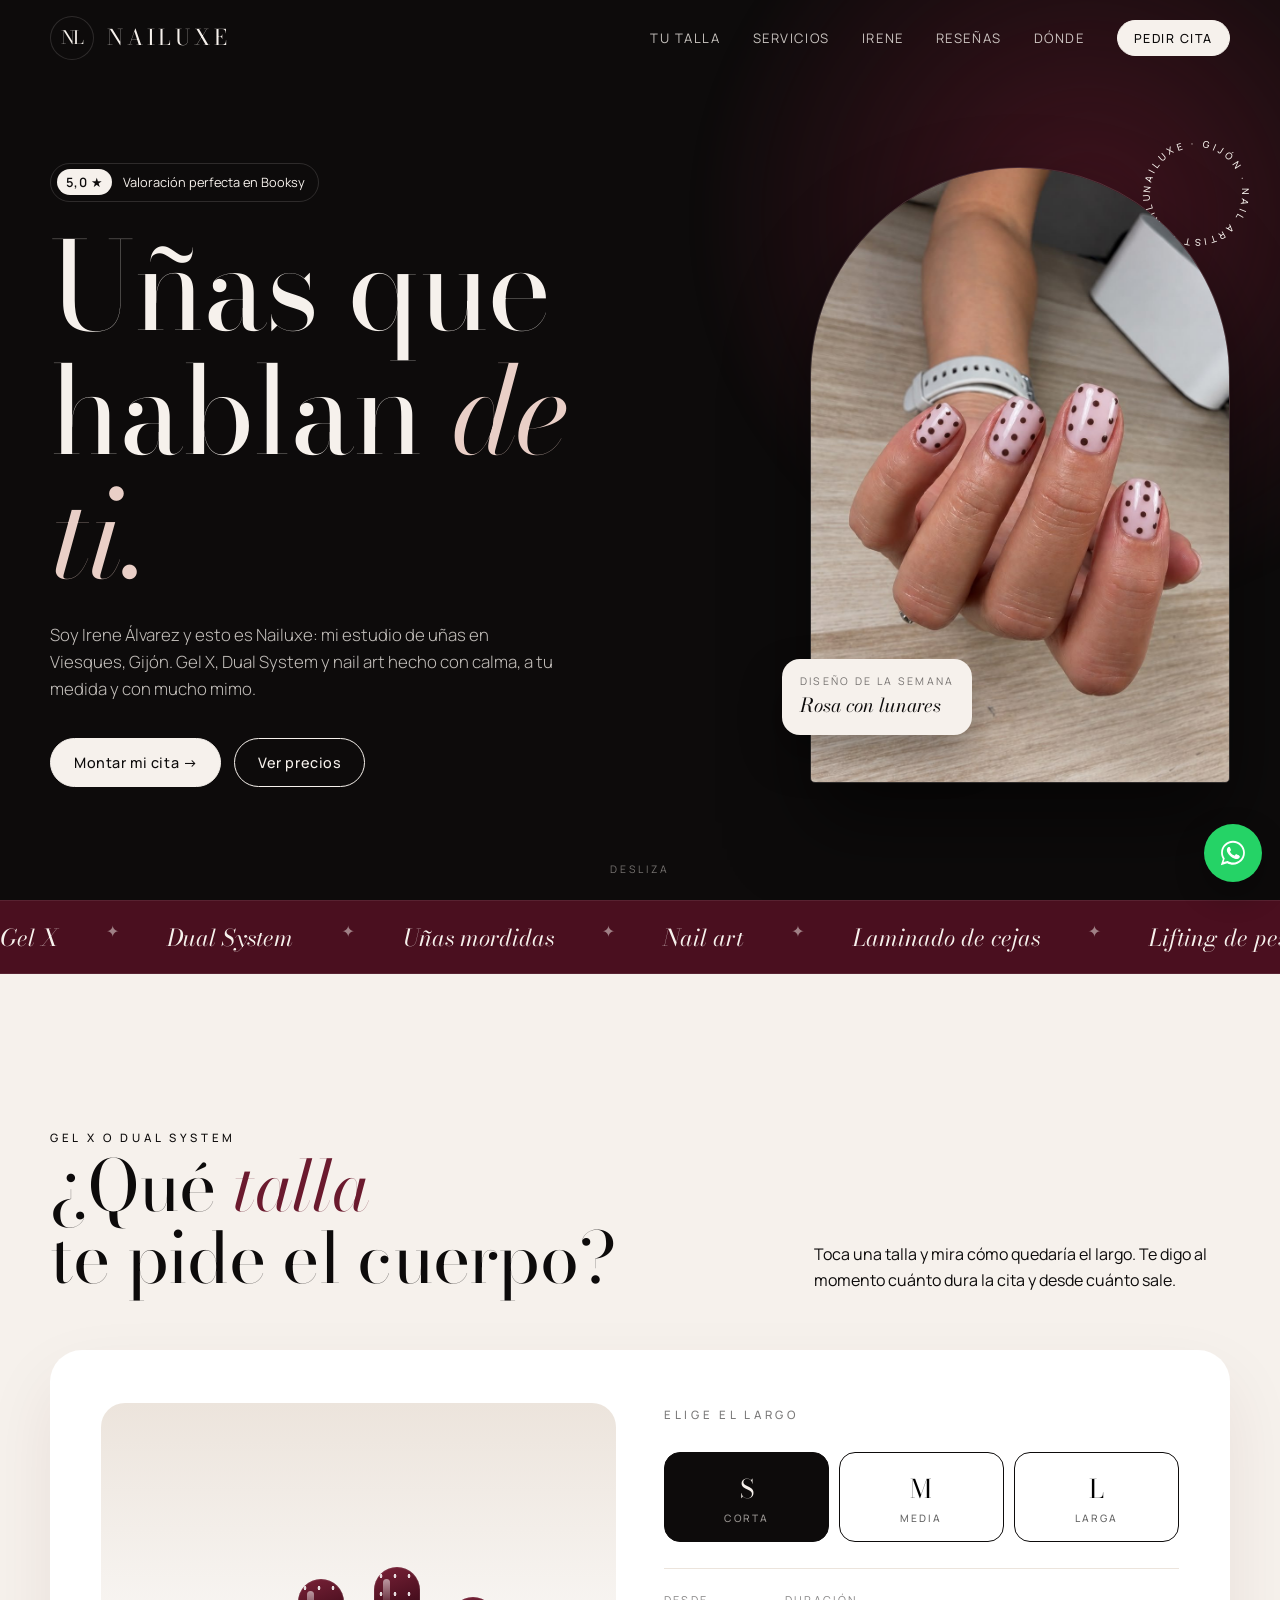
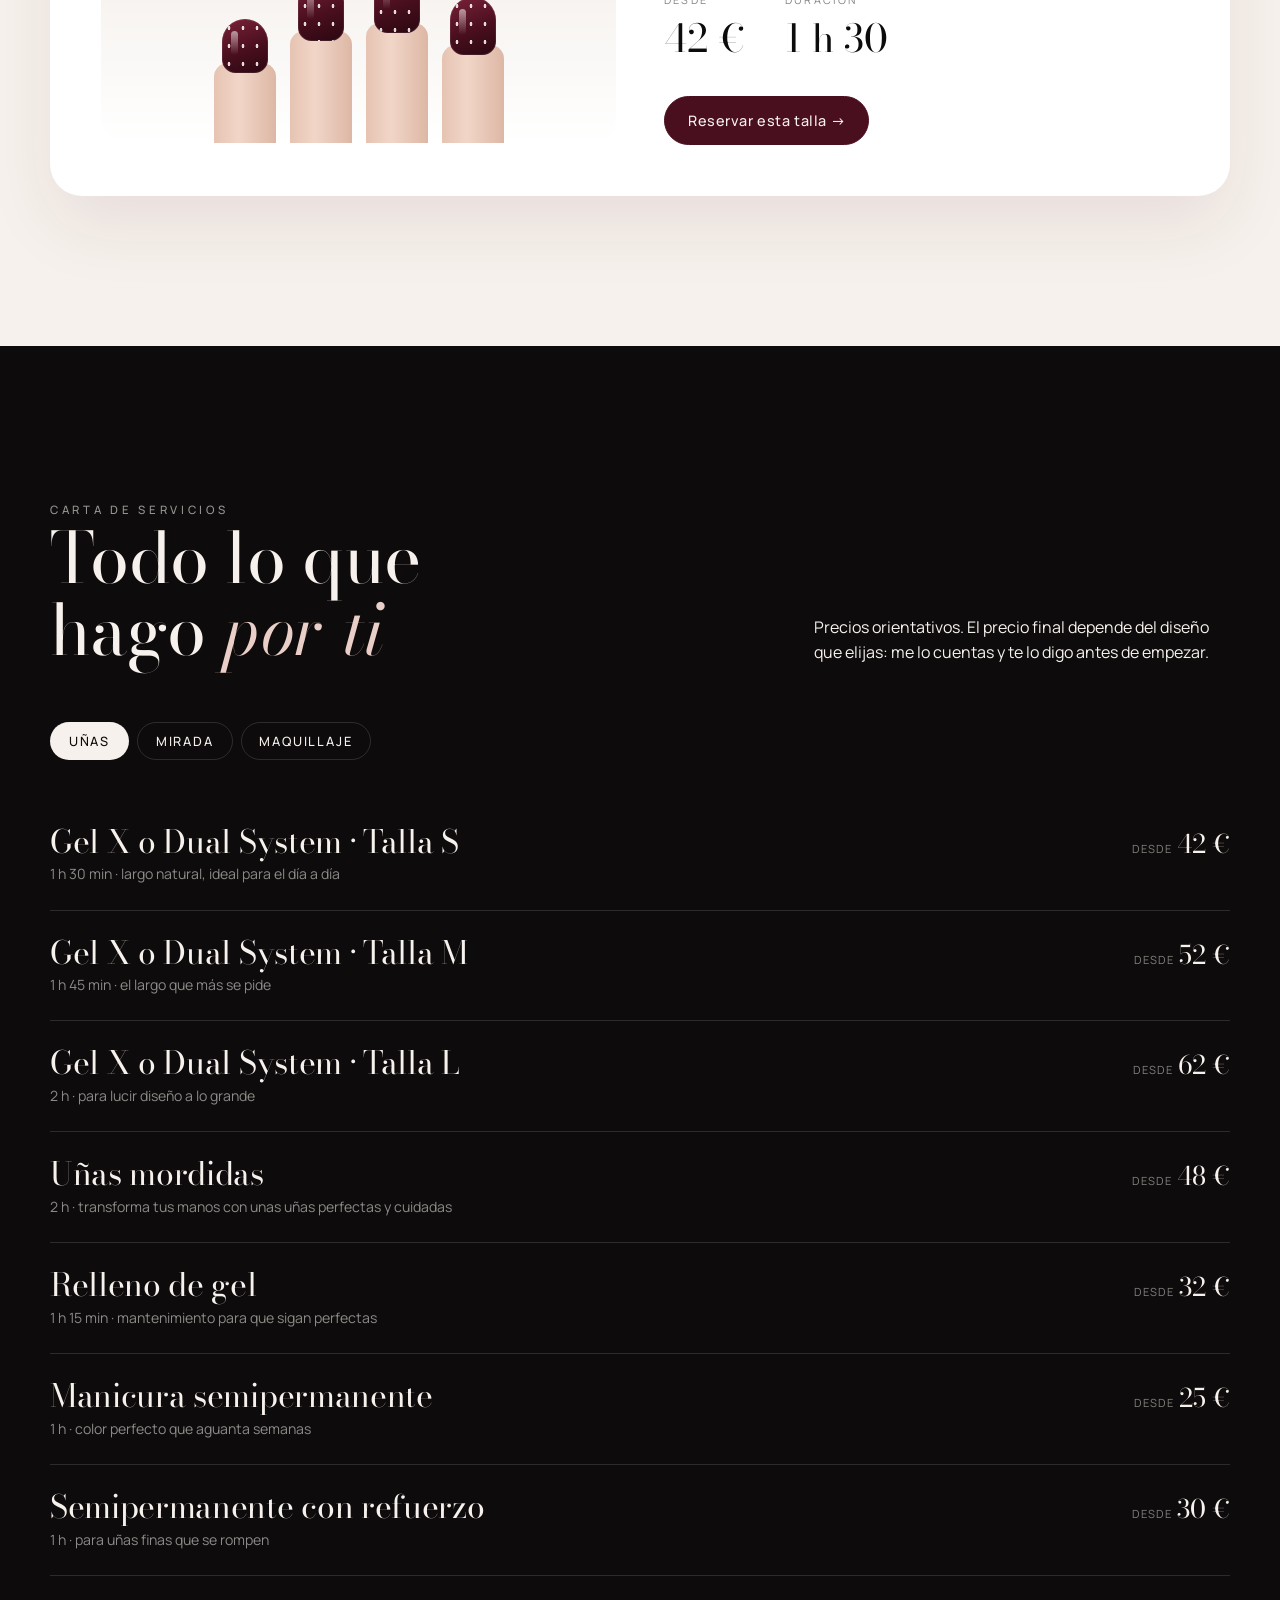
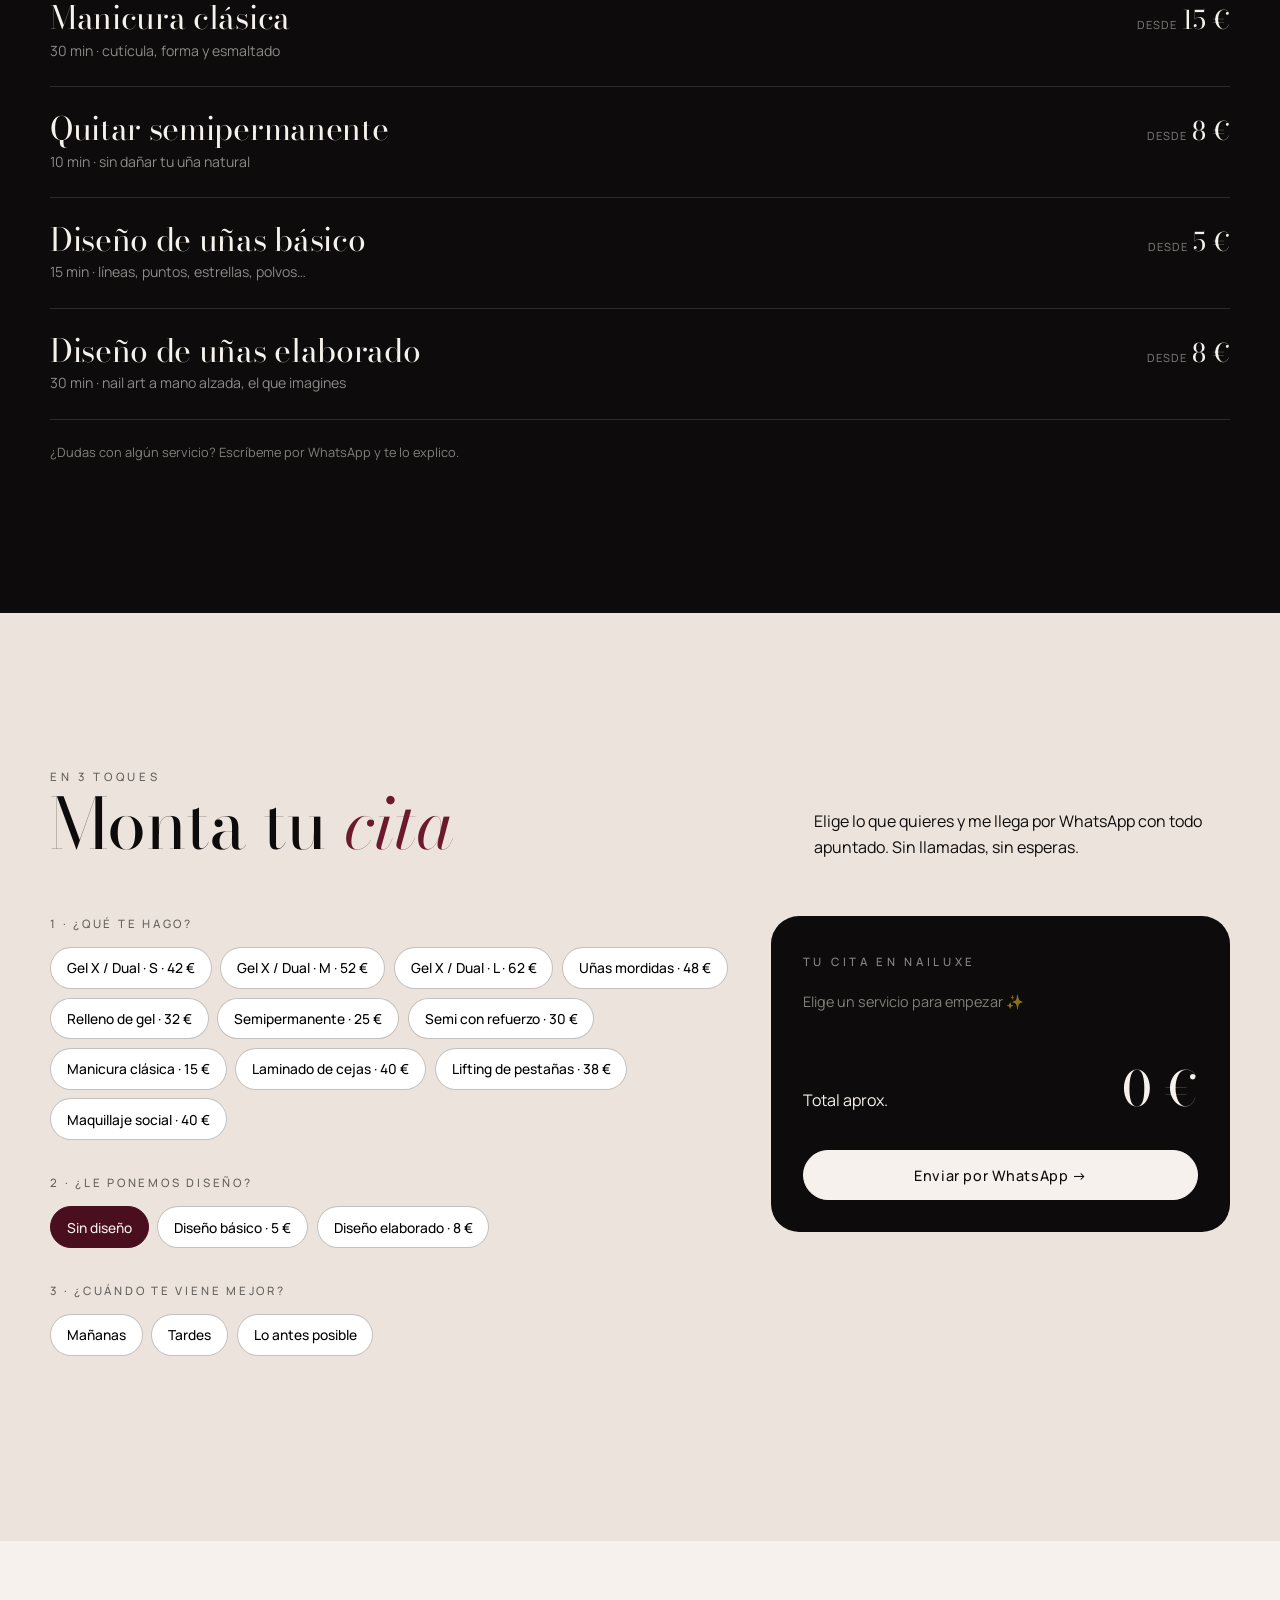
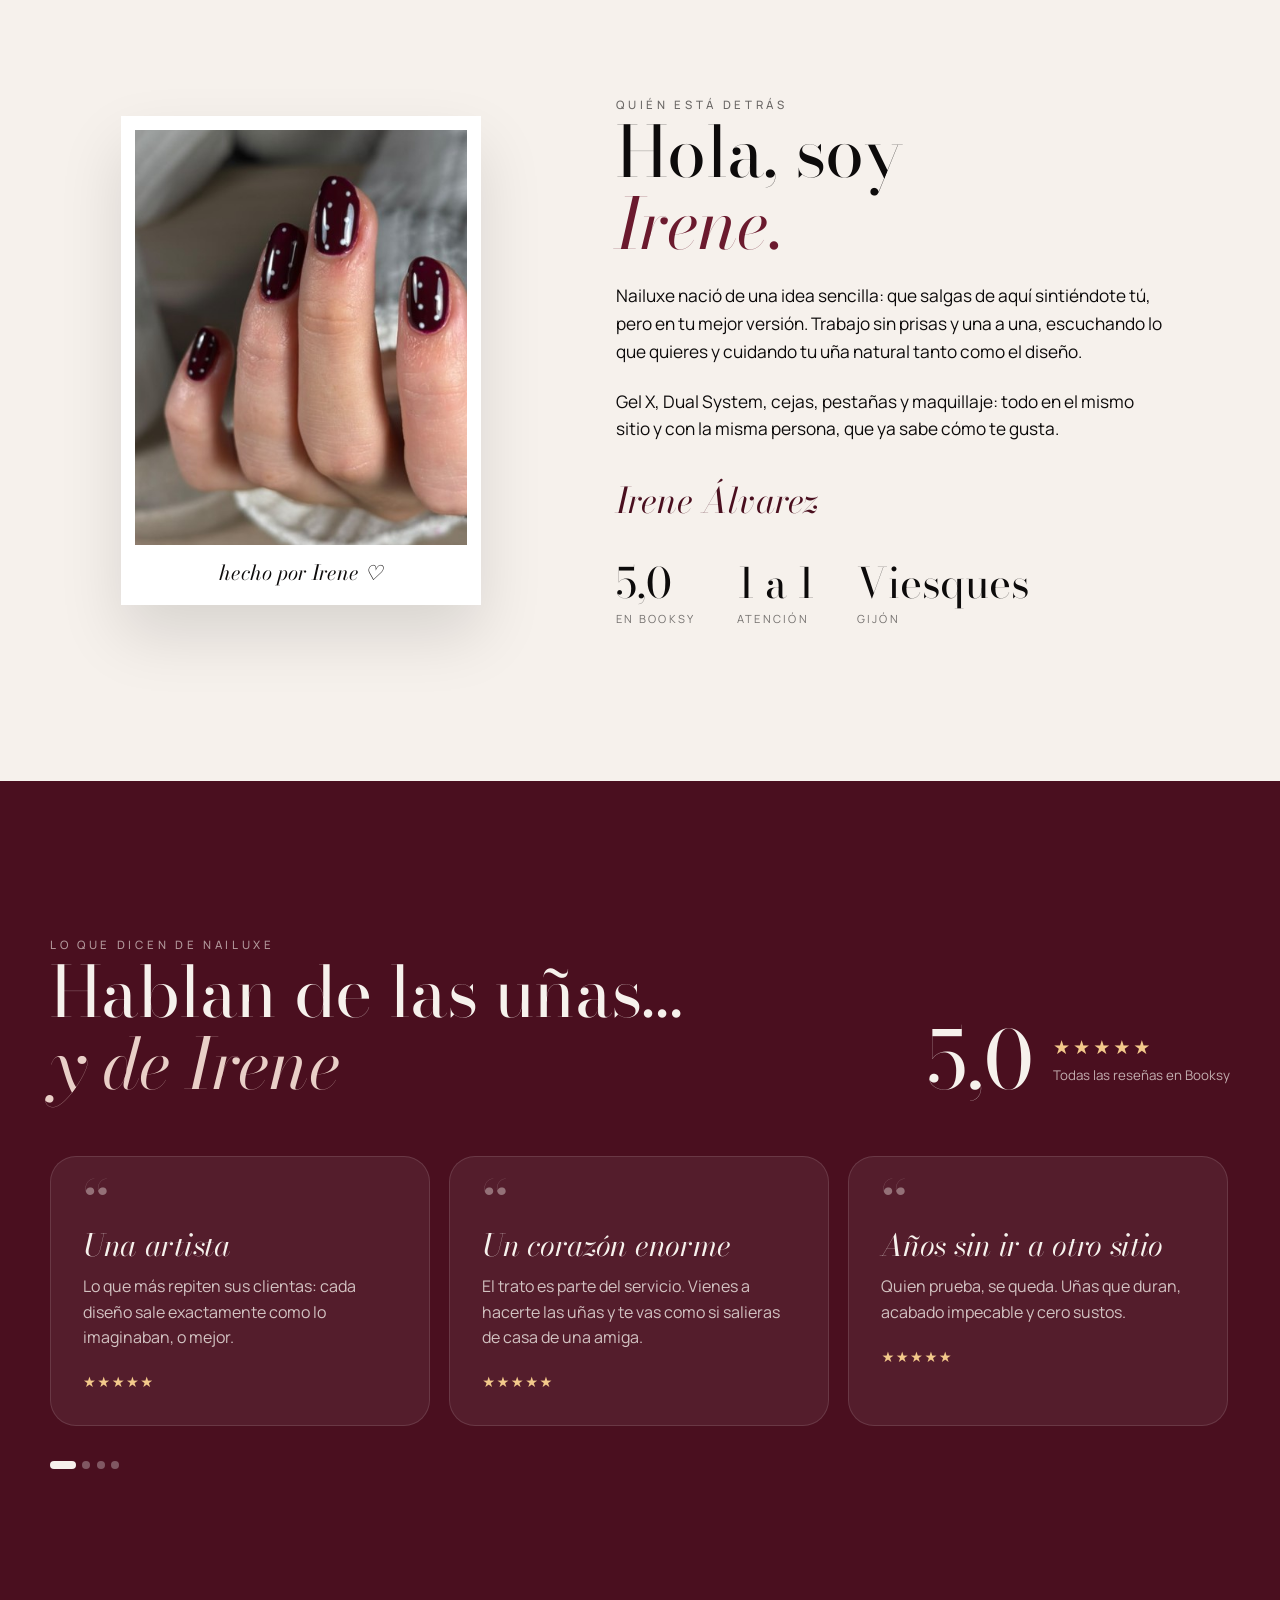
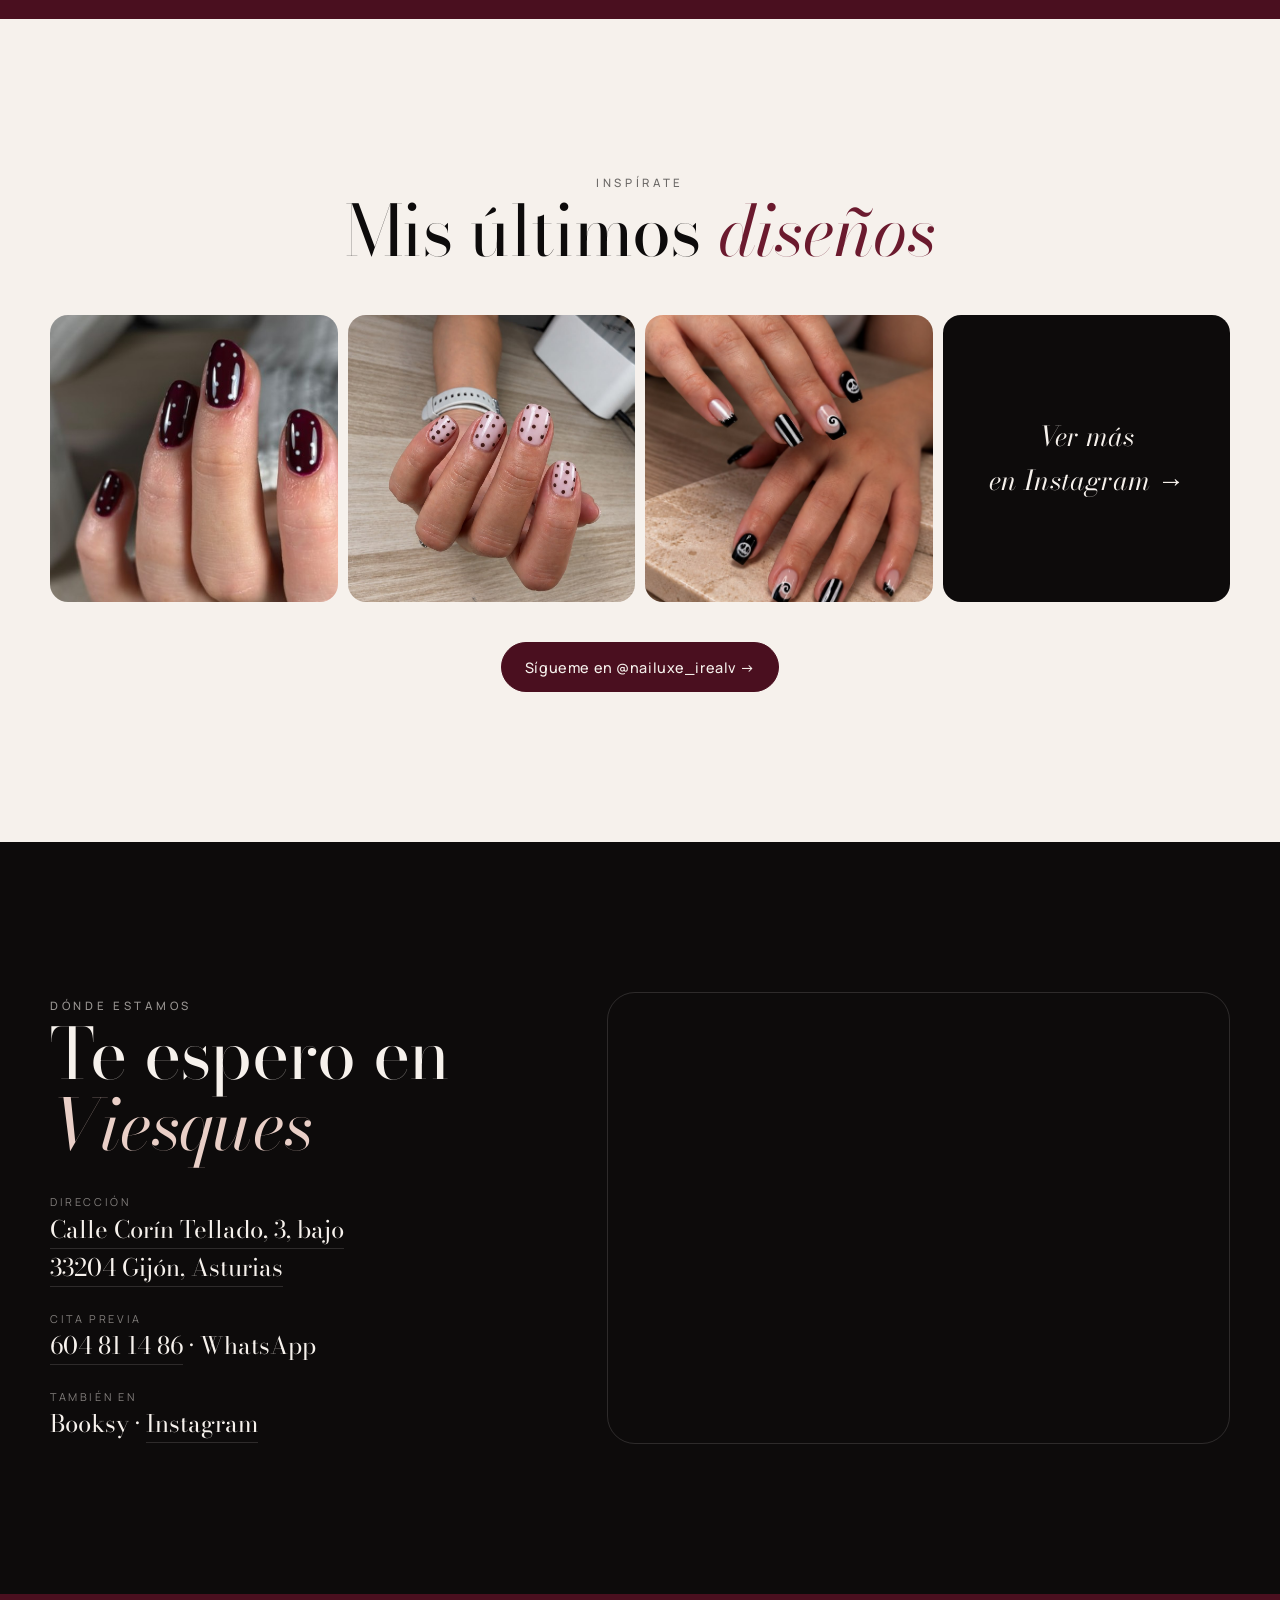
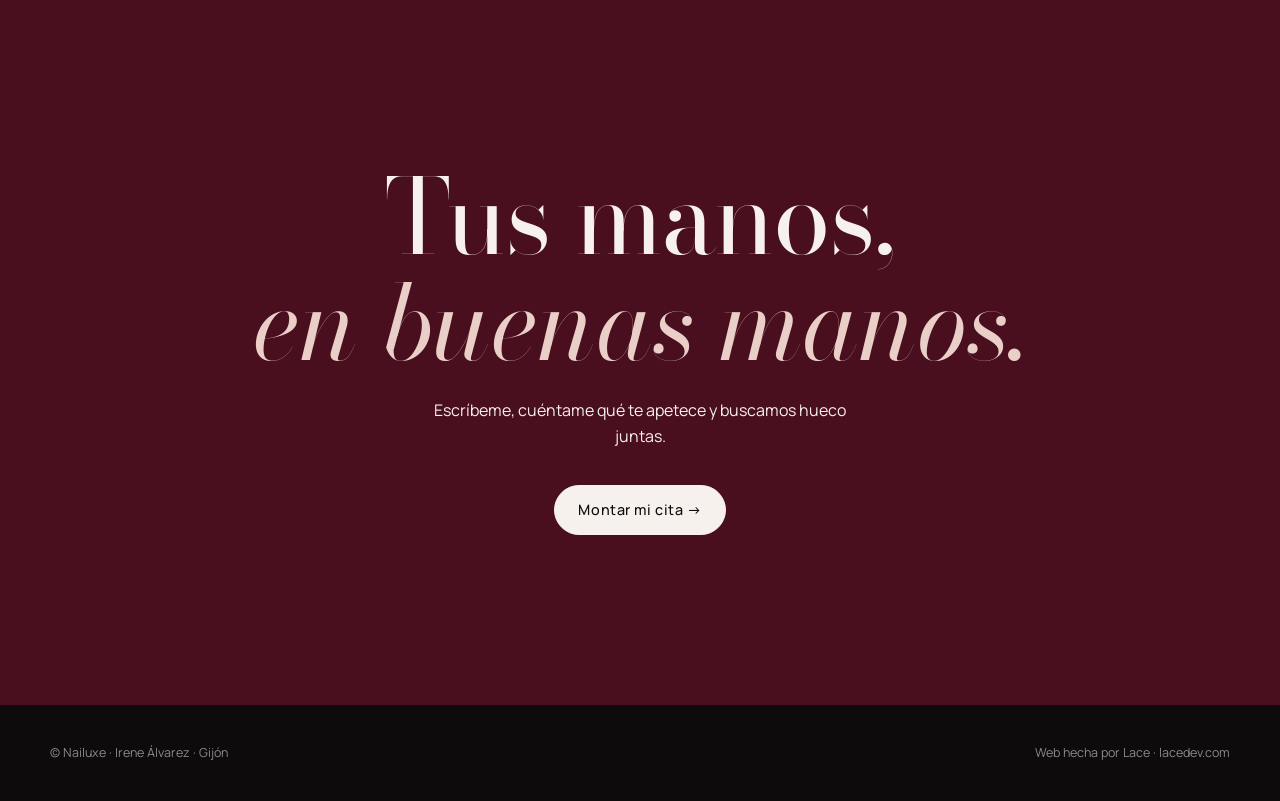
==== index.html @ f9052704 "Web de Nailuxe (demo) Co-Authored-By: Claude Opus 5.5 <noreply@anthropic.com> Claude-Session: https:" ====
<!DOCTYPE html>
<html lang="es">
<head>
<meta charset="utf-8">
<meta name="viewport" content="width=device-width, initial-scale=1, viewport-fit=cover">
<title>Nailuxe · Uñas Gel X, Dual System y nail art en Viesques, Gijón</title>
<meta name="description" content="Nailuxe, el estudio de uñas de Irene Álvarez en Viesques (Gijón). Gel X, Dual System, uñas mordidas, laminado de cejas, lifting de pestañas y maquillaje de novia. 5,0 en Booksy.">
<meta name="theme-color" content="#0d0b0b">
<link rel="icon" href="favicon.ico" sizes="any">
<link rel="icon" href="favicon.svg" type="image/svg+xml">
<link rel="icon" href="favicon-192.png" sizes="192x192" type="image/png">
<link rel="apple-touch-icon" href="apple-touch-icon.png">
<meta property="og:title" content="Nailuxe · Irene Álvarez, nail artist en Gijón">
<meta property="og:description" content="Uñas que hablan de ti. Gel X, Dual System y nail art en Viesques.">
<meta property="og:image" content="img/lunares.jpg">
<link rel="preconnect" href="https://fonts.googleapis.com">
<link rel="preconnect" href="https://fonts.gstatic.com" crossorigin>
<link href="https://fonts.googleapis.com/css2?family=Bodoni+Moda:ital,opsz,wght@0,6..96,400;0,6..96,500;1,6..96,400&family=Manrope:wght@300;400;500;600&display=swap" rel="stylesheet">
<style>
:root{
  --ink:#0d0b0b; --ink2:#171314; --paper:#f6f1ec; --paper2:#ece4dc;
  --wine:#4a0f1f; --wine2:#6b1a2e; --rose:#e9cfc7; --line:rgba(246,241,236,.14);
  --serif:"Bodoni Moda", Didot, "Times New Roman", serif;
  --sans:"Manrope", system-ui, -apple-system, sans-serif;
}
*{box-sizing:border-box;margin:0;padding:0}
html{scroll-behavior:smooth;-webkit-text-size-adjust:100%}
body{font-family:var(--sans);background:var(--paper);color:var(--ink);line-height:1.6;overflow-x:hidden}
img{max-width:100%;display:block}
a{color:inherit}
.wrap{width:min(1180px,100% - 40px);margin-inline:auto}
.eyebrow{font-size:.72rem;letter-spacing:.32em;text-transform:uppercase;font-weight:500}
h1,h2,h3{font-family:var(--serif);font-weight:400;line-height:1.02;letter-spacing:-.01em}
h2{font-size:clamp(2.3rem,6vw,4.4rem)}
h2 em,h1 em{font-style:italic;color:var(--wine2)}
.btn{display:inline-flex;align-items:center;gap:.6em;padding:1em 1.6em;border-radius:999px;font:500 .9rem var(--sans);letter-spacing:.04em;text-decoration:none;border:1px solid currentColor;cursor:pointer;transition:.3s}
.btn-solid{background:var(--paper);color:var(--ink);border-color:var(--paper)}
.btn-solid:hover{background:var(--rose);border-color:var(--rose)}
.btn-ghost{color:var(--paper);background:transparent}
.btn-ghost:hover{background:var(--paper);color:var(--ink)}
.btn-wine{background:var(--wine);color:var(--paper);border-color:var(--wine)}
.btn-wine:hover{background:var(--wine2);border-color:var(--wine2)}

/* Monograma */
.mono{font-family:var(--serif);font-weight:400;letter-spacing:-.06em;display:inline-flex;align-items:center;justify-content:center;width:44px;height:44px;border-radius:50%;background:var(--ink);color:var(--paper);border:1px solid var(--line);font-size:1.15rem}

/* Header */
header{position:fixed;inset:0 0 auto;z-index:50;transition:.4s;color:var(--paper)}
header.solid{background:rgba(13,11,11,.86);backdrop-filter:blur(14px);-webkit-backdrop-filter:blur(14px)}
.nav{display:flex;align-items:center;justify-content:space-between;height:76px}
.brand{display:flex;align-items:center;gap:.8rem;text-decoration:none}
.brand b{font-family:var(--serif);font-weight:400;font-size:1.35rem;letter-spacing:.18em}
.links{display:flex;gap:2rem;align-items:center}
.links a{text-decoration:none;font-size:.82rem;letter-spacing:.12em;text-transform:uppercase;opacity:.8}
.links a:hover{opacity:1}
.links .btn{opacity:1;padding:.7em 1.3em;font-size:.78rem}
.menu-btn{display:none;background:none;border:1px solid var(--line);color:var(--paper);border-radius:999px;padding:.55em 1.1em;font:500 .78rem var(--sans);letter-spacing:.14em;text-transform:uppercase;cursor:pointer}
.drop{position:fixed;top:76px;right:14px;left:14px;background:var(--ink);border:1px solid var(--line);border-radius:22px;padding:.6rem;display:grid;gap:2px;transform:translateY(-10px);opacity:0;pointer-events:none;transition:.3s;z-index:49}
.drop.open{transform:none;opacity:1;pointer-events:auto}
.drop a{color:var(--paper);text-decoration:none;padding:1rem 1.1rem;border-radius:14px;font-family:var(--serif);font-size:1.4rem;display:flex;justify-content:space-between}
.drop a span{font:400 .7rem var(--sans);letter-spacing:.2em;opacity:.45;align-self:center}
.drop a:active,.drop a:hover{background:var(--ink2)}
@media(max-width:860px){.links{display:none}.menu-btn{display:block}}

/* Hero */
.hero{background:var(--ink);color:var(--paper);min-height:100svh;position:relative;overflow:hidden;display:flex;align-items:center;padding:120px 0 70px}
.hero:before{content:"";position:absolute;width:70vmax;height:70vmax;border-radius:50%;background:radial-gradient(circle,rgba(107,26,46,.55),transparent 62%);right:-20vmax;top:-18vmax;filter:blur(10px);animation:glow 9s ease-in-out infinite alternate}
@keyframes glow{to{transform:translate(-6vmax,8vmax) scale(1.1)}}
.hero-grid{display:grid;grid-template-columns:1.15fr .85fr;gap:4rem;align-items:center;position:relative}
.hero h1{font-size:clamp(3.4rem,9.5vw,8rem);margin:1.4rem 0 1.6rem}
.hero h1 em{color:var(--rose)}
.hero p.lead{max-width:30em;opacity:.78;font-size:1.05rem;font-weight:300}
.hero .ctas{display:flex;flex-wrap:wrap;gap:.8rem;margin-top:2.2rem}
.badge{display:inline-flex;align-items:center;gap:.7rem;border:1px solid var(--line);border-radius:999px;padding:.45em 1em .45em .5em;font-size:.8rem}
.badge .stars{background:var(--paper);color:var(--ink);border-radius:999px;padding:.2em .7em;font-weight:600;letter-spacing:.05em}
.arch{position:relative;justify-self:end;width:min(420px,100%)}
.arch .frame{border-radius:999px 999px 24px 24px;overflow:hidden;aspect-ratio:3/4.4;border:1px solid var(--line);box-shadow:0 40px 80px rgba(0,0,0,.5)}
.arch img{width:100%;height:100%;object-fit:cover;transform:scale(1.04);transition:transform 1.2s}
.arch:hover img{transform:scale(1.1)}
.arch .tag{position:absolute;left:-28px;bottom:48px;background:var(--paper);color:var(--ink);border-radius:18px;padding:.9rem 1.1rem;box-shadow:0 20px 40px rgba(0,0,0,.35);max-width:210px}
.arch .tag small{display:block;font-size:.66rem;letter-spacing:.22em;text-transform:uppercase;opacity:.55}
.arch .tag strong{font-family:var(--serif);font-weight:400;font-size:1.2rem;font-style:italic}
.ring{position:absolute;top:-34px;right:-26px;width:120px;height:120px;animation:spin 22s linear infinite}
.ring text{font:500 9.5px var(--sans);letter-spacing:3.4px;fill:var(--paper);text-transform:uppercase}
@keyframes spin{to{transform:rotate(360deg)}}
.scroll-hint{position:absolute;bottom:22px;left:50%;transform:translateX(-50%);font-size:.65rem;letter-spacing:.3em;text-transform:uppercase;opacity:.45}
@media(max-width:860px){
  .hero{padding-top:110px}
  .hero-grid{grid-template-columns:1fr;gap:3rem}
  .arch{justify-self:center;width:78%}
  .arch .tag{left:-14%}
  .ring{width:92px;height:92px;right:-8%}
}

/* Marquee */
.marquee{background:var(--wine);color:var(--paper);overflow:hidden;border-block:1px solid rgba(255,255,255,.08)}
.marquee .track{display:flex;gap:3rem;white-space:nowrap;padding:1.1rem 0;animation:mq 32s linear infinite;width:max-content}
.marquee span{font-family:var(--serif);font-style:italic;font-size:1.45rem}
.marquee i{font-style:normal;opacity:.5}
@keyframes mq{to{transform:translateX(-50%)}}

section{padding:clamp(80px,12vw,150px) 0}
.head{display:flex;justify-content:space-between;align-items:end;gap:2rem;margin-bottom:3.5rem;flex-wrap:wrap}
.head p{max-width:26em;opacity:.7}

/* Talla */
.talla{background:var(--paper)}
.talla-box{display:grid;grid-template-columns:1fr 1fr;gap:3rem;align-items:center;background:#fff;border-radius:32px;padding:clamp(1.5rem,4vw,3.5rem);box-shadow:0 30px 70px rgba(74,15,31,.08)}
.nail-stage{display:flex;justify-content:center;align-items:flex-end;gap:14px;height:340px;background:linear-gradient(180deg,var(--paper2),#fff);border-radius:24px;padding-bottom:0;overflow:hidden;position:relative}
.finger{width:62px;display:flex;flex-direction:column;align-items:center}
.finger .n{width:46px;border-radius:24px 24px 14px 14px;background:linear-gradient(160deg,#7a2238 0%,var(--wine) 55%,#2a0710 100%);position:relative;transition:height .7s cubic-bezier(.6,.05,.2,1.2);box-shadow:inset 0 0 0 1px rgba(255,255,255,.08)}
.finger .n:after{content:"";position:absolute;left:9px;top:12px;width:7px;height:45%;border-radius:8px;background:linear-gradient(rgba(255,255,255,.55),transparent)}
.finger .n:before{content:"";position:absolute;inset:0;background-image:radial-gradient(#fff 1.4px,transparent 1.6px);background-size:14px 18px;opacity:.85;border-radius:inherit}
.finger .skin{width:62px;height:120px;background:linear-gradient(90deg,#e6c3b2,#f1d6c8 40%,#ddb7a5);border-radius:14px 14px 0 0;margin-top:-10px}
.finger:nth-child(1){transform:translateY(40px)}.finger:nth-child(2){transform:translateY(8px)}.finger:nth-child(4){transform:translateY(22px)}
.sizes{display:flex;gap:.6rem;margin:1.6rem 0}
.sizes button{flex:1;border:1px solid var(--ink);background:none;border-radius:16px;padding:1rem .5rem;cursor:pointer;font-family:var(--serif);font-size:1.6rem;transition:.25s}
.sizes button small{display:block;font:500 .64rem var(--sans);letter-spacing:.2em;text-transform:uppercase;opacity:.6;margin-top:.2rem}
.sizes button.on{background:var(--ink);color:var(--paper)}
.readout{display:flex;gap:2.5rem;border-top:1px solid var(--paper2);padding-top:1.4rem;margin-bottom:1.6rem}
.readout div small{display:block;font-size:.68rem;letter-spacing:.2em;text-transform:uppercase;opacity:.5}
.readout div strong{font-family:var(--serif);font-weight:400;font-size:2.4rem}
@media(max-width:860px){.talla-box{grid-template-columns:1fr}.nail-stage{height:280px}}

/* Servicios */
.servicios{background:var(--ink);color:var(--paper)}
.servicios h2 em{color:var(--rose)}
.tabs{display:flex;gap:.5rem;margin-bottom:2.5rem;overflow-x:auto;scrollbar-width:none}
.tabs button{border:1px solid var(--line);background:none;color:var(--paper);border-radius:999px;padding:.7em 1.4em;font:500 .8rem var(--sans);letter-spacing:.14em;text-transform:uppercase;cursor:pointer;white-space:nowrap}
.tabs button.on{background:var(--paper);color:var(--ink)}
.list{display:none}.list.on{display:block;animation:fade .5s}
@keyframes fade{from{opacity:0;transform:translateY(10px)}}
.row{display:grid;grid-template-columns:1fr auto;gap:1rem;padding:1.5rem 0;border-bottom:1px solid var(--line);align-items:baseline}
.row h3{font-size:clamp(1.4rem,3vw,2rem)}
.row p{opacity:.55;font-size:.88rem;margin-top:.3rem}
.row .p{font-family:var(--serif);font-size:1.6rem;white-space:nowrap}
.row .p small{font:400 .7rem var(--sans);opacity:.5;letter-spacing:.1em;margin-right:.4em}
.note{opacity:.5;font-size:.8rem;margin-top:1.4rem}

/* Configurador */
.cita{background:var(--paper2)}
.cita-box{display:grid;grid-template-columns:1.2fr .8fr;gap:2rem}
.chips{display:flex;flex-wrap:wrap;gap:.55rem}
.chip{border:1px solid rgba(13,11,11,.25);background:#fff;border-radius:999px;padding:.75em 1.15em;font:500 .86rem var(--sans);cursor:pointer;transition:.2s}
.chip.on{background:var(--wine);border-color:var(--wine);color:var(--paper)}
.step{margin-bottom:2.2rem}
.step h4{font:500 .72rem var(--sans);letter-spacing:.24em;text-transform:uppercase;margin-bottom:1rem;opacity:.6}
.ticket{background:var(--ink);color:var(--paper);border-radius:28px;padding:2rem;position:sticky;top:100px;align-self:start}
.ticket .line{display:flex;justify-content:space-between;padding:.7rem 0;border-bottom:1px dashed var(--line);font-size:.92rem}
.ticket .tot{display:flex;justify-content:space-between;align-items:baseline;margin:1.4rem 0}
.ticket .tot strong{font-family:var(--serif);font-weight:400;font-size:3rem}
.ticket .btn{width:100%;justify-content:center}
.ticket .empty{opacity:.5;font-size:.9rem;padding:1rem 0}
@media(max-width:860px){.cita-box{grid-template-columns:1fr}.ticket{position:static}}

/* Irene */
.irene-grid{display:grid;grid-template-columns:.9fr 1.1fr;gap:4rem;align-items:center}
.polaroid{background:#fff;padding:14px 14px 60px;transform:rotate(-3deg);box-shadow:0 30px 60px rgba(0,0,0,.12);width:min(360px,90%);margin:auto;position:relative}
.polaroid img{aspect-ratio:4/5;object-fit:cover;width:100%}
.polaroid span{position:absolute;bottom:16px;left:0;right:0;text-align:center;font-family:var(--serif);font-style:italic;font-size:1.3rem}
.irene p{font-size:1.08rem;opacity:.8;margin-top:1.4rem;max-width:32em}
.sign{font-family:var(--serif);font-style:italic;font-size:2.2rem;margin-top:1.8rem;color:var(--wine)}
.facts{display:flex;gap:2.6rem;margin-top:2.2rem;flex-wrap:wrap}
.facts strong{font-family:var(--serif);font-weight:400;font-size:2.6rem;display:block;line-height:1}
.facts small{font-size:.7rem;letter-spacing:.2em;text-transform:uppercase;opacity:.55}
@media(max-width:860px){.irene-grid{grid-template-columns:1fr;gap:3rem}}

/* Reseñas */
.resenas{background:var(--wine);color:var(--paper);overflow:hidden}
.resenas h2 em{color:var(--rose)}
.score{display:flex;align-items:center;gap:1.2rem}
.score strong{font-family:var(--serif);font-weight:400;font-size:5rem;line-height:1}
.score .st{color:#f3c98b;letter-spacing:.15em;font-size:1.2rem}
.cards{display:flex;gap:1.2rem;overflow-x:auto;scroll-snap-type:x mandatory;padding-bottom:1rem;scrollbar-width:none}
.card{flex:0 0 min(380px,84%);scroll-snap-align:start;background:rgba(255,255,255,.06);border:1px solid rgba(255,255,255,.12);border-radius:26px;padding:2rem;transition:.3s}
.card:hover{background:rgba(255,255,255,.1)}
.card .q{font-family:var(--serif);font-size:4rem;line-height:.5;opacity:.4}
.card h3{font-size:1.9rem;font-style:italic;margin:.6rem 0 .8rem}
.card p{opacity:.78}
.card .st{color:#f3c98b;margin-top:1.2rem;font-size:.9rem;letter-spacing:.1em}
.dots{display:flex;gap:.4rem;margin-top:1.2rem}
.dots i{width:8px;height:8px;border-radius:50%;background:rgba(255,255,255,.3);transition:.3s}
.dots i.on{background:var(--paper);width:26px;border-radius:8px}

/* Insta */
.insta{background:var(--paper);text-align:center}
.insta-tiles{display:grid;grid-template-columns:repeat(4,1fr);gap:10px;margin:3rem 0 2.5rem}
.tile{aspect-ratio:1;border-radius:18px;overflow:hidden;position:relative}
.tile img{width:100%;height:100%;object-fit:cover}
.t2{background:radial-gradient(circle at 30% 30%,#7a2238,var(--wine) 50%,#1a0409)}
.t3{background:linear-gradient(135deg,#f3e6df,#e3c5b9)}
.t4{background:var(--ink)}
.tile .lbl{position:absolute;inset:0;display:flex;align-items:center;justify-content:center;font-family:var(--serif);font-style:italic;font-size:clamp(1rem,2.4vw,1.7rem);padding:1rem}
.t2 .lbl,.t4 .lbl{color:var(--paper)}
@media(max-width:700px){.insta-tiles{grid-template-columns:repeat(2,1fr)}}

/* Dónde */
.donde{background:var(--ink);color:var(--paper)}
.donde-grid{display:grid;grid-template-columns:.9fr 1.1fr;gap:3rem;align-items:stretch}
.donde h2 em{color:var(--rose)}
.info dl{margin-top:2rem}
.info dt{font-size:.68rem;letter-spacing:.24em;text-transform:uppercase;opacity:.5;margin-top:1.4rem}
.info dd{font-family:var(--serif);font-size:1.5rem}
.info dd a{text-decoration:none;border-bottom:1px solid var(--line)}
.map{border-radius:28px;overflow:hidden;min-height:380px;border:1px solid var(--line)}
.map iframe{width:100%;height:100%;min-height:380px;border:0;filter:grayscale(1) invert(.92) contrast(.9)}
@media(max-width:860px){.donde-grid{grid-template-columns:1fr}}

/* Final */
.final{background:var(--wine);color:var(--paper);text-align:center;padding:clamp(90px,14vw,170px) 0}
.final h2{font-size:clamp(2.8rem,9vw,6.5rem)}
.final h2 em{color:var(--rose)}
.final p{opacity:.75;margin:1.4rem auto 2.2rem;max-width:28em}
footer{background:var(--ink);color:var(--paper);padding:2.4rem 0;font-size:.78rem}
footer .wrap{display:flex;justify-content:space-between;gap:1rem;flex-wrap:wrap;opacity:.55}

.wa{position:fixed;right:18px;bottom:18px;z-index:60;width:58px;height:58px;border-radius:50%;background:#25d366;display:flex;align-items:center;justify-content:center;box-shadow:0 12px 30px rgba(0,0,0,.3);transition:.3s}
.wa:hover{transform:scale(1.08)}
.wa svg{width:30px;height:30px;fill:#fff}

.rv{opacity:0;transform:translateY(30px);transition:1s cubic-bezier(.2,.7,.2,1)}
.rv.in{opacity:1;transform:none}
@media (prefers-reduced-motion:reduce){*{animation:none!important;transition:none!important}.rv{opacity:1;transform:none}}
</style>
</head>
<body>

<header id="top">
  <div class="wrap nav">
    <a href="#inicio" class="brand"><span class="mono">NL</span><b>NAILUXE</b></a>
    <nav class="links">
      <a href="#talla">Tu talla</a>
      <a href="#servicios">Servicios</a>
      <a href="#irene">Irene</a>
      <a href="#resenas">Reseñas</a>
      <a href="#donde">Dónde</a>
      <a class="btn btn-solid" href="#cita">Pedir cita</a>
    </nav>
    <button class="menu-btn" id="menuBtn" aria-expanded="false">Menú ▾</button>
  </div>
</header>
<div class="drop" id="drop">
  <a href="#inicio">Inicio <span>01</span></a>
  <a href="#talla">Elige tu talla <span>02</span></a>
  <a href="#servicios">Servicios y precios <span>03</span></a>
  <a href="#cita">Montar mi cita <span>04</span></a>
  <a href="#irene">Sobre Irene <span>05</span></a>
  <a href="#resenas">Reseñas <span>06</span></a>
  <a href="#donde">Dónde estamos <span>07</span></a>
</div>

<!-- HERO -->
<section class="hero" id="inicio">
  <div class="wrap hero-grid">
    <div>
      <span class="badge"><span class="stars">5,0 ★</span> Valoración perfecta en Booksy</span>
      <h1 class="rv">Uñas que<br>hablan <em>de ti.</em></h1>
      <p class="lead rv">Soy Irene Álvarez y esto es Nailuxe: mi estudio de uñas en Viesques, Gijón. Gel X, Dual System y nail art hecho con calma, a tu medida y con mucho mimo.</p>
      <div class="ctas rv">
        <a class="btn btn-solid" href="#cita">Montar mi cita →</a>
        <a class="btn btn-ghost" href="#servicios">Ver precios</a>
      </div>
    </div>
    <div class="arch rv">
      <svg class="ring" viewBox="0 0 120 120" aria-hidden="true"><defs><path id="c" d="M60,60 m-46,0 a46,46 0 1,1 92,0 a46,46 0 1,1 -92,0"/></defs><text><textPath href="#c">Nailuxe · Gijón · Nail artist · Nailuxe · </textPath></text></svg>
      <div class="frame"><img src="img/lunares.jpg" alt="Manicura rosa con lunares marrones hecha en Nailuxe"></div>
      <div class="tag"><small>Diseño de la semana</small><strong>Rosa con lunares</strong></div>
    </div>
  </div>
  <div class="scroll-hint">Desliza</div>
</section>

<div class="marquee" aria-hidden="true"><div class="track" id="mq"></div></div>

<!-- TALLA -->
<section class="talla" id="talla">
  <div class="wrap">
    <div class="head">
      <div><span class="eyebrow">Gel X o Dual System</span><h2 class="rv">¿Qué <em>talla</em><br>te pide el cuerpo?</h2></div>
      <p class="rv">Toca una talla y mira cómo quedaría el largo. Te digo al momento cuánto dura la cita y desde cuánto sale.</p>
    </div>
    <div class="talla-box rv">
      <div class="nail-stage" aria-hidden="true">
        <div class="finger"><div class="n"></div><div class="skin"></div></div>
        <div class="finger"><div class="n"></div><div class="skin"></div></div>
        <div class="finger"><div class="n"></div><div class="skin"></div></div>
        <div class="finger"><div class="n"></div><div class="skin"></div></div>
      </div>
      <div>
        <span class="eyebrow" style="opacity:.55">Elige el largo</span>
        <div class="sizes" id="sizes">
          <button data-s="S" class="on">S<small>Corta</small></button>
          <button data-s="M">M<small>Media</small></button>
          <button data-s="L">L<small>Larga</small></button>
        </div>
        <div class="readout">
          <div><small>Desde</small><strong id="tPrice">42 €</strong></div>
          <div><small>Duración</small><strong id="tTime">1 h 30</strong></div>
        </div>
        <a class="btn btn-wine" id="tBtn" href="#">Reservar esta talla →</a>
      </div>
    </div>
  </div>
</section>

<!-- SERVICIOS -->
<section class="servicios" id="servicios">
  <div class="wrap">
    <div class="head">
      <div><span class="eyebrow" style="opacity:.6">Carta de servicios</span><h2 class="rv">Todo lo que<br>hago <em>por ti</em></h2></div>
      <p class="rv">Precios orientativos. El precio final depende del diseño que elijas: me lo cuentas y te lo digo antes de empezar.</p>
    </div>
    <div class="tabs" id="tabs">
      <button class="on" data-t="unas">Uñas</button>
      <button data-t="mirada">Mirada</button>
      <button data-t="maquillaje">Maquillaje</button>
    </div>
    <div class="list on" data-l="unas">
      <div class="row"><div><h3>Gel X o Dual System · Talla S</h3><p>1 h 30 min · largo natural, ideal para el día a día</p></div><div class="p"><small>DESDE</small>42 €</div></div>
      <div class="row"><div><h3>Gel X o Dual System · Talla M</h3><p>1 h 45 min · el largo que más se pide</p></div><div class="p"><small>DESDE</small>52 €</div></div>
      <div class="row"><div><h3>Gel X o Dual System · Talla L</h3><p>2 h · para lucir diseño a lo grande</p></div><div class="p"><small>DESDE</small>62 €</div></div>
      <div class="row"><div><h3>Uñas mordidas</h3><p>2 h · transforma tus manos con unas uñas perfectas y cuidadas</p></div><div class="p"><small>DESDE</small>48 €</div></div>
      <div class="row"><div><h3>Relleno de gel</h3><p>1 h 15 min · mantenimiento para que sigan perfectas</p></div><div class="p"><small>DESDE</small>32 €</div></div>
      <div class="row"><div><h3>Manicura semipermanente</h3><p>1 h · color perfecto que aguanta semanas</p></div><div class="p"><small>DESDE</small>25 €</div></div>
      <div class="row"><div><h3>Semipermanente con refuerzo</h3><p>1 h · para uñas finas que se rompen</p></div><div class="p"><small>DESDE</small>30 €</div></div>
      <div class="row"><div><h3>Manicura clásica</h3><p>30 min · cutícula, forma y esmaltado</p></div><div class="p"><small>DESDE</small>15 €</div></div>
      <div class="row"><div><h3>Quitar semipermanente</h3><p>10 min · sin dañar tu uña natural</p></div><div class="p"><small>DESDE</small>8 €</div></div>
      <div class="row"><div><h3>Diseño de uñas básico</h3><p>15 min · líneas, puntos, estrellas, polvos…</p></div><div class="p"><small>DESDE</small>5 €</div></div>
      <div class="row"><div><h3>Diseño de uñas elaborado</h3><p>30 min · nail art a mano alzada, el que imagines</p></div><div class="p"><small>DESDE</small>8 €</div></div>
    </div>
    <div class="list" data-l="mirada">
      <div class="row"><div><h3>Laminado de cejas</h3><p>50 min · cejas peinadas, con forma y efecto lleno</p></div><div class="p">40 €</div></div>
      <div class="row"><div><h3>Lifting de pestañas</h3><p>1 h · curva natural, sin rizador cada mañana</p></div><div class="p">38 €</div></div>
    </div>
    <div class="list" data-l="maquillaje">
      <div class="row"><div><h3>Maquillaje social</h3><p>1 h · bodas, comuniones, cenas y eventos</p></div><div class="p">40 €</div></div>
      <div class="row"><div><h3>Maquillaje editorial</h3><p>1 h 15 min · sesiones de fotos y looks con carácter</p></div><div class="p"><small>DESDE</small>60 €</div></div>
      <div class="row"><div><h3>Maquillaje de novia</h3><p>1 h 30 min · tu día, tu cara, sin que nada se mueva</p></div><div class="p"><small>DESDE</small>150 €</div></div>
    </div>
    <p class="note">¿Dudas con algún servicio? Escríbeme por WhatsApp y te lo explico.</p>
  </div>
</section>

<!-- CITA -->
<section class="cita" id="cita">
  <div class="wrap">
    <div class="head">
      <div><span class="eyebrow" style="opacity:.6">En 3 toques</span><h2 class="rv">Monta tu <em>cita</em></h2></div>
      <p class="rv">Elige lo que quieres y me llega por WhatsApp con todo apuntado. Sin llamadas, sin esperas.</p>
    </div>
    <div class="cita-box">
      <div>
        <div class="step"><h4>1 · ¿Qué te hago?</h4><div class="chips" id="cServ"></div></div>
        <div class="step"><h4>2 · ¿Le ponemos diseño?</h4><div class="chips" id="cExtra"></div></div>
        <div class="step"><h4>3 · ¿Cuándo te viene mejor?</h4><div class="chips" id="cWhen"></div></div>
      </div>
      <aside class="ticket">
        <span class="eyebrow" style="opacity:.55">Tu cita en Nailuxe</span>
        <div id="tLines"><p class="empty">Elige un servicio para empezar ✨</p></div>
        <div class="tot"><span>Total aprox.</span><strong id="tTot">0 €</strong></div>
        <a class="btn btn-solid" id="tSend" href="#">Enviar por WhatsApp →</a>
      </aside>
    </div>
  </div>
</section>

<!-- IRENE -->
<section class="irene" id="irene">
  <div class="wrap irene-grid">
    <div class="polaroid rv"><img src="img/granate.jpg" style="object-position:center 60%" alt="Trabajo de Irene Álvarez"><span>hecho por Irene ♡</span></div>
    <div>
      <span class="eyebrow" style="opacity:.6">Quién está detrás</span>
      <h2 class="rv">Hola, soy<br><em>Irene.</em></h2>
      <p class="rv">Nailuxe nació de una idea sencilla: que salgas de aquí sintiéndote tú, pero en tu mejor versión. Trabajo sin prisas y una a una, escuchando lo que quieres y cuidando tu uña natural tanto como el diseño.</p>
      <p class="rv">Gel X, Dual System, cejas, pestañas y maquillaje: todo en el mismo sitio y con la misma persona, que ya sabe cómo te gusta.</p>
      <div class="sign">Irene Álvarez</div>
      <div class="facts">
        <div><strong>5,0</strong><small>en Booksy</small></div>
        <div><strong>1 a 1</strong><small>atención</small></div>
        <div><strong>Viesques</strong><small>Gijón</small></div>
      </div>
    </div>
  </div>
</section>

<!-- RESEÑAS -->
<section class="resenas" id="resenas">
  <div class="wrap">
    <div class="head">
      <div><span class="eyebrow" style="opacity:.6">Lo que dicen de Nailuxe</span><h2 class="rv">Hablan de las uñas…<br><em>y de Irene</em></h2></div>
      <div class="score rv"><strong>5,0</strong><div><div class="st">★★★★★</div><small style="opacity:.7">Todas las reseñas en Booksy</small></div></div>
    </div>
    <div class="cards" id="cards">
      <article class="card"><div class="q">“</div><h3>Una artista</h3><p>Lo que más repiten sus clientas: cada diseño sale exactamente como lo imaginaban, o mejor.</p><div class="st">★★★★★</div></article>
      <article class="card"><div class="q">“</div><h3>Un corazón enorme</h3><p>El trato es parte del servicio. Vienes a hacerte las uñas y te vas como si salieras de casa de una amiga.</p><div class="st">★★★★★</div></article>
      <article class="card"><div class="q">“</div><h3>Años sin ir a otro sitio</h3><p>Quien prueba, se queda. Uñas que duran, acabado impecable y cero sustos.</p><div class="st">★★★★★</div></article>
      <article class="card" style="display:flex;flex-direction:column;justify-content:center"><h3>¿Quieres leerlas todas?</h3><p>Todas las opiniones de mis clientas están en mi perfil de Booksy, con nota media de 5,0.</p><a class="btn btn-solid" style="margin-top:1.4rem;align-self:flex-start" href="https://booksy.com/es-es/s/salon-de-unas/76596_gijon" target="_blank" rel="noopener">Ver en Booksy →</a></article>
    </div>
    <div class="dots" id="dots"></div>
  </div>
</section>

<!-- INSTAGRAM -->
<section class="insta">
  <div class="wrap">
    <span class="eyebrow" style="opacity:.6">Inspírate</span>
    <h2 class="rv">Mis últimos <em>diseños</em></h2>
    <div class="insta-tiles">
      <div class="tile"><img src="img/granate.jpg" alt="Diseño granate"></div>
      <div class="tile"><img src="img/lunares.jpg" alt="Rosa con lunares"></div>
      <div class="tile"><img src="img/halloween.jpg" alt="Nail art de Halloween en blanco y negro" style="object-position:60% 50%"></div>
      <a class="tile t4" href="https://instagram.com/nailuxe_irealv" target="_blank" rel="noopener" style="text-decoration:none"><span class="lbl">Ver más<br>en Instagram →</span></a>
    </div>
    <a class="btn btn-wine" href="https://instagram.com/nailuxe_irealv" target="_blank" rel="noopener">Sígueme en @nailuxe_irealv →</a>
  </div>
</section>

<!-- DÓNDE -->
<section class="donde" id="donde">
  <div class="wrap donde-grid">
    <div class="info">
      <span class="eyebrow" style="opacity:.6">Dónde estamos</span>
      <h2 class="rv">Te espero en<br><em>Viesques</em></h2>
      <dl>
        <dt>Dirección</dt><dd><a href="https://maps.google.com/?q=Calle+Corín+Tellado+3,+33204+Gijón" target="_blank" rel="noopener">Calle Corín Tellado, 3, bajo<br>33204 Gijón, Asturias</a></dd>
        <dt>Cita previa</dt><dd><a href="https://wa.me/34604811486" target="_blank" rel="noopener">604 81 14 86</a> · WhatsApp</dd>
        <dt>También en</dt><dd>Booksy · <a href="https://instagram.com/nailuxe_irealv" target="_blank" rel="noopener">Instagram</a></dd>
      </dl>
    </div>
    <div class="map rv"><iframe loading="lazy" title="Mapa de Nailuxe" src="https://maps.google.com/maps?q=Calle%20Cor%C3%ADn%20Tellado%203%2C%2033204%20Gij%C3%B3n&z=16&output=embed"></iframe></div>
  </div>
</section>

<section class="final">
  <div class="wrap">
    <h2 class="rv">Tus manos,<br><em>en buenas manos.</em></h2>
    <p class="rv">Escríbeme, cuéntame qué te apetece y buscamos hueco juntas.</p>
    <a class="btn btn-solid" href="#cita">Montar mi cita →</a>
  </div>
</section>

<footer><div class="wrap"><span>© Nailuxe · Irene Álvarez · Gijón</span><span>Web hecha por Lace · lacedev.com</span></div></footer>

<a class="wa" href="https://wa.me/34604811486?text=Hola%20Irene!%20Quer%C3%ADa%20pedir%20cita%20%F0%9F%92%85" target="_blank" rel="noopener" aria-label="WhatsApp">
  <svg viewBox="0 0 32 32"><path d="M16 3C9 3 3.3 8.6 3.3 15.6c0 2.4.7 4.7 1.9 6.7L3 29l6.9-2.1c1.9 1 4 1.6 6.1 1.6 7 0 12.7-5.7 12.7-12.7S23 3 16 3zm0 23.2c-2 0-3.9-.6-5.5-1.6l-.4-.2-4.1 1.2 1.2-4-.3-.4c-1.1-1.7-1.7-3.6-1.7-5.6C5.2 9.7 10 5 16 5s10.8 4.8 10.8 10.7S22 26.2 16 26.2zm5.9-8c-.3-.2-1.9-.9-2.2-1-.3-.1-.5-.2-.7.2-.2.3-.8 1-1 1.2-.2.2-.4.2-.7.1-.3-.2-1.4-.5-2.6-1.6-1-.9-1.6-1.9-1.8-2.2-.2-.3 0-.5.1-.7l.5-.6c.2-.2.2-.3.3-.5.1-.2 0-.4 0-.6l-1-2.4c-.3-.6-.5-.5-.7-.5h-.6c-.2 0-.6.1-.9.4-.3.3-1.2 1.2-1.2 2.9s1.2 3.4 1.4 3.6c.2.2 2.4 3.7 5.9 5.1 2.9 1.1 3.5.9 4.1.8.6-.1 1.9-.8 2.2-1.5.3-.8.3-1.4.2-1.5-.1-.2-.3-.3-.6-.4z"/></svg>
</a>

<script>
const WA="34604811486";
const wa=t=>`https://wa.me/${WA}?text=${encodeURIComponent(t)}`;

/* Header + menú */
const hdr=document.getElementById('top'),drop=document.getElementById('drop'),mb=document.getElementById('menuBtn');
addEventListener('scroll',()=>hdr.classList.toggle('solid',scrollY>40),{passive:true});
mb.onclick=()=>{const o=drop.classList.toggle('open');mb.setAttribute('aria-expanded',o);mb.textContent=o?'Cerrar ✕':'Menú ▾'};
drop.querySelectorAll('a').forEach(a=>a.onclick=()=>{drop.classList.remove('open');mb.textContent='Menú ▾'});

/* Marquee */
const words=["Gel X","Dual System","Uñas mordidas","Nail art","Laminado de cejas","Lifting de pestañas","Maquillaje de novia"];
const one=words.map(w=>`<span>${w}</span><i>✦</i>`).join('');
document.getElementById('mq').innerHTML=one+one+one+one;

/* Talla */
const T={S:{p:42,t:"1 h 30",h:[54,62,66,58]},M:{p:52,t:"1 h 45",h:[74,86,92,80]},L:{p:62,t:"2 h",h:[96,112,120,104]}};
const nails=[...document.querySelectorAll('.finger .n')];
function setT(s){
  document.querySelectorAll('#sizes button').forEach(b=>b.classList.toggle('on',b.dataset.s===s));
  nails.forEach((n,i)=>n.style.height=T[s].h[i]+'px');
  document.getElementById('tPrice').textContent=T[s].p+' €';
  document.getElementById('tTime').textContent=T[s].t;
  document.getElementById('tBtn').href=wa(`Hola Irene! Me gustaría pedir cita para Gel X / Dual System talla ${s} 💅`);
}
document.querySelectorAll('#sizes button').forEach(b=>b.onclick=()=>setT(b.dataset.s));
setT('S');

/* Tabs */
document.querySelectorAll('#tabs button').forEach(b=>b.onclick=()=>{
  document.querySelectorAll('#tabs button').forEach(x=>x.classList.toggle('on',x===b));
  document.querySelectorAll('.list').forEach(l=>l.classList.toggle('on',l.dataset.l===b.dataset.t));
});

/* Configurador */
const S=[["Gel X / Dual · S",42],["Gel X / Dual · M",52],["Gel X / Dual · L",62],["Uñas mordidas",48],["Relleno de gel",32],["Semipermanente",25],["Semi con refuerzo",30],["Manicura clásica",15],["Laminado de cejas",40],["Lifting de pestañas",38],["Maquillaje social",40]];
const E=[["Sin diseño",0],["Diseño básico",5],["Diseño elaborado",8]];
const W=["Mañanas","Tardes","Lo antes posible"];
const st={s:new Set(),e:0,w:null};
const mk=(el,arr,fn)=>arr.forEach((x,i)=>{const c=document.createElement('button');c.className='chip';c.textContent=Array.isArray(x)?(x[1]?`${x[0]} · ${x[1]} €`:x[0]):x;c.onclick=()=>fn(i,c);el.appendChild(c)});
const cS=document.getElementById('cServ'),cE=document.getElementById('cExtra'),cW=document.getElementById('cWhen');
mk(cS,S,(i,c)=>{st.s.has(i)?st.s.delete(i):st.s.add(i);c.classList.toggle('on');draw()});
mk(cE,E,(i)=>{st.e=i;[...cE.children].forEach((c,j)=>c.classList.toggle('on',j===i));draw()});
mk(cW,W,(i)=>{st.w=i;[...cW.children].forEach((c,j)=>c.classList.toggle('on',j===i));draw()});
cE.children[0].classList.add('on');
function draw(){
  const L=document.getElementById('tLines');
  if(!st.s.size){L.innerHTML='<p class="empty">Elige un servicio para empezar ✨</p>';document.getElementById('tTot').textContent='0 €';return}
  let tot=0,h='';
  [...st.s].forEach(i=>{tot+=S[i][1];h+=`<div class="line"><span>${S[i][0]}</span><span>${S[i][1]} €</span></div>`});
  if(E[st.e][1]){tot+=E[st.e][1];h+=`<div class="line"><span>${E[st.e][0]}</span><span>+${E[st.e][1]} €</span></div>`}
  if(st.w!==null)h+=`<div class="line"><span>Preferencia</span><span>${W[st.w]}</span></div>`;
  L.innerHTML=h;document.getElementById('tTot').textContent=tot+' €';
}
document.getElementById('tSend').onclick=e=>{
  e.preventDefault();
  if(!st.s.size){cS.scrollIntoView({behavior:'smooth',block:'center'});return}
  const serv=[...st.s].map(i=>S[i][0]).join(', ');
  let m=`Hola Irene! 💅 Me gustaría pedir cita en Nailuxe:\n• ${serv}`;
  if(E[st.e][1])m+=`\n• ${E[st.e][0]}`;
  if(st.w!==null)m+=`\n• Me viene mejor: ${W[st.w].toLowerCase()}`;
  m+=`\n¿Qué huecos tienes?`;
  open(wa(m),'_blank');
};

/* Reseñas: puntos */
const cards=document.getElementById('cards'),dots=document.getElementById('dots');
[...cards.children].forEach((_,i)=>{const d=document.createElement('i');if(!i)d.className='on';dots.appendChild(d)});
cards.addEventListener('scroll',()=>{const w=cards.children[0].offsetWidth+19;const k=Math.round(cards.scrollLeft/w);[...dots.children].forEach((d,i)=>d.classList.toggle('on',i===k))},{passive:true});

/* Reveal */
const io=new IntersectionObserver(es=>es.forEach(e=>{if(e.isIntersecting){e.target.classList.add('in');io.unobserve(e.target)}}),{threshold:.15});
document.querySelectorAll('.rv').forEach(el=>io.observe(el));
</script>
</body>
</html>
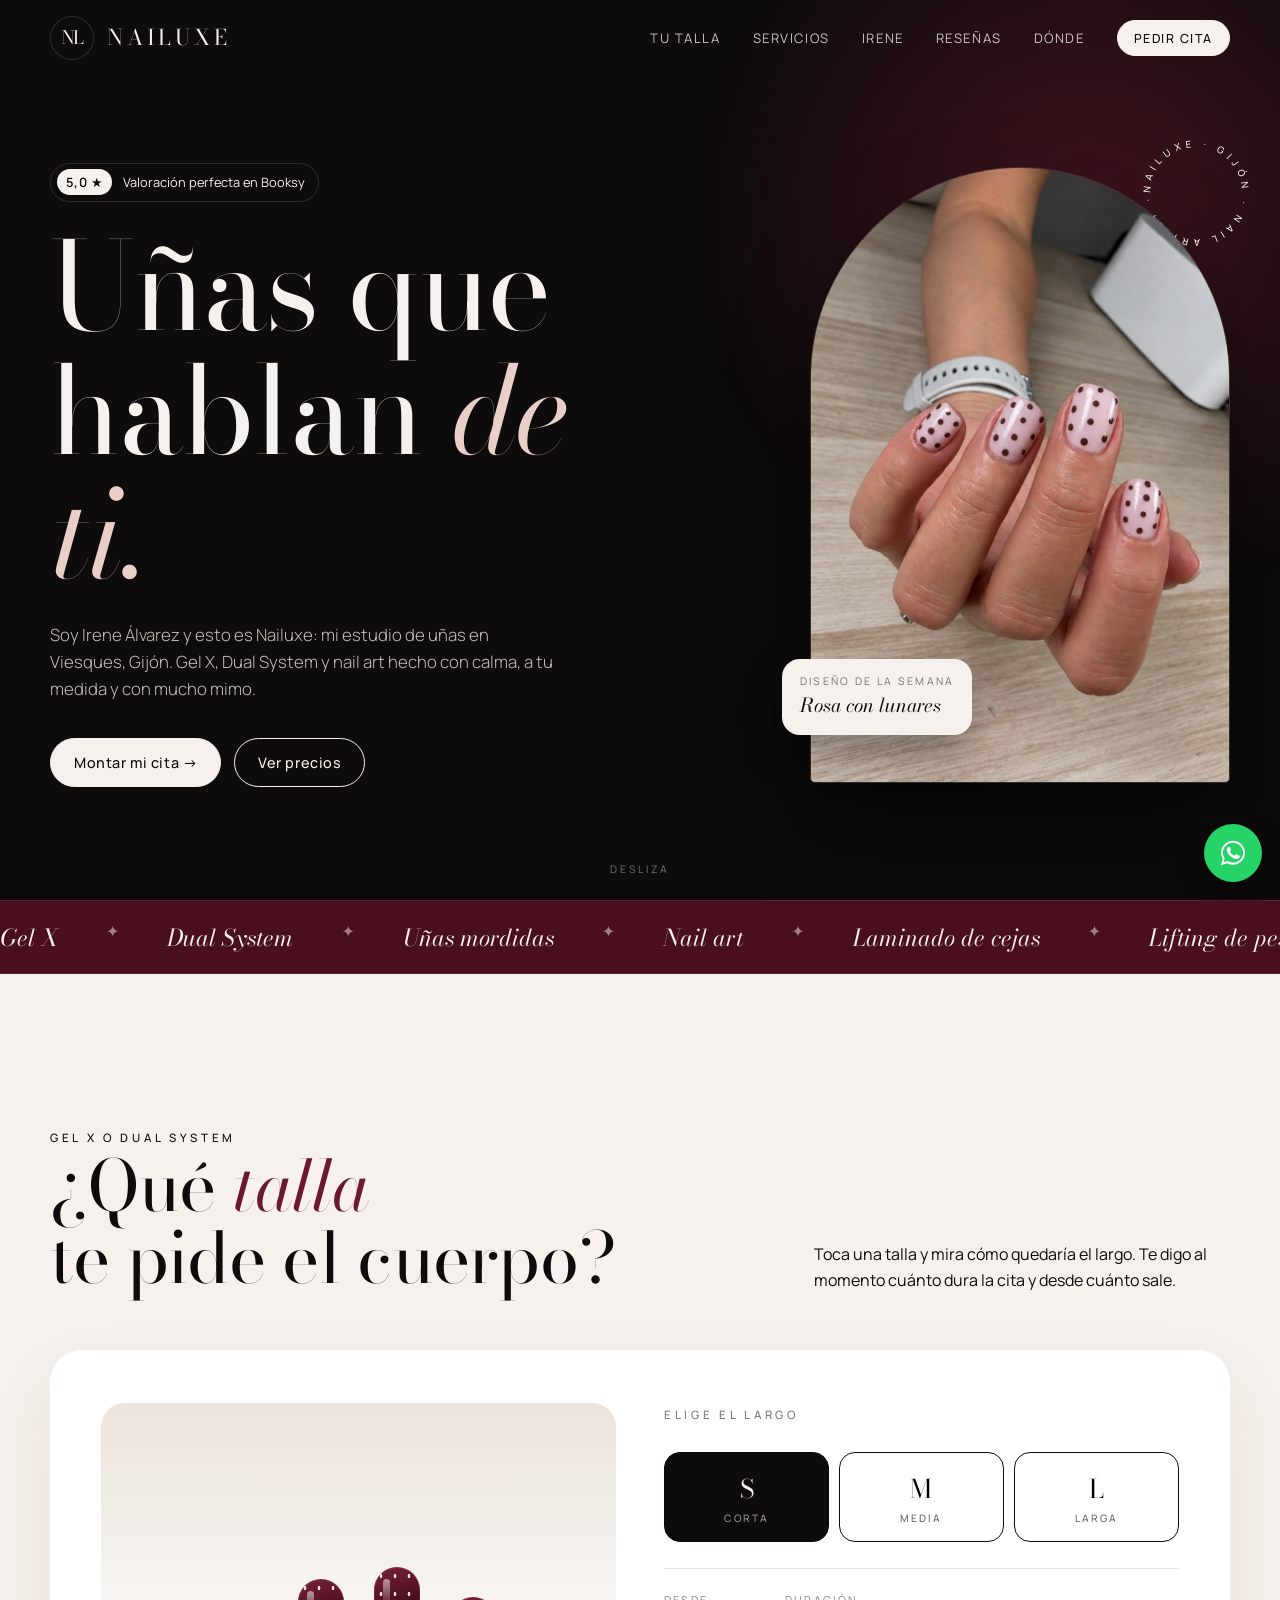
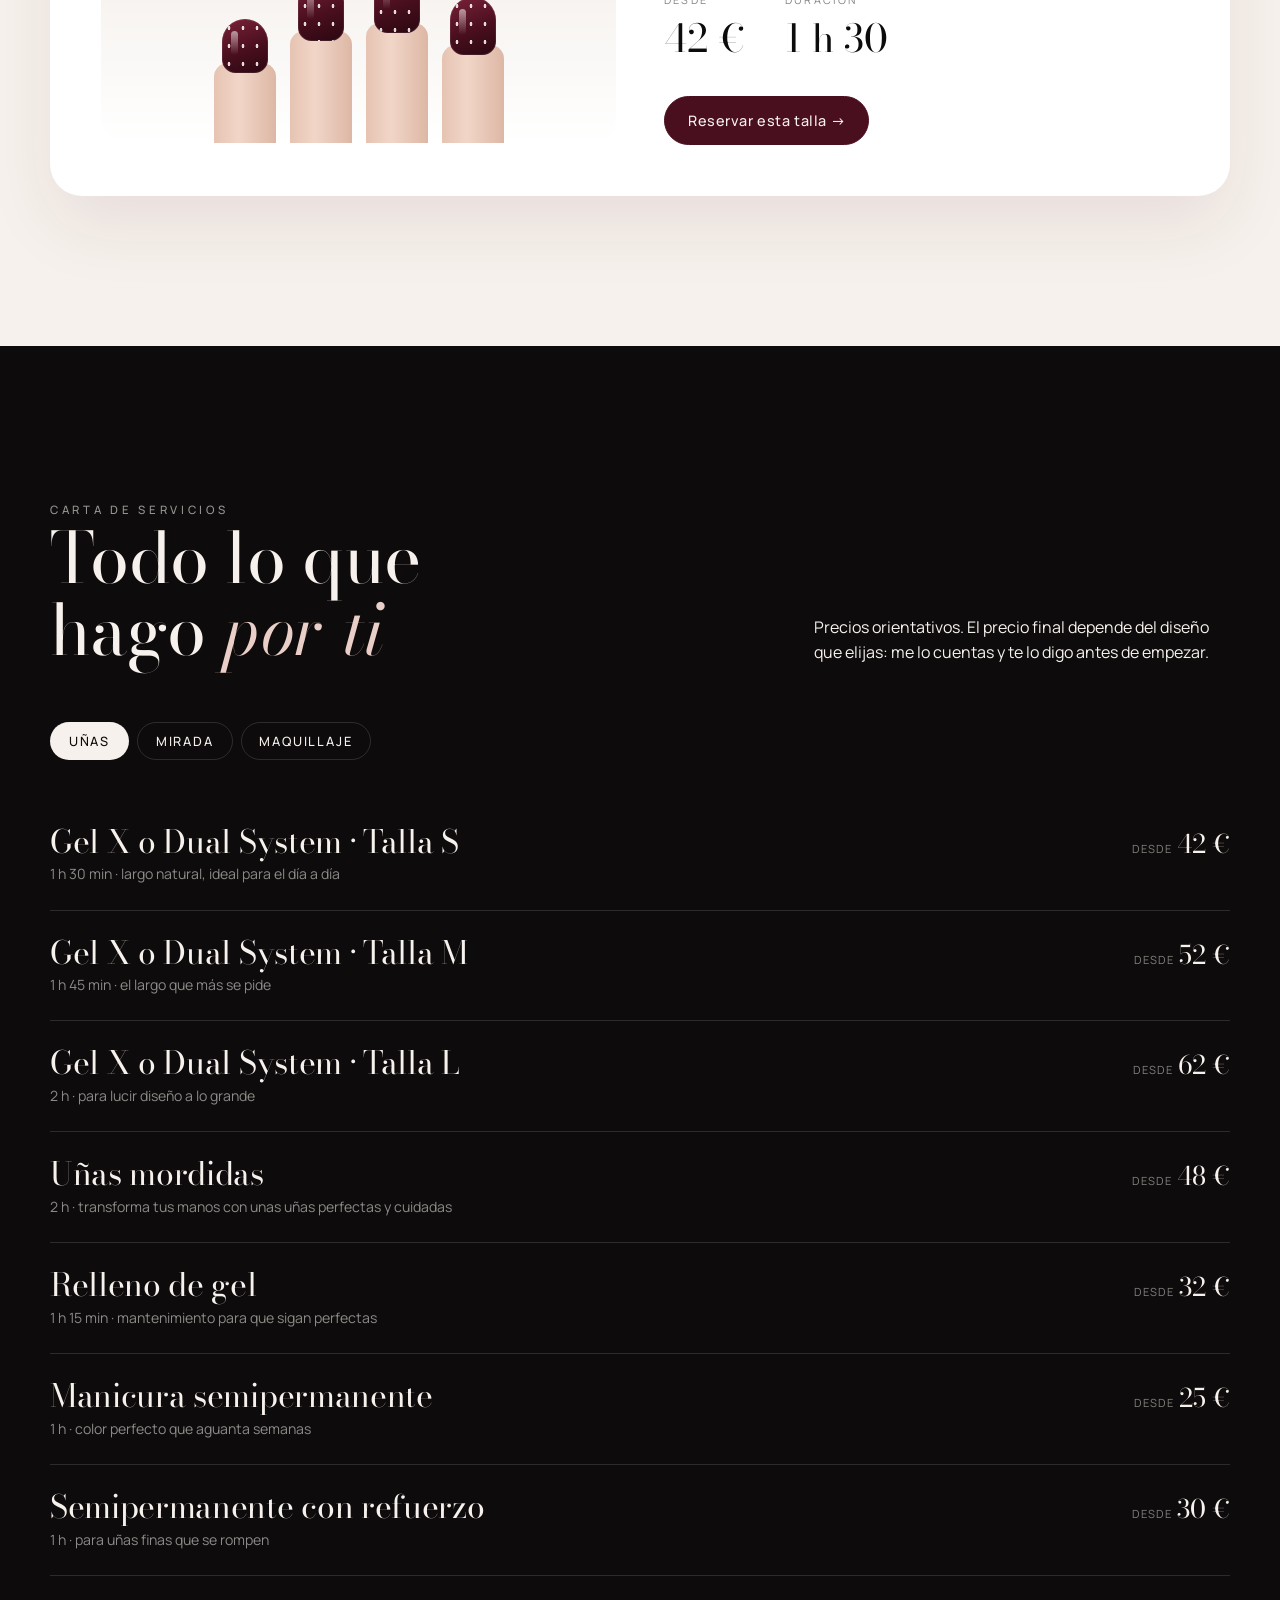
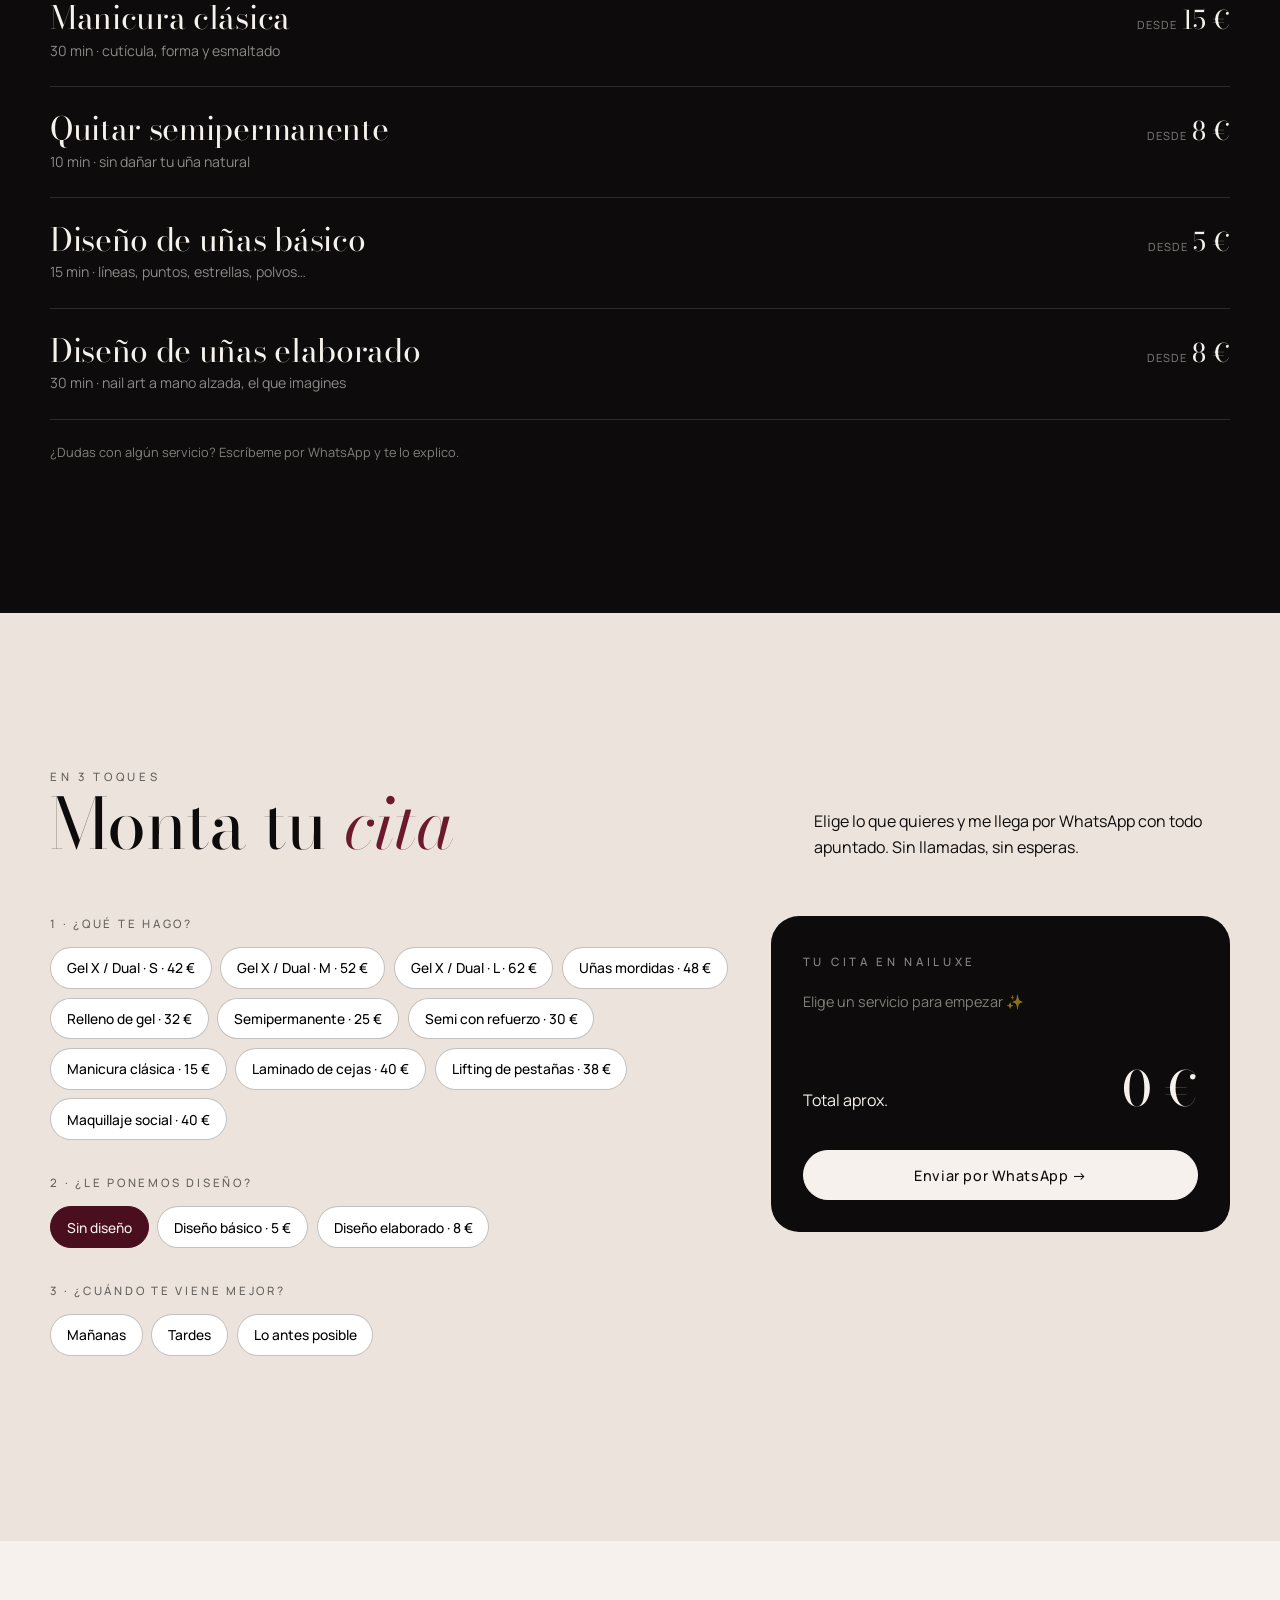
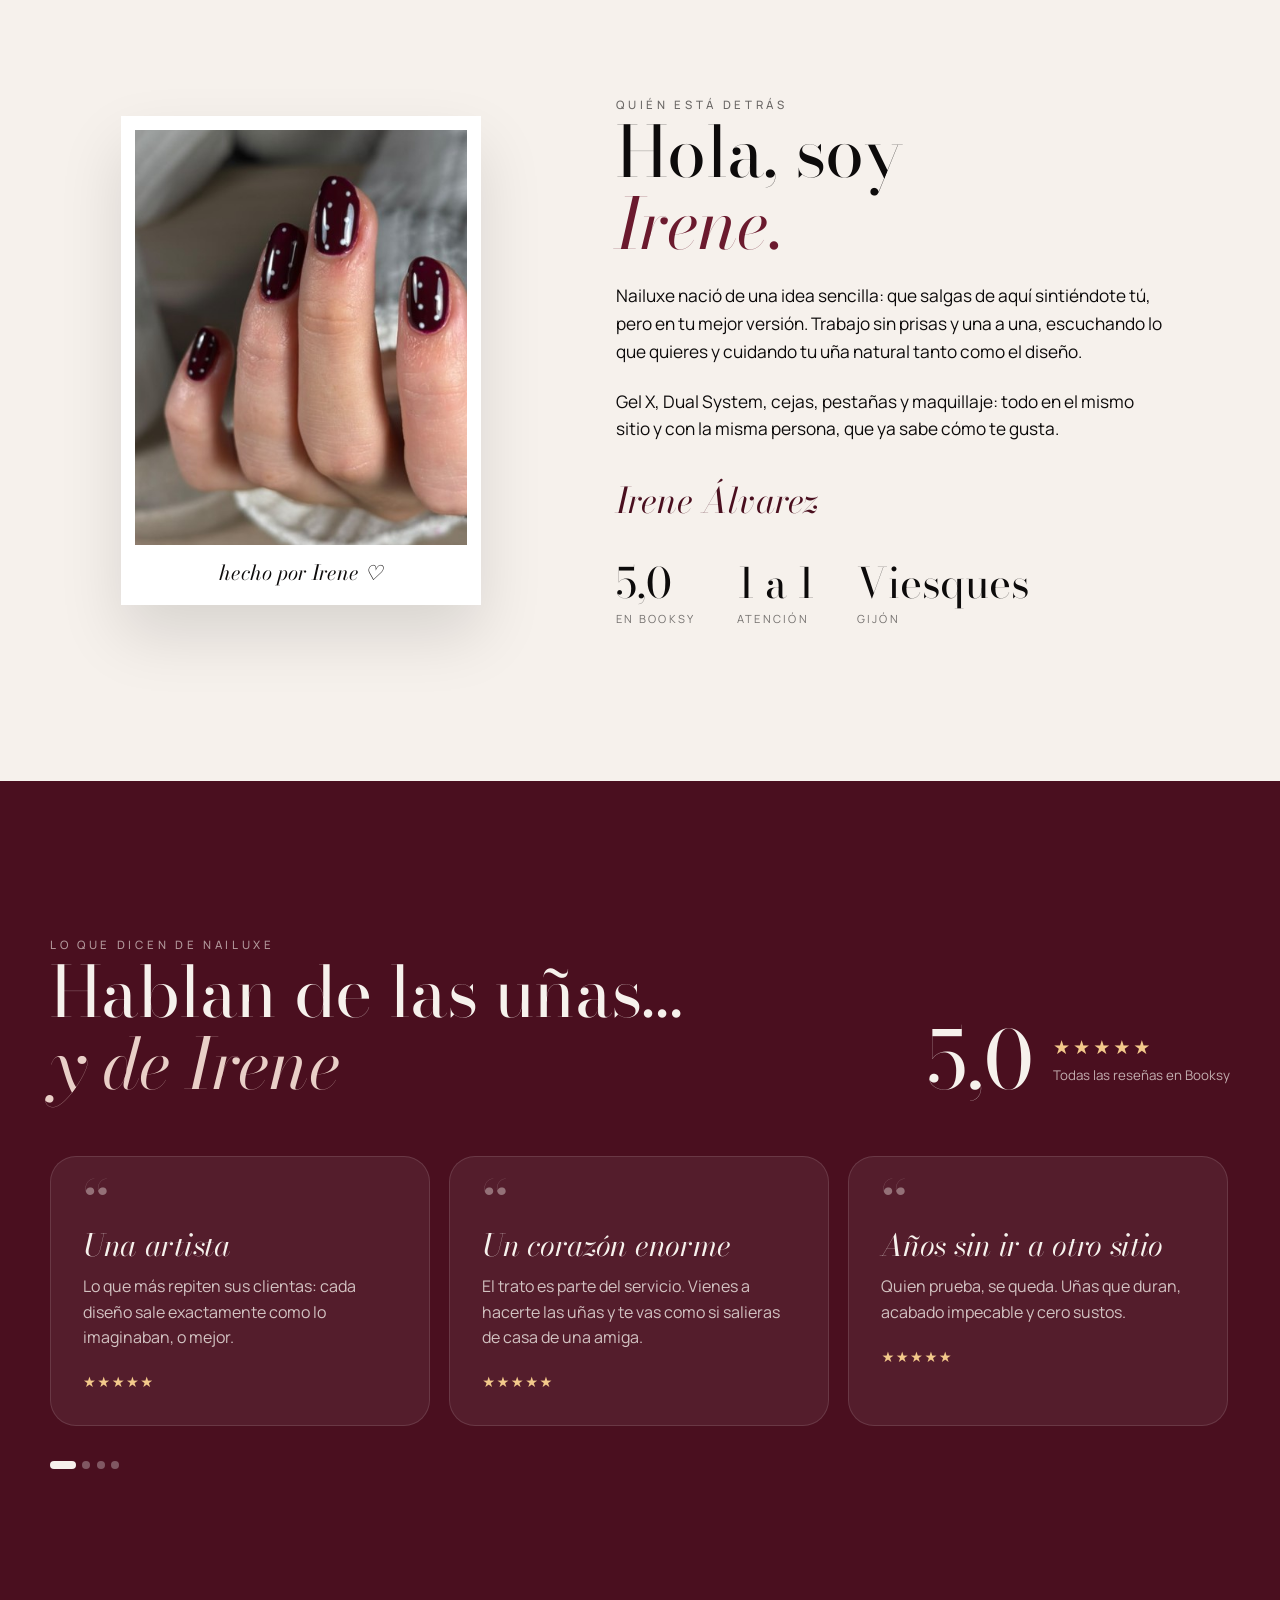
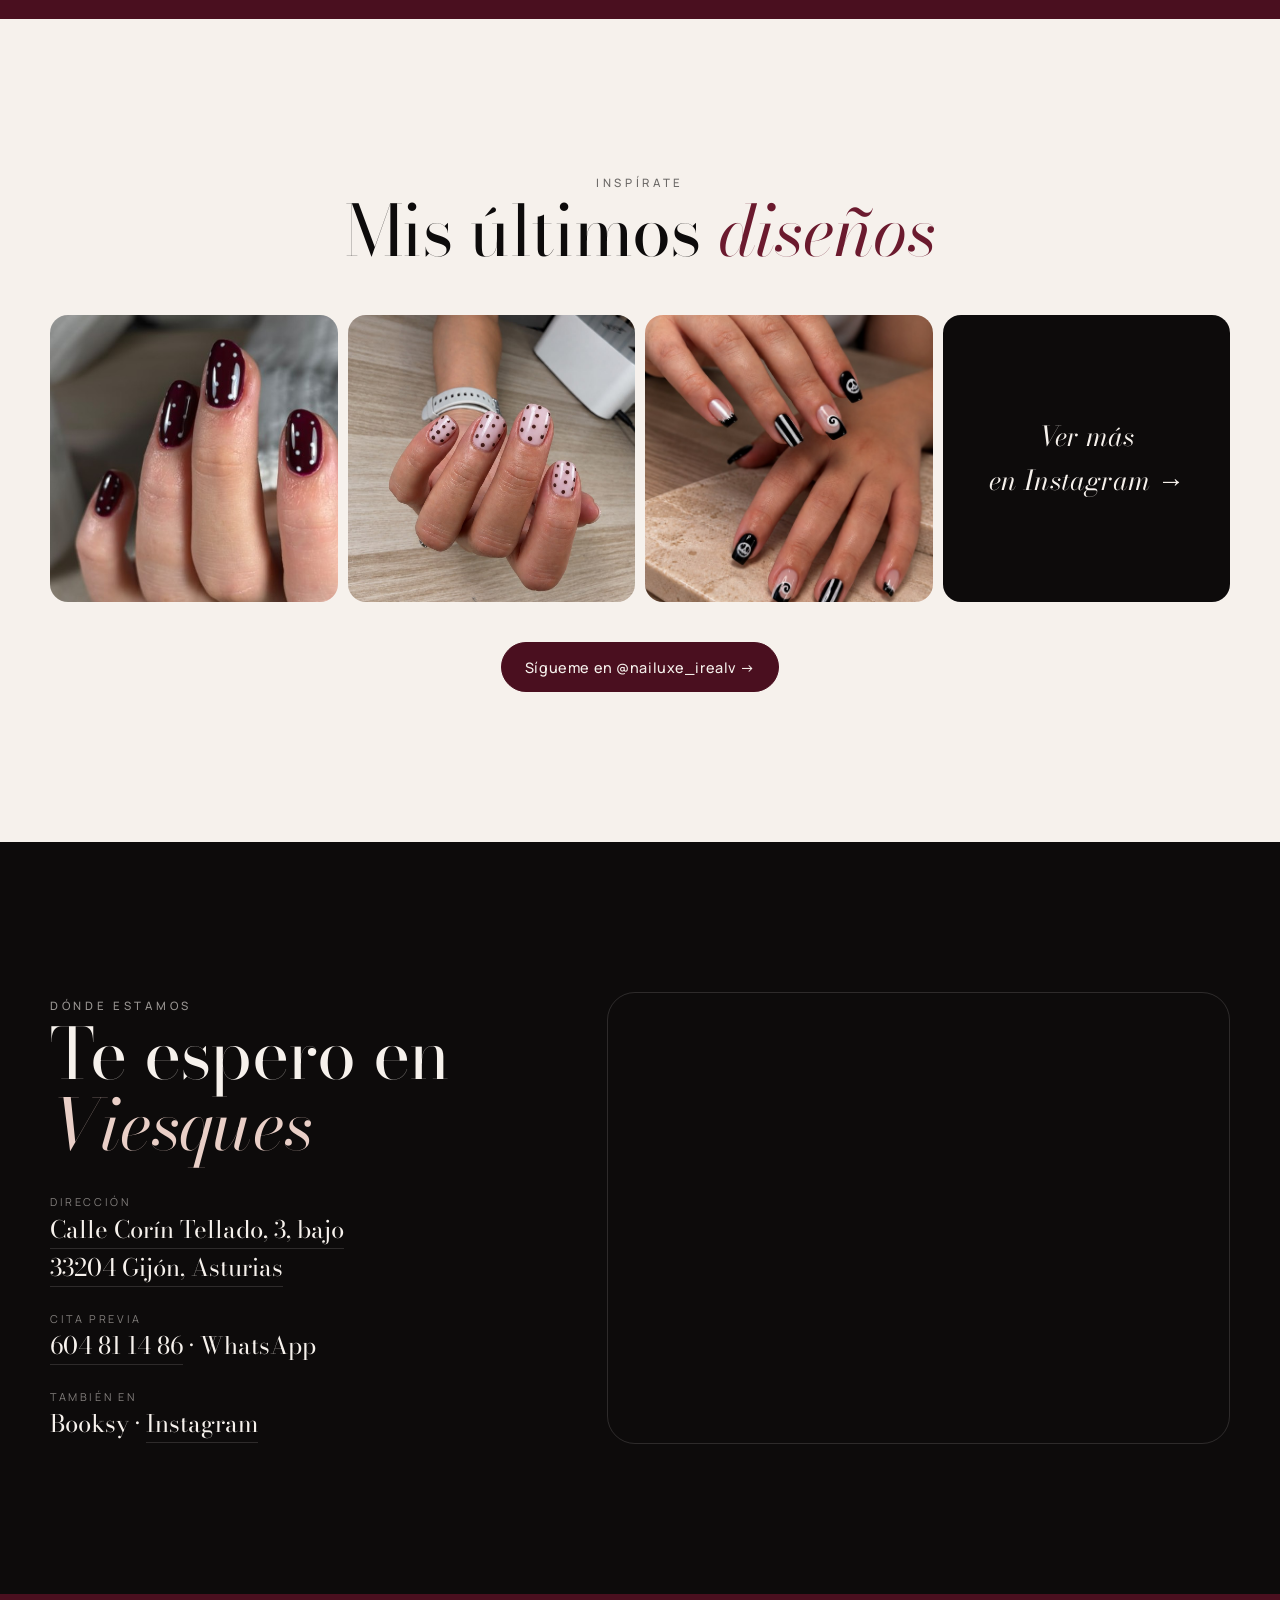
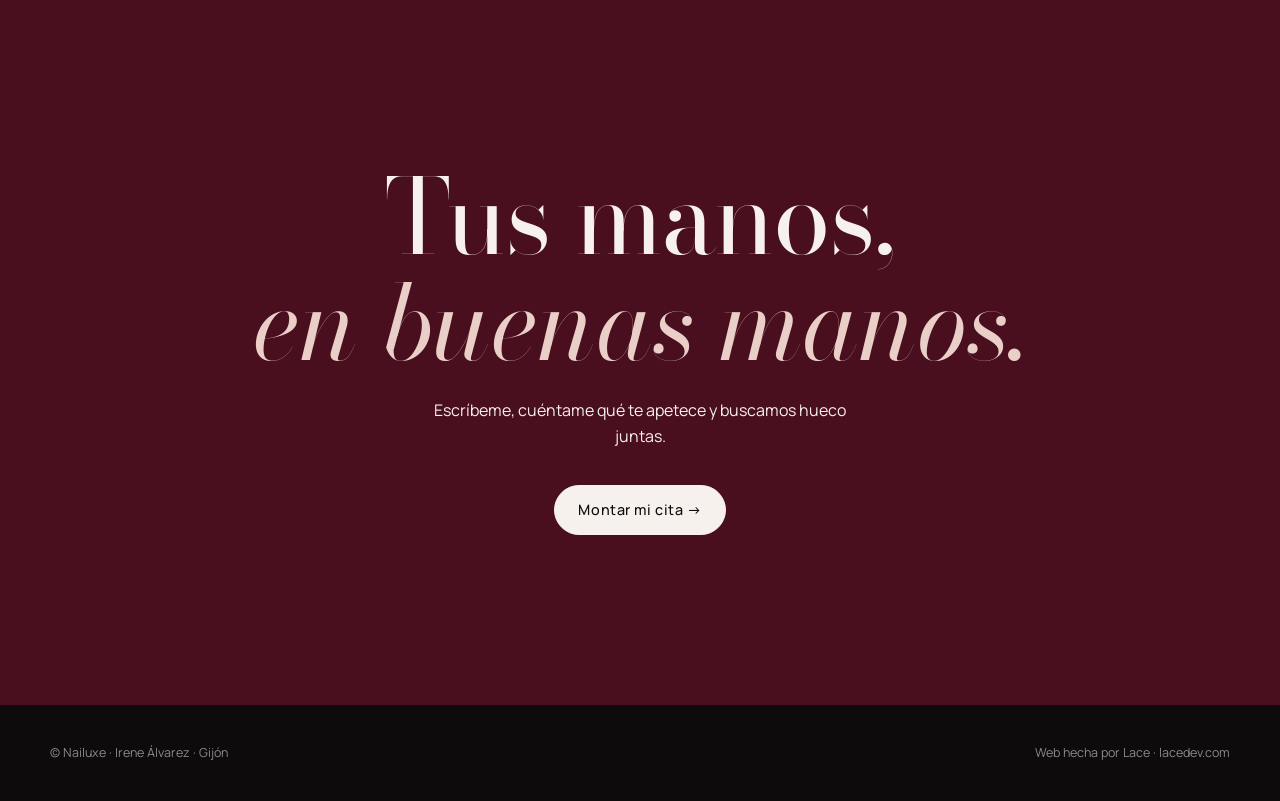
==== commit 77b0c34a: "Ajusta texto circular Co-Authored-By: Claude Opus 5.5 <noreply@anthropic.com> Claude-Session: https:" ====
--- a/index.html
+++ b/index.html
@@ -262,7 +262,7 @@
       </div>
     </div>
     <div class="arch rv">
-      <svg class="ring" viewBox="0 0 120 120" aria-hidden="true"><defs><path id="c" d="M60,60 m-46,0 a46,46 0 1,1 92,0 a46,46 0 1,1 -92,0"/></defs><text><textPath href="#c">Nailuxe · Gijón · Nail artist · Nailuxe · </textPath></text></svg>
+      <svg class="ring" viewBox="0 0 120 120" aria-hidden="true"><defs><path id="c" d="M60,60 m-46,0 a46,46 0 1,1 92,0 a46,46 0 1,1 -92,0"/></defs><text><textPath href="#c" textLength="286" lengthAdjust="spacing">Nailuxe · Gijón · Nail artist · </textPath></text></svg>
       <div class="frame"><img src="img/lunares.jpg" alt="Manicura rosa con lunares marrones hecha en Nailuxe"></div>
       <div class="tag"><small>Diseño de la semana</small><strong>Rosa con lunares</strong></div>
     </div>
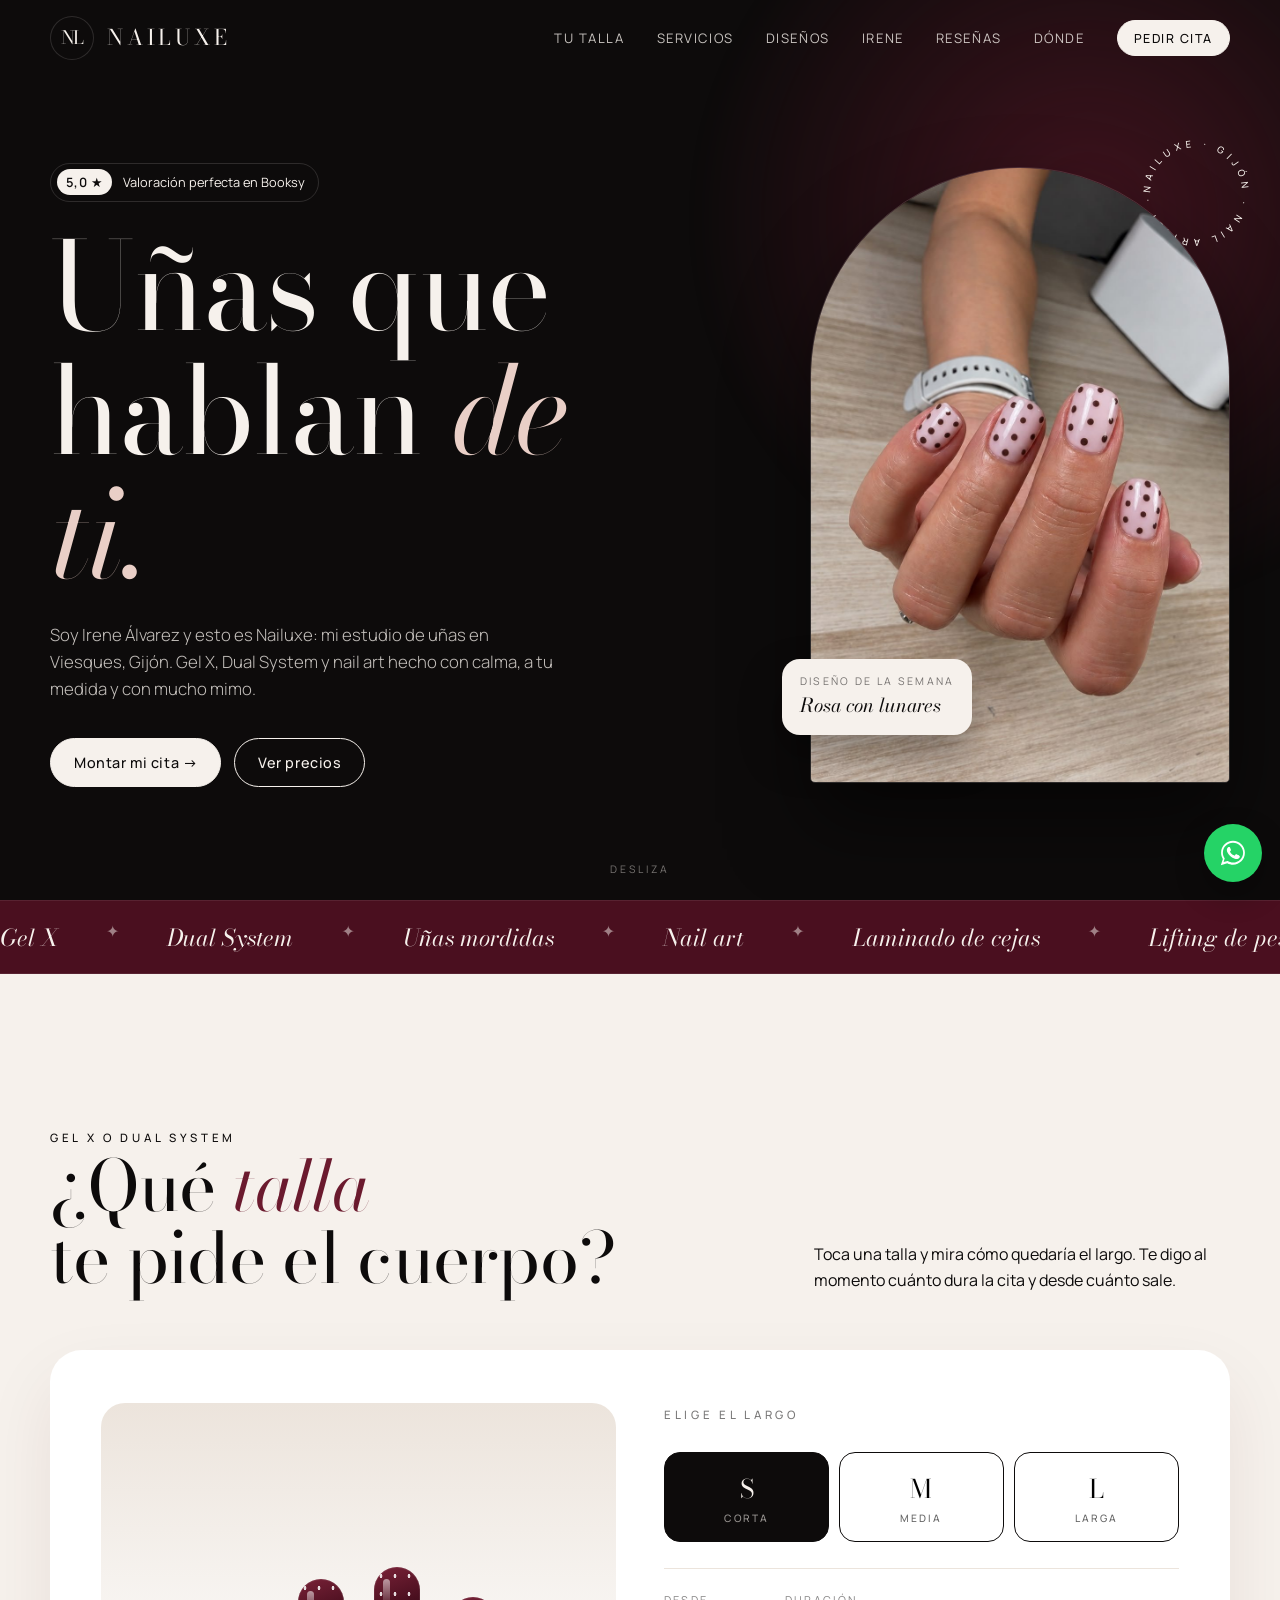
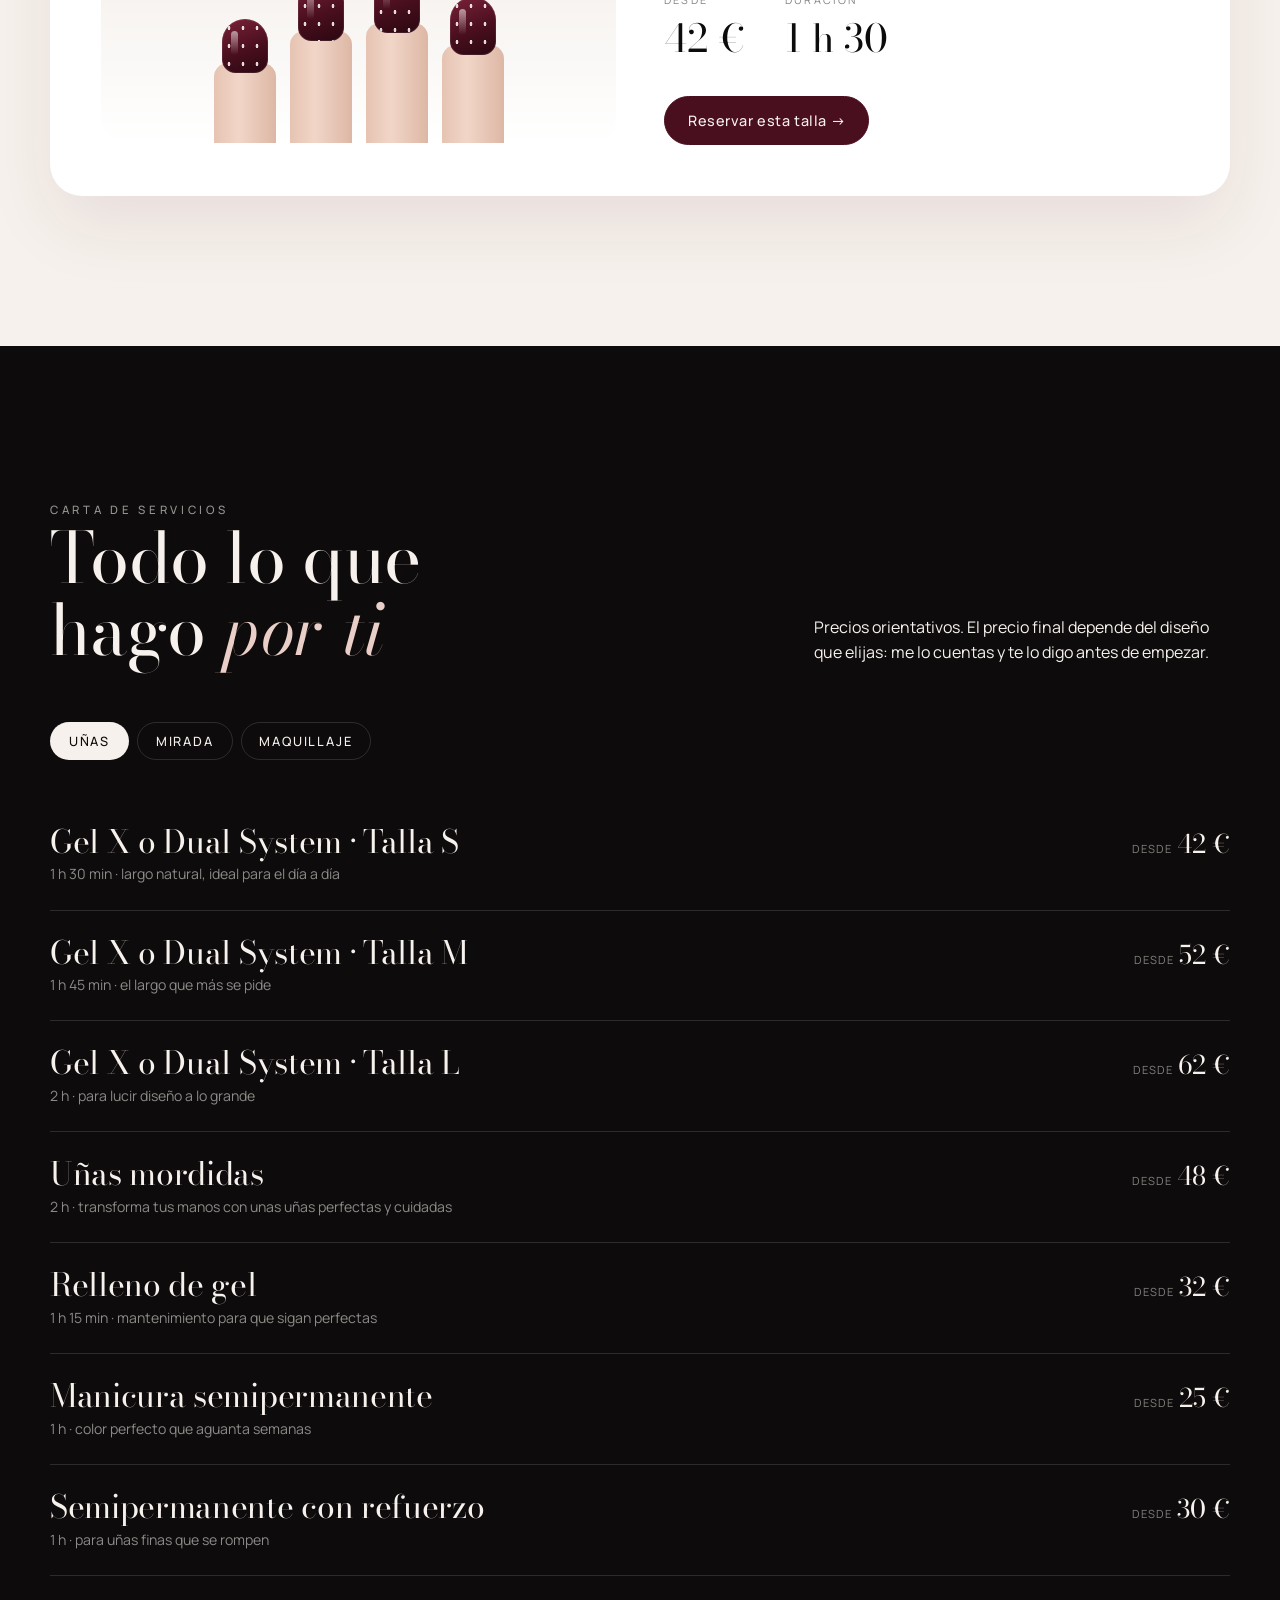
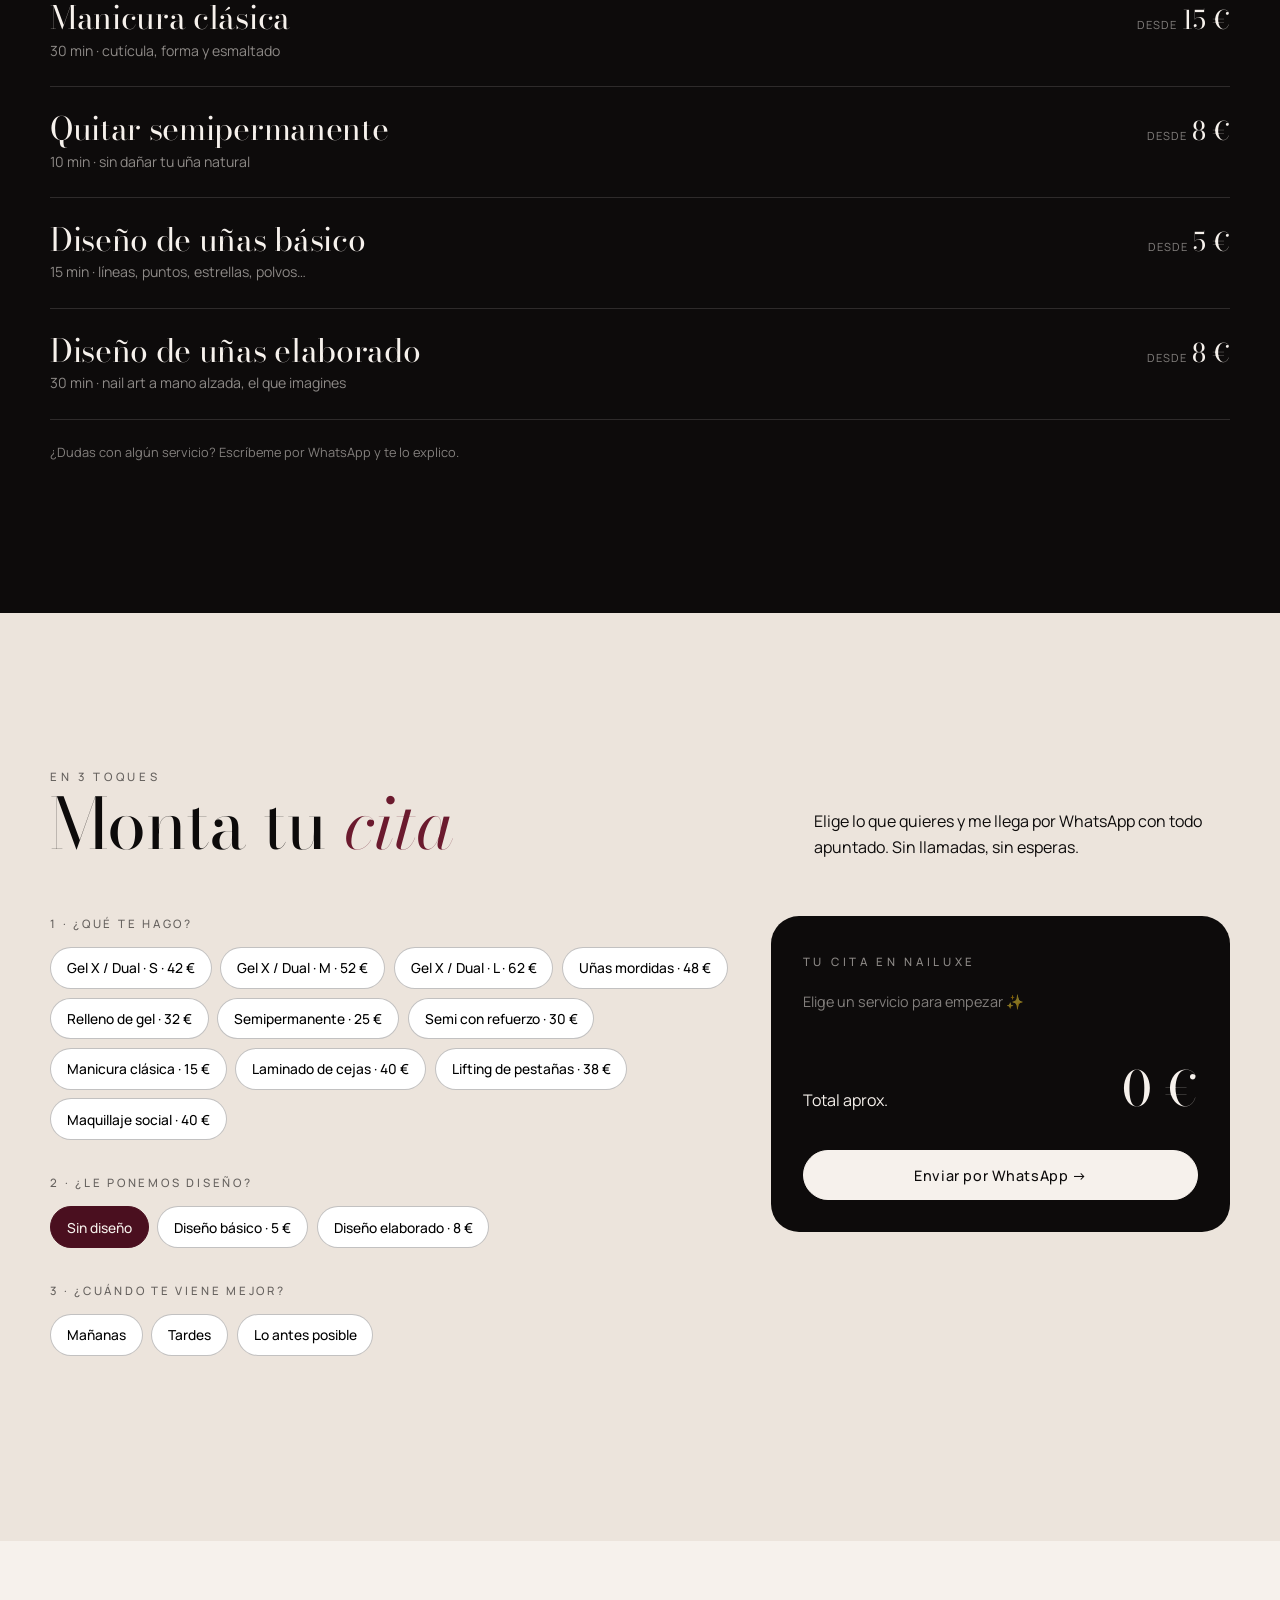
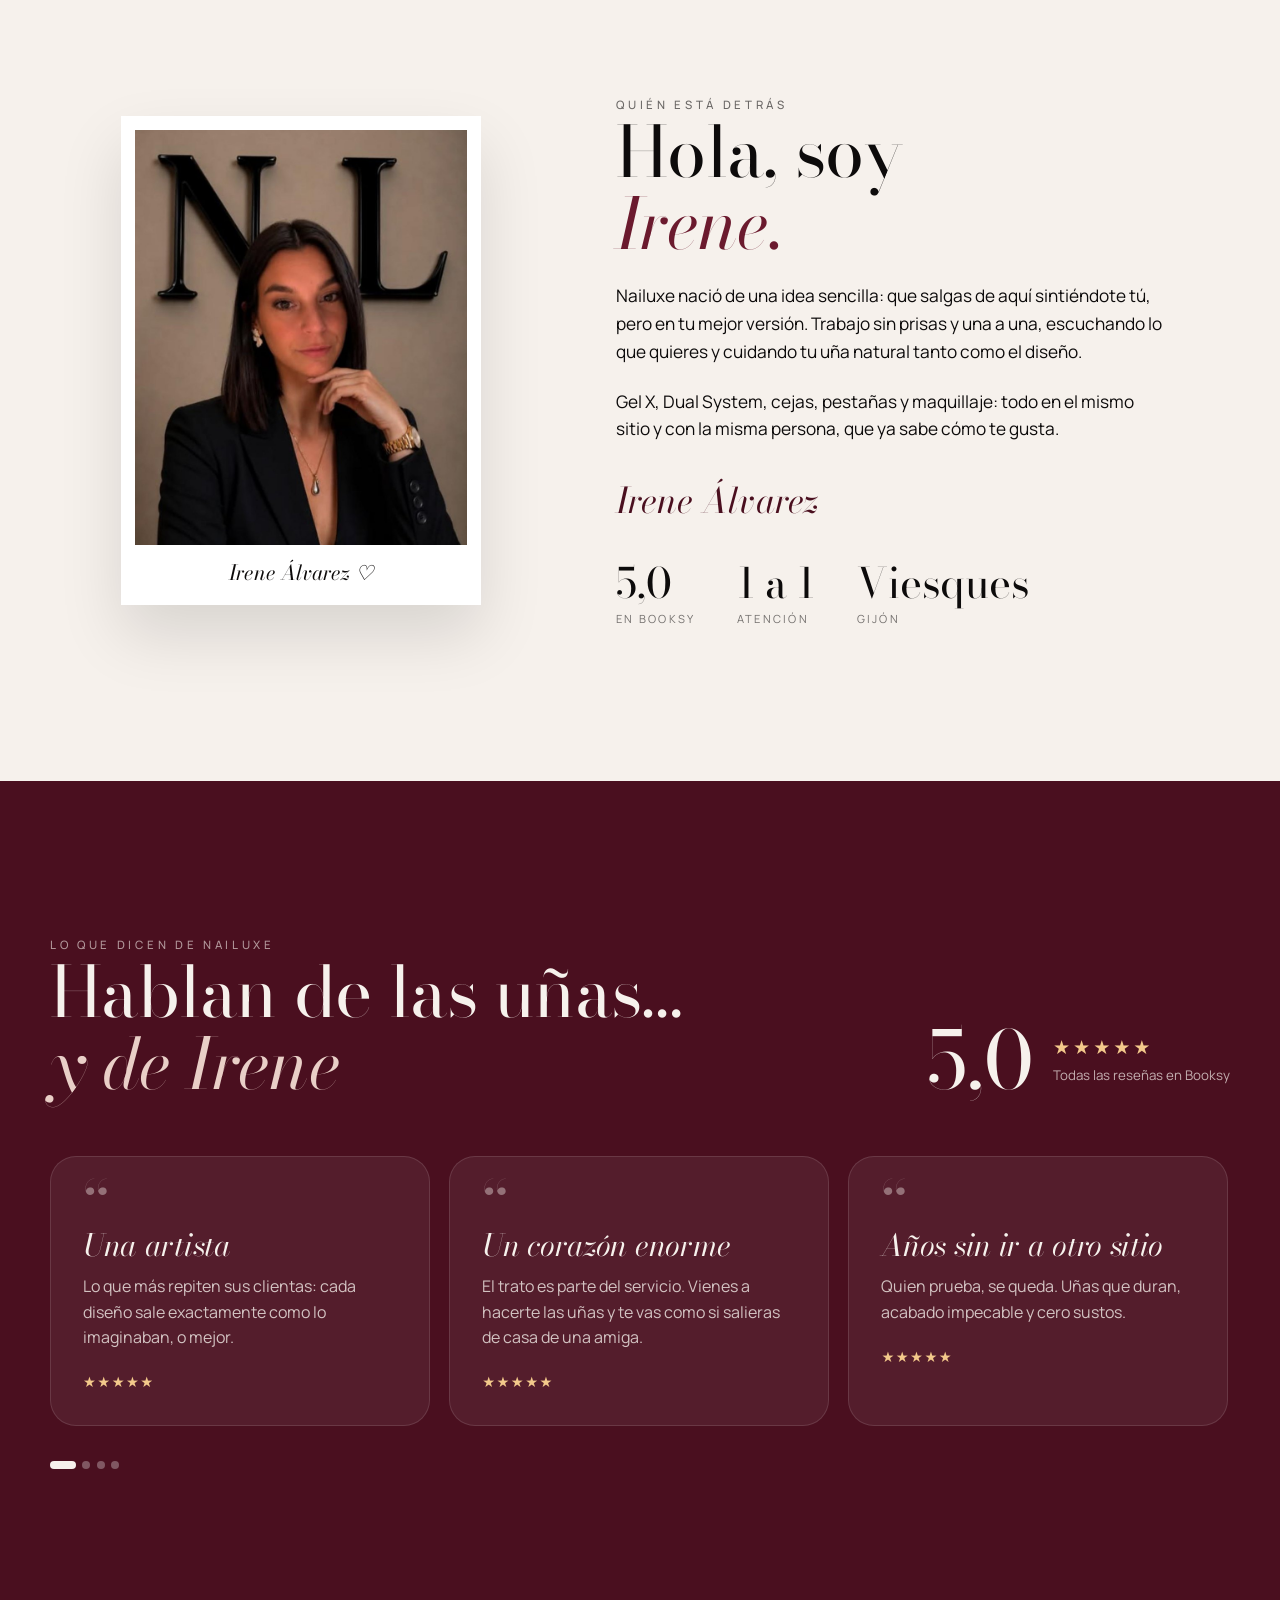
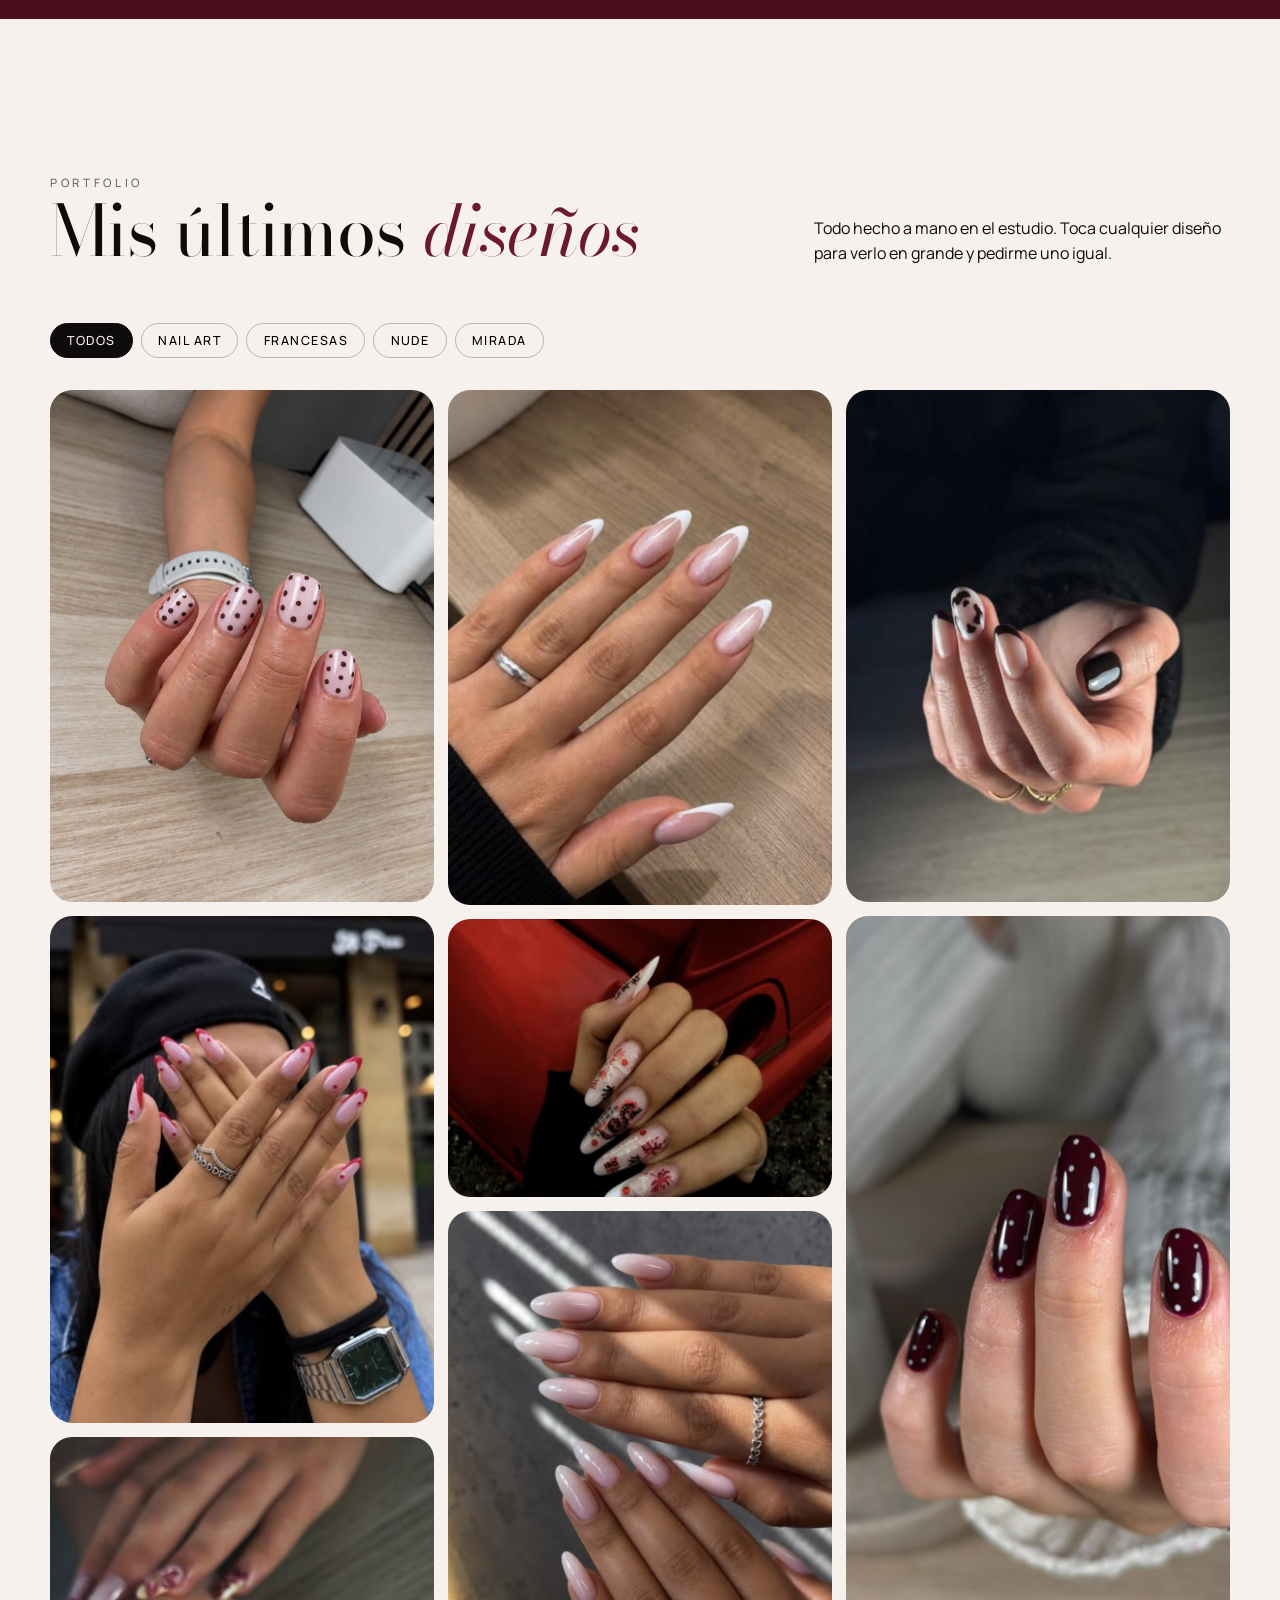
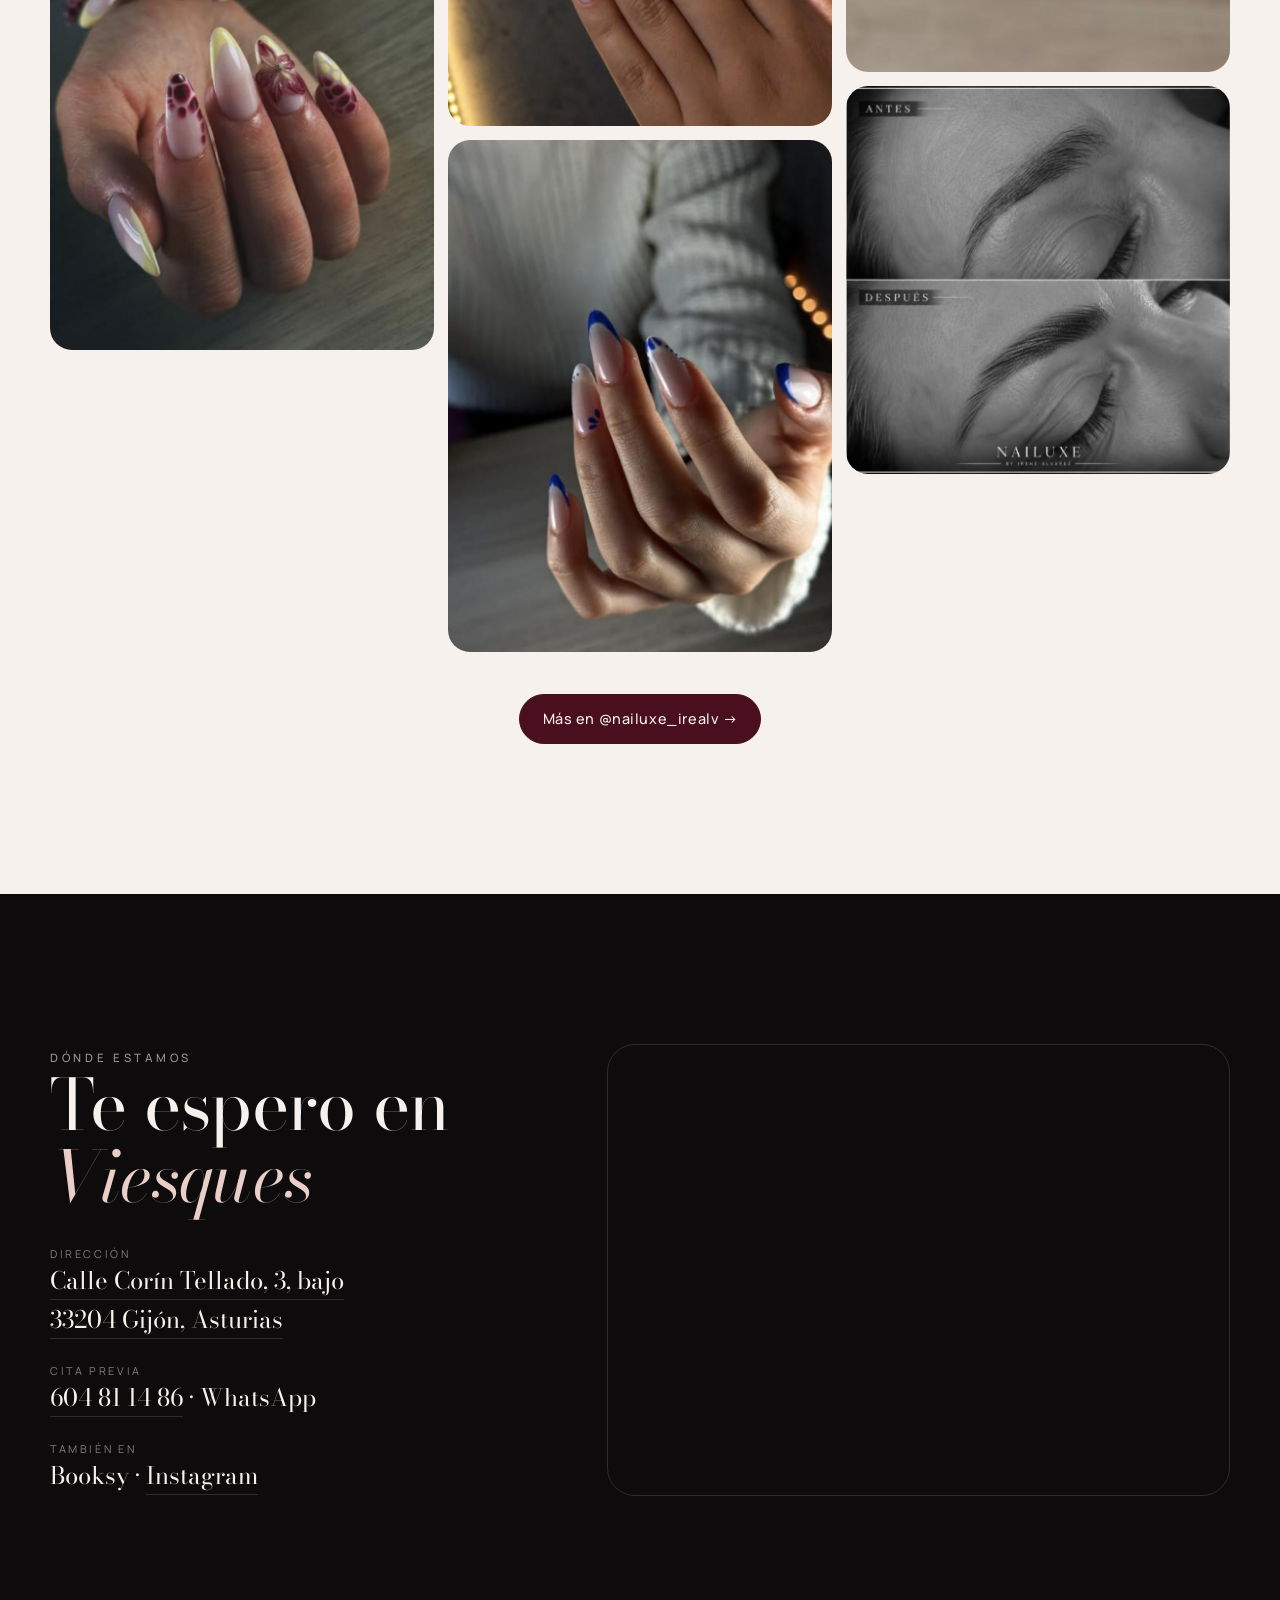
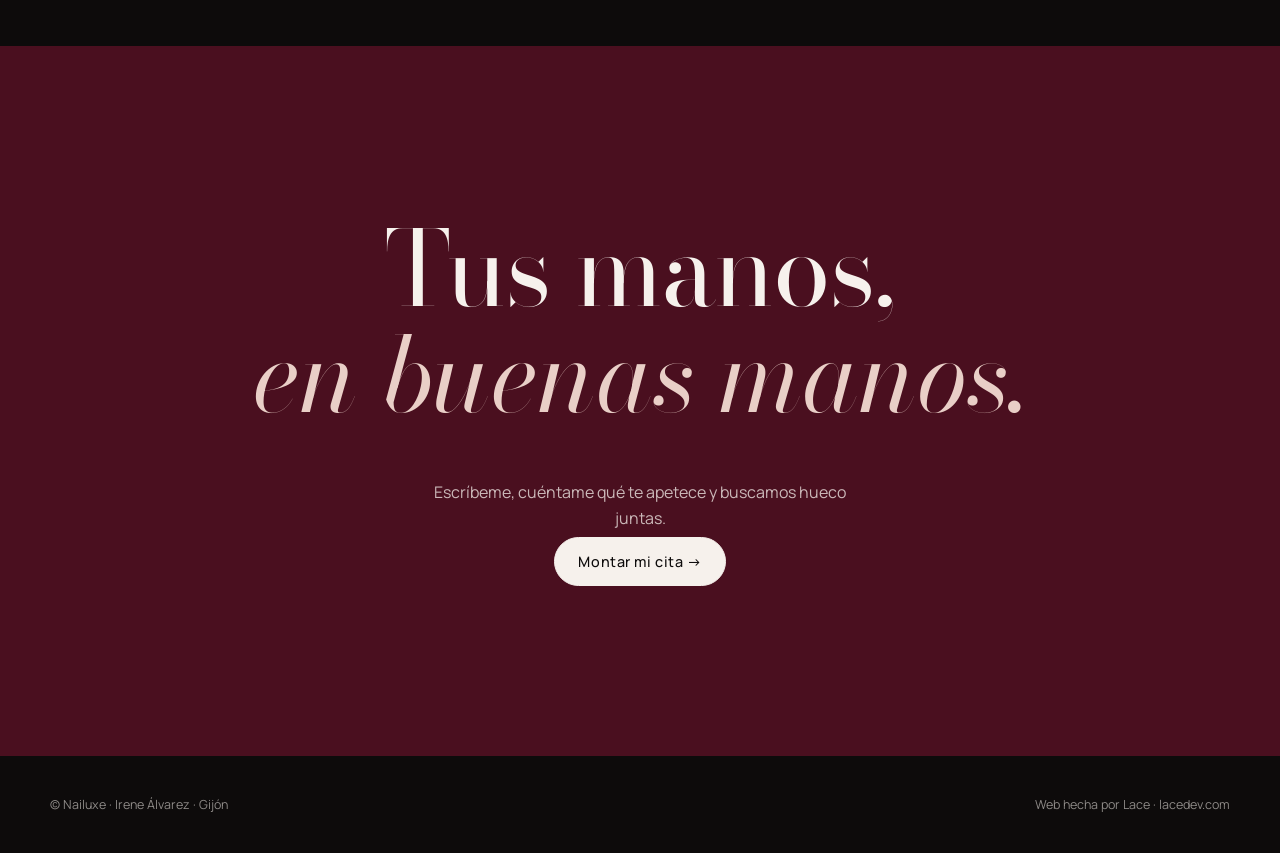
==== commit c05da529: "Portfolio con fotos de Instagram, filtros y visor; foto de Irene Co-Authored-By: Claude Opus 5.5 <no" ====
--- a/index.html
+++ b/index.html
@@ -194,6 +194,28 @@
 .t2 .lbl,.t4 .lbl{color:var(--paper)}
 @media(max-width:700px){.insta-tiles{grid-template-columns:repeat(2,1fr)}}
 
+
+/* Portfolio */
+.portfolio{background:var(--paper)}
+.filters{display:flex;gap:.5rem;margin-bottom:2rem;overflow-x:auto;scrollbar-width:none}
+.filters button{border:1px solid rgba(13,11,11,.25);background:none;border-radius:999px;padding:.65em 1.3em;font:500 .78rem var(--sans);letter-spacing:.12em;text-transform:uppercase;cursor:pointer;white-space:nowrap;transition:.25s}
+.filters button.on{background:var(--ink);color:var(--paper);border-color:var(--ink)}
+.gallery{columns:3 280px;column-gap:14px}
+.g-item{break-inside:avoid;margin:0 0 14px;border-radius:22px;overflow:hidden;position:relative;cursor:zoom-in}
+.g-item img{width:100%;transition:transform .8s cubic-bezier(.2,.7,.2,1)}
+.g-item:hover img{transform:scale(1.05)}
+.g-item figcaption{position:absolute;left:12px;right:12px;bottom:12px;background:rgba(13,11,11,.62);backdrop-filter:blur(8px);-webkit-backdrop-filter:blur(8px);color:var(--paper);border-radius:14px;padding:.55rem .9rem;font-family:var(--serif);font-style:italic;font-size:1.05rem;opacity:0;transform:translateY(8px);transition:.35s}
+.g-item:hover figcaption{opacity:1;transform:none}
+.g-item.hide{display:none}
+@media(max-width:700px){.gallery{columns:2;column-gap:10px}.g-item{margin-bottom:10px;border-radius:16px}.g-item figcaption{display:none}}
+.lb{position:fixed;inset:0;z-index:100;background:rgba(13,11,11,.95);display:flex;align-items:center;justify-content:center;opacity:0;pointer-events:none;transition:.3s}
+.lb.open{opacity:1;pointer-events:auto}
+.lb img{max-width:92vw;max-height:74vh;border-radius:18px;object-fit:contain}
+.lb-x{position:absolute;top:18px;right:18px;width:46px;height:46px;border-radius:50%;border:1px solid var(--line);background:none;color:var(--paper);font-size:1.1rem;cursor:pointer}
+.lb-nav{position:absolute;top:50%;transform:translateY(-50%);width:50px;height:50px;border-radius:50%;border:1px solid var(--line);background:rgba(13,11,11,.5);color:var(--paper);font-size:1.8rem;cursor:pointer}
+.lb-p{left:14px}.lb-n{right:14px}
+.lb-bar{position:absolute;bottom:22px;left:0;right:0;display:flex;flex-direction:column;align-items:center;gap:.9rem;color:var(--paper);font-family:var(--serif);font-style:italic;font-size:1.3rem;padding:0 20px;text-align:center}
+
 /* Dónde */
 .donde{background:var(--ink);color:var(--paper)}
 .donde-grid{display:grid;grid-template-columns:.9fr 1.1fr;gap:3rem;align-items:stretch}
@@ -231,6 +253,7 @@
     <nav class="links">
       <a href="#talla">Tu talla</a>
       <a href="#servicios">Servicios</a>
+      <a href="#disenos">Diseños</a>
       <a href="#irene">Irene</a>
       <a href="#resenas">Reseñas</a>
       <a href="#donde">Dónde</a>
@@ -246,7 +269,8 @@
   <a href="#cita">Montar mi cita <span>04</span></a>
   <a href="#irene">Sobre Irene <span>05</span></a>
   <a href="#resenas">Reseñas <span>06</span></a>
-  <a href="#donde">Dónde estamos <span>07</span></a>
+  <a href="#disenos">Diseños <span>07</span></a>
+  <a href="#donde">Dónde estamos <span>08</span></a>
 </div>
 
 <!-- HERO -->
@@ -367,7 +391,7 @@
 <!-- IRENE -->
 <section class="irene" id="irene">
   <div class="wrap irene-grid">
-    <div class="polaroid rv"><img src="img/granate.jpg" style="object-position:center 60%" alt="Trabajo de Irene Álvarez"><span>hecho por Irene ♡</span></div>
+    <div class="polaroid rv"><img src="img/irene.jpg" style="object-position:center 30%" alt="Irene Álvarez en su estudio Nailuxe"><span>Irene Álvarez ♡</span></div>
     <div>
       <span class="eyebrow" style="opacity:.6">Quién está detrás</span>
       <h2 class="rv">Hola, soy<br><em>Irene.</em></h2>
@@ -400,20 +424,32 @@
   </div>
 </section>
 
-<!-- INSTAGRAM -->
-<section class="insta">
+<!-- PORTFOLIO -->
+<section class="portfolio" id="disenos">
   <div class="wrap">
-    <span class="eyebrow" style="opacity:.6">Inspírate</span>
-    <h2 class="rv">Mis últimos <em>diseños</em></h2>
-    <div class="insta-tiles">
-      <div class="tile"><img src="img/granate.jpg" alt="Diseño granate"></div>
-      <div class="tile"><img src="img/lunares.jpg" alt="Rosa con lunares"></div>
-      <div class="tile"><img src="img/halloween.jpg" alt="Nail art de Halloween en blanco y negro" style="object-position:60% 50%"></div>
-      <a class="tile t4" href="https://instagram.com/nailuxe_irealv" target="_blank" rel="noopener" style="text-decoration:none"><span class="lbl">Ver más<br>en Instagram →</span></a>
-    </div>
-    <a class="btn btn-wine" href="https://instagram.com/nailuxe_irealv" target="_blank" rel="noopener">Sígueme en @nailuxe_irealv →</a>
-  </div>
-</section>
+    <div class="head">
+      <div><span class="eyebrow" style="opacity:.6">Portfolio</span><h2 class="rv">Mis últimos <em>diseños</em></h2></div>
+      <p class="rv">Todo hecho a mano en el estudio. Toca cualquier diseño para verlo en grande y pedirme uno igual.</p>
+    </div>
+    <div class="filters" id="filters">
+      <button class="on" data-f="all">Todos</button><button data-f="arte">Nail art</button><button data-f="francesa">Francesas</button><button data-f="nude">Nude</button><button data-f="mirada">Mirada</button>
+    </div>
+    <div class="gallery" id="gallery">
+      <figure class="g-item" data-c="arte"><img src="img/lunares.jpg" alt="Lunares chocolate" loading="lazy"><figcaption>Lunares chocolate</figcaption></figure>
+      <figure class="g-item" data-c="francesa"><img src="img/corazones.jpg" alt="Francesa roja con corazones" loading="lazy"><figcaption>Francesa roja con corazones</figcaption></figure>
+      <figure class="g-item" data-c="arte"><img src="img/flor.jpg" alt="Flor pintada a mano" loading="lazy"><figcaption>Flor pintada a mano</figcaption></figure>
+      <figure class="g-item" data-c="francesa"><img src="img/francesa.jpg" alt="Francesa blanca clásica" loading="lazy"><figcaption>Francesa blanca clásica</figcaption></figure>
+      <figure class="g-item" data-c="arte"><img src="img/dragon.jpg" alt="Dragón y kanji" loading="lazy"><figcaption>Dragón y kanji</figcaption></figure>
+      <figure class="g-item" data-c="nude"><img src="img/nude.jpg" alt="Nude lechoso almendra" loading="lazy"><figcaption>Nude lechoso almendra</figcaption></figure>
+      <figure class="g-item" data-c="francesa"><img src="img/azul.jpg" alt="Francesa azul Klein" loading="lazy"><figcaption>Francesa azul Klein</figcaption></figure>
+      <figure class="g-item" data-c="arte"><img src="img/vaca.jpg" alt="Animal print chocolate" loading="lazy"><figcaption>Animal print chocolate</figcaption></figure>
+      <figure class="g-item" data-c="arte"><img src="img/granate.jpg" alt="Granate con puntitos" loading="lazy"><figcaption>Granate con puntitos</figcaption></figure>
+      <figure class="g-item" data-c="mirada"><img src="img/cejas.jpg" alt="Laminado de cejas · antes y después" loading="lazy"><figcaption>Laminado de cejas · antes y después</figcaption></figure>
+    </div>
+    <div style="text-align:center;margin-top:2.6rem"><a class="btn btn-wine" href="https://instagram.com/nailuxe_irealv" target="_blank" rel="noopener">Más en @nailuxe_irealv →</a></div>
+  </div>
+</section>
+<div class="lb" id="lb" aria-hidden="true"><button class="lb-x" id="lbX" aria-label="Cerrar">✕</button><button class="lb-nav lb-p" id="lbP" aria-label="Anterior">‹</button><img id="lbImg" alt=""><button class="lb-nav lb-n" id="lbN" aria-label="Siguiente">›</button><div class="lb-bar"><span id="lbT"></span><a class="btn btn-solid" id="lbBtn" href="#" target="_blank" rel="noopener">Quiero este diseño →</a></div></div>
 
 <!-- DÓNDE -->
 <section class="donde" id="donde">
@@ -515,6 +551,27 @@
 [...cards.children].forEach((_,i)=>{const d=document.createElement('i');if(!i)d.className='on';dots.appendChild(d)});
 cards.addEventListener('scroll',()=>{const w=cards.children[0].offsetWidth+19;const k=Math.round(cards.scrollLeft/w);[...dots.children].forEach((d,i)=>d.classList.toggle('on',i===k))},{passive:true});
 
+
+/* Portfolio: filtros + lightbox */
+const items=[...document.querySelectorAll('.g-item')];
+document.querySelectorAll('#filters button').forEach(b=>b.onclick=()=>{
+  document.querySelectorAll('#filters button').forEach(x=>x.classList.toggle('on',x===b));
+  items.forEach(it=>it.classList.toggle('hide',b.dataset.f!=='all'&&it.dataset.c!==b.dataset.f));
+});
+const lb=document.getElementById('lb'),lbImg=document.getElementById('lbImg'),lbT=document.getElementById('lbT'),lbBtn=document.getElementById('lbBtn');
+let cur=0;
+const vis=()=>items.filter(i=>!i.classList.contains('hide'));
+function show(i){const v=vis();cur=(i+v.length)%v.length;const im=v[cur].querySelector('img');lbImg.src=im.src;lbImg.alt=im.alt;lbT.textContent=im.alt;lbBtn.href=wa(`Hola Irene! Me encanta este diseño de tu web: "${im.alt}" 😍 ¿Me lo podrías hacer?`)}
+items.forEach(it=>it.onclick=()=>{show(vis().indexOf(it));lb.classList.add('open');document.body.style.overflow='hidden'});
+const closeLb=()=>{lb.classList.remove('open');document.body.style.overflow=''};
+document.getElementById('lbX').onclick=closeLb;
+lb.onclick=e=>{if(e.target===lb)closeLb()};
+document.getElementById('lbP').onclick=e=>{e.stopPropagation();show(cur-1)};
+document.getElementById('lbN').onclick=e=>{e.stopPropagation();show(cur+1)};
+addEventListener('keydown',e=>{if(!lb.classList.contains('open'))return;if(e.key==='Escape')closeLb();if(e.key==='ArrowLeft')show(cur-1);if(e.key==='ArrowRight')show(cur+1)});
+let tx=0;lb.addEventListener('touchstart',e=>tx=e.touches[0].clientX,{passive:true});
+lb.addEventListener('touchend',e=>{const d=e.changedTouches[0].clientX-tx;if(Math.abs(d)>50)show(cur+(d<0?1:-1))},{passive:true});
+
 /* Reveal */
 const io=new IntersectionObserver(es=>es.forEach(e=>{if(e.isIntersecting){e.target.classList.add('in');io.unobserve(e.target)}}),{threshold:.15});
 document.querySelectorAll('.rv').forEach(el=>io.observe(el));
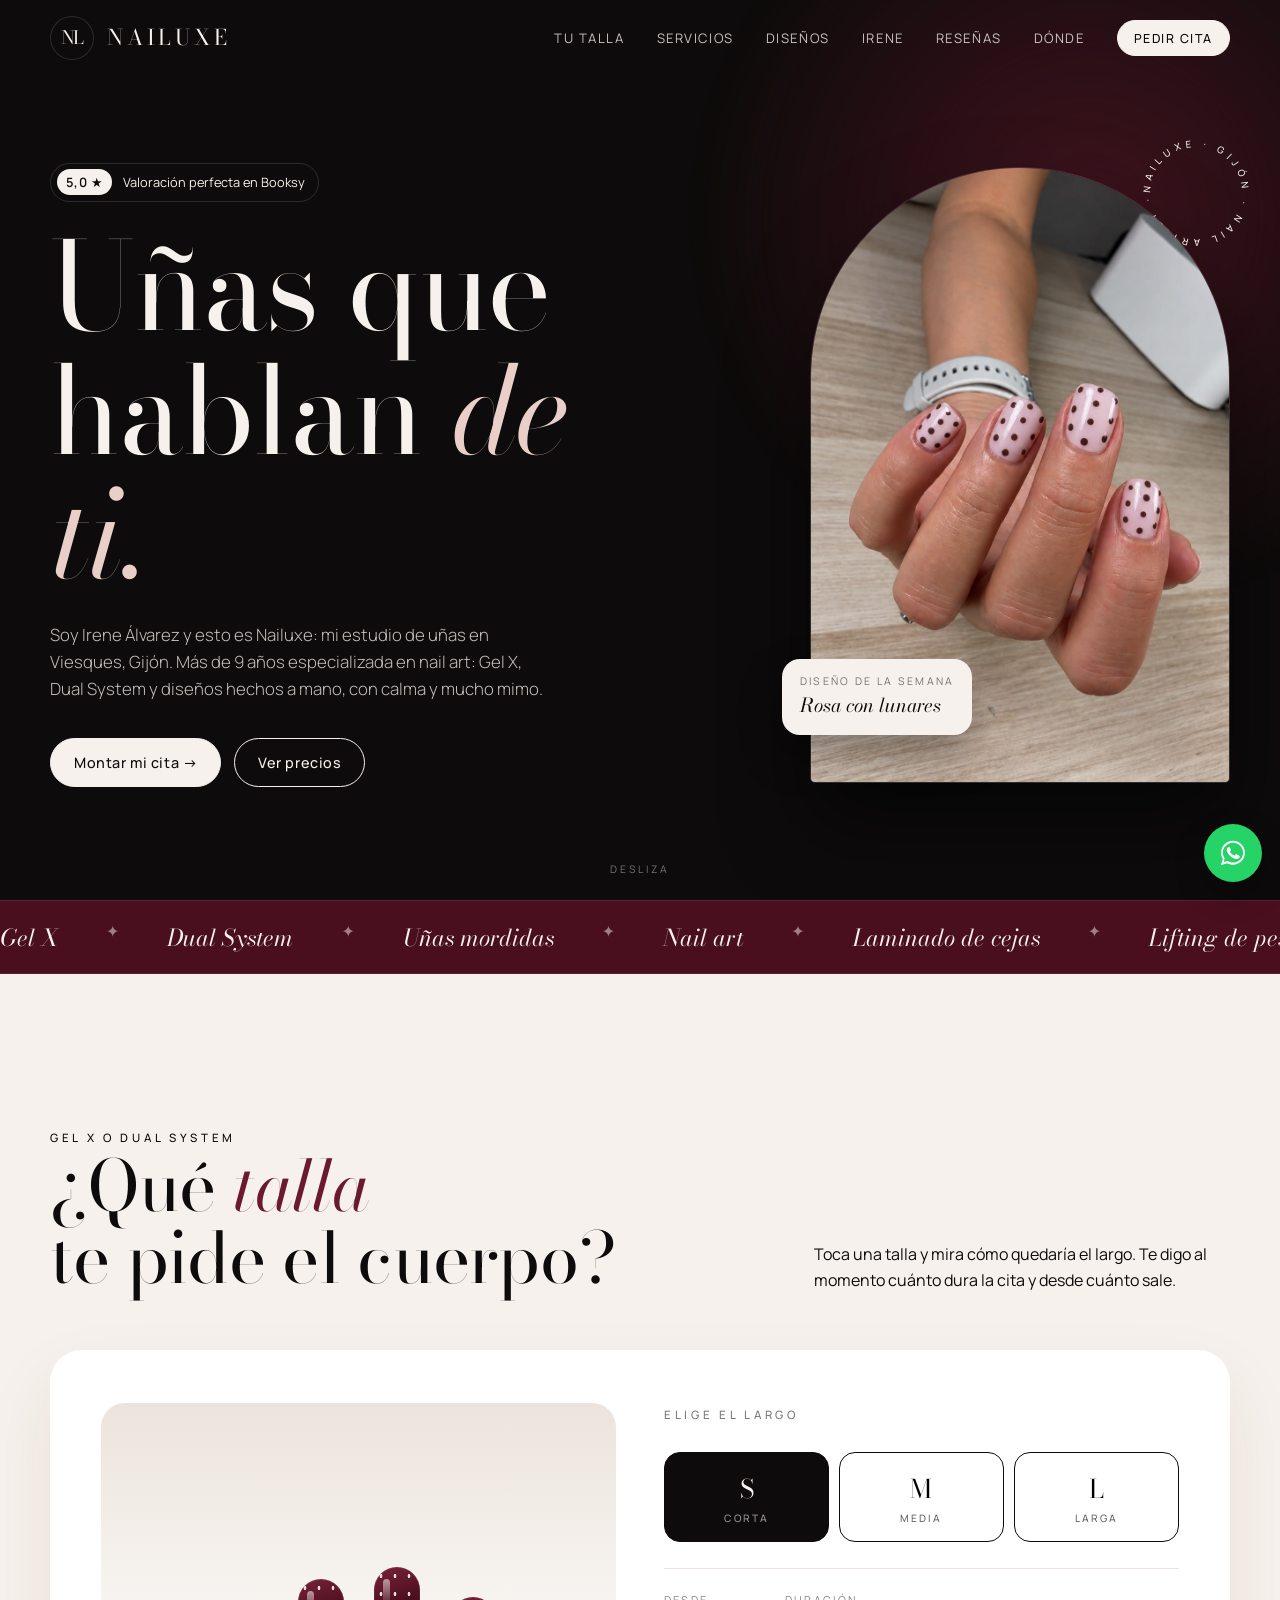
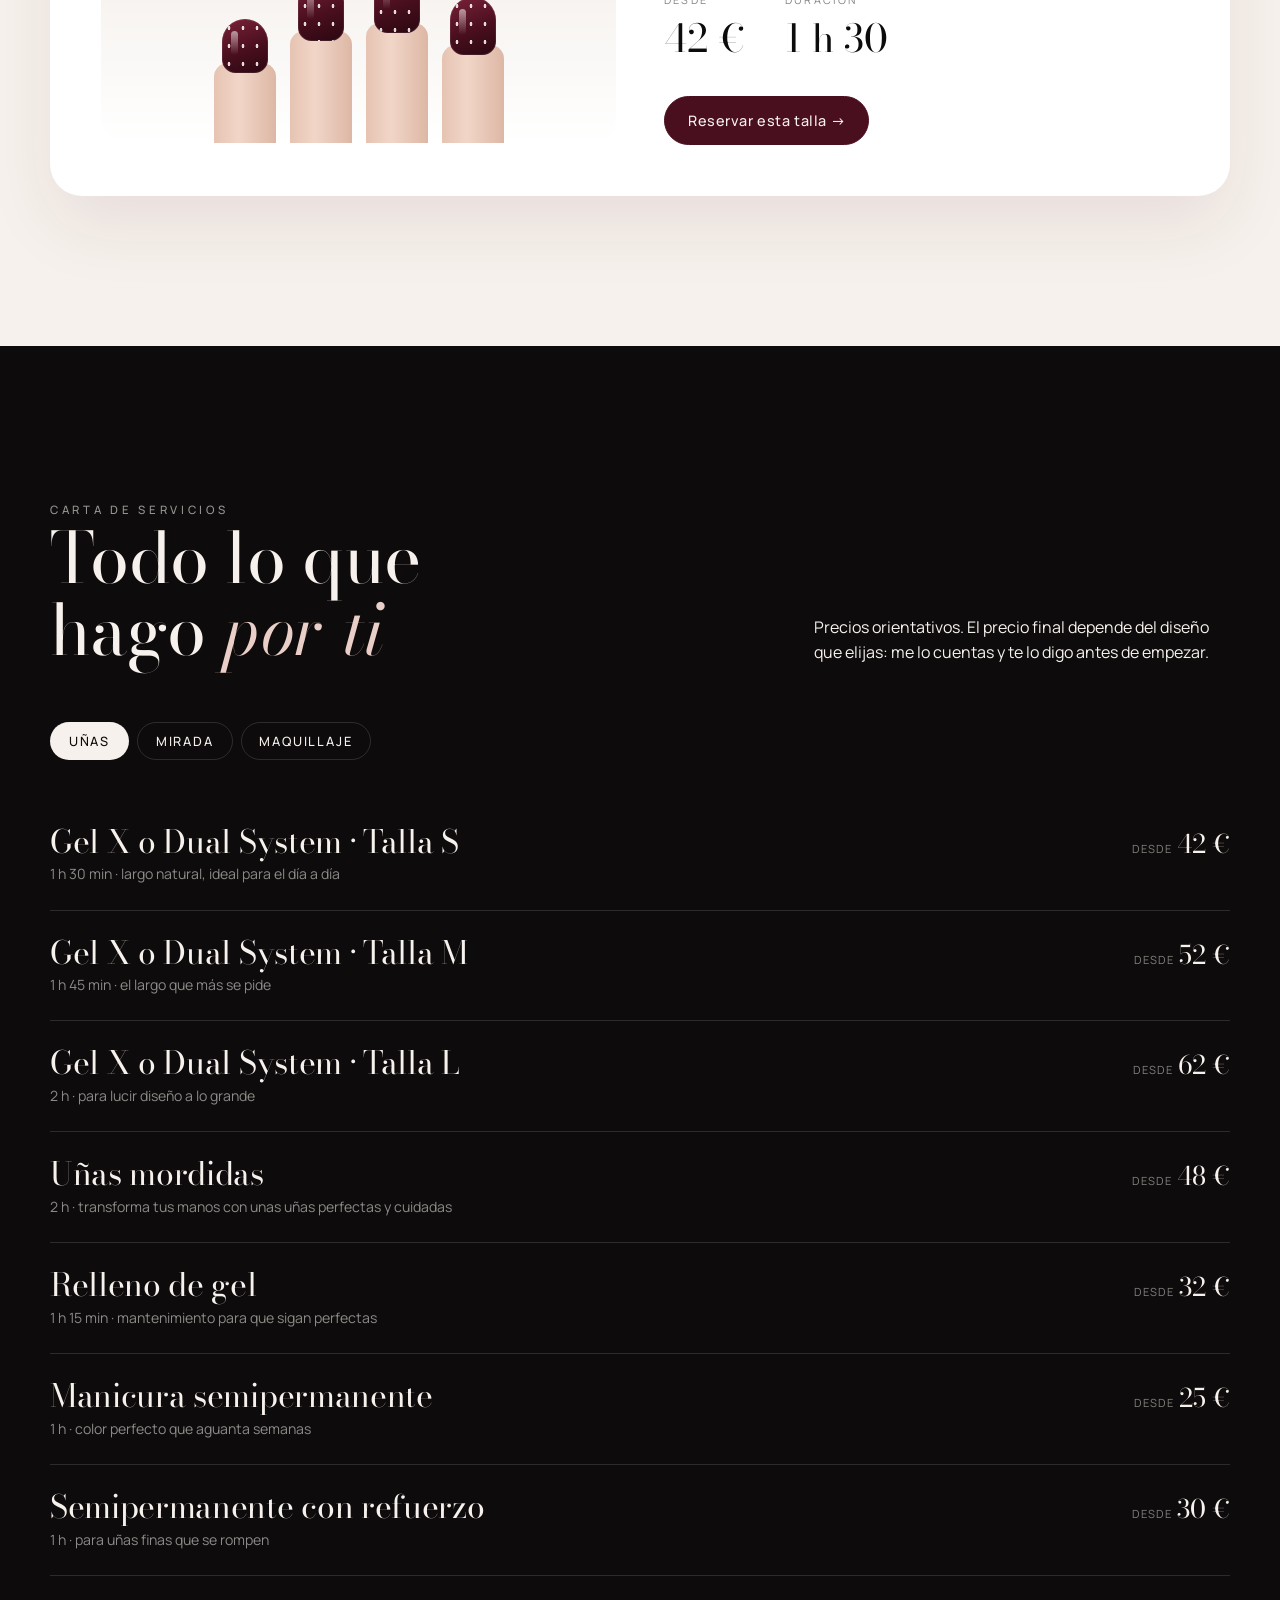
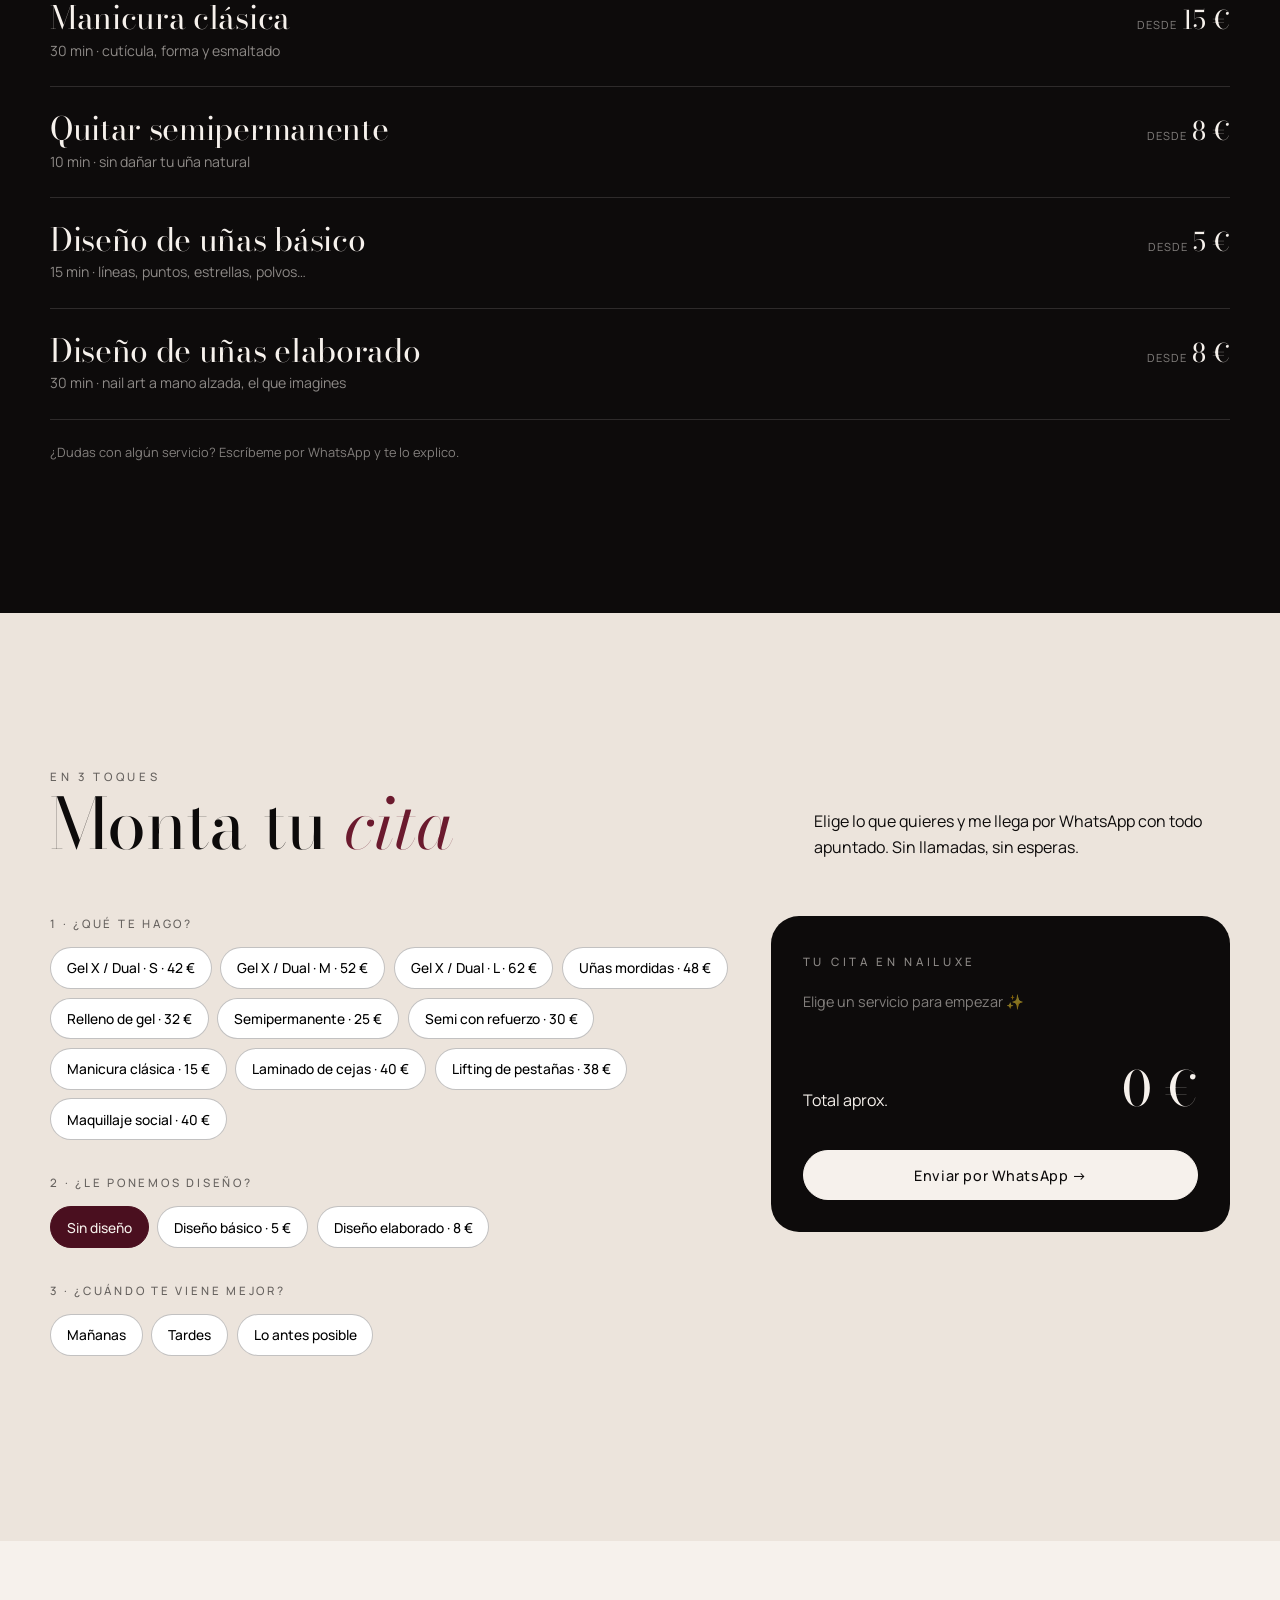
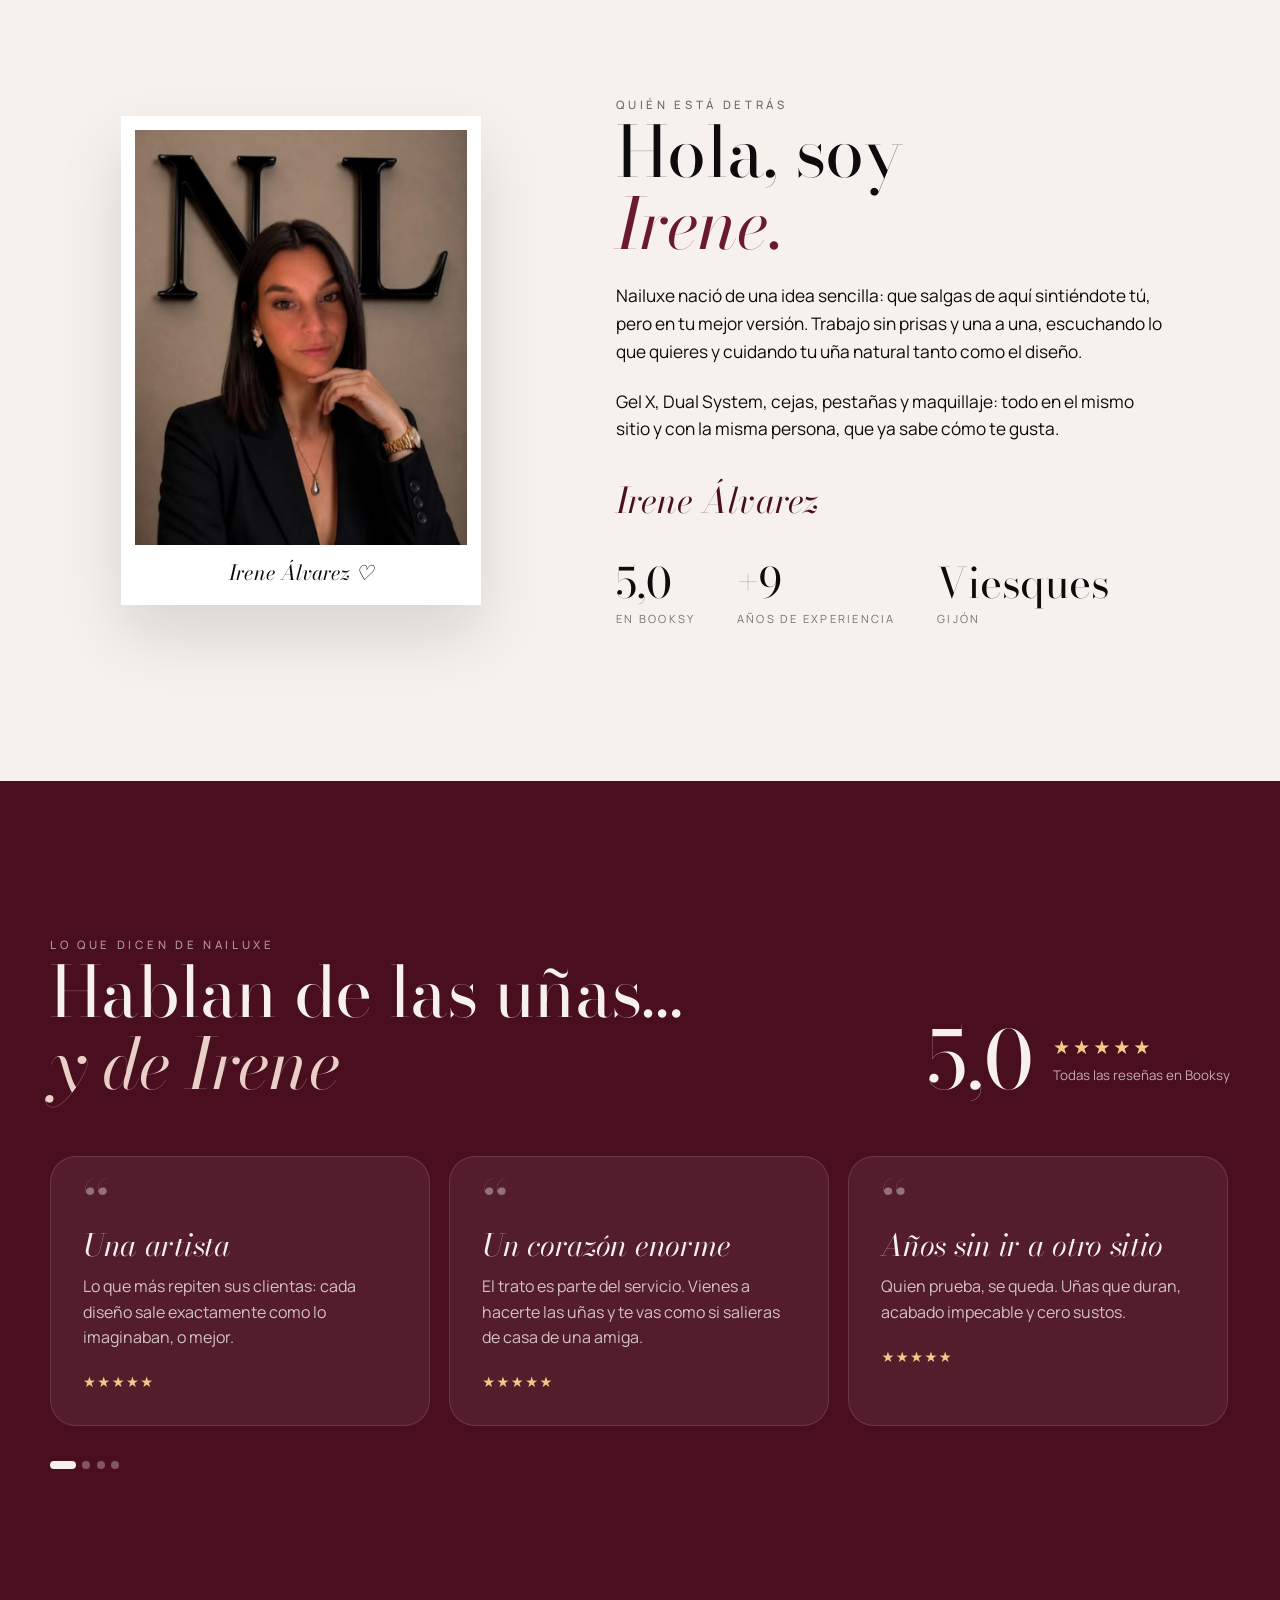
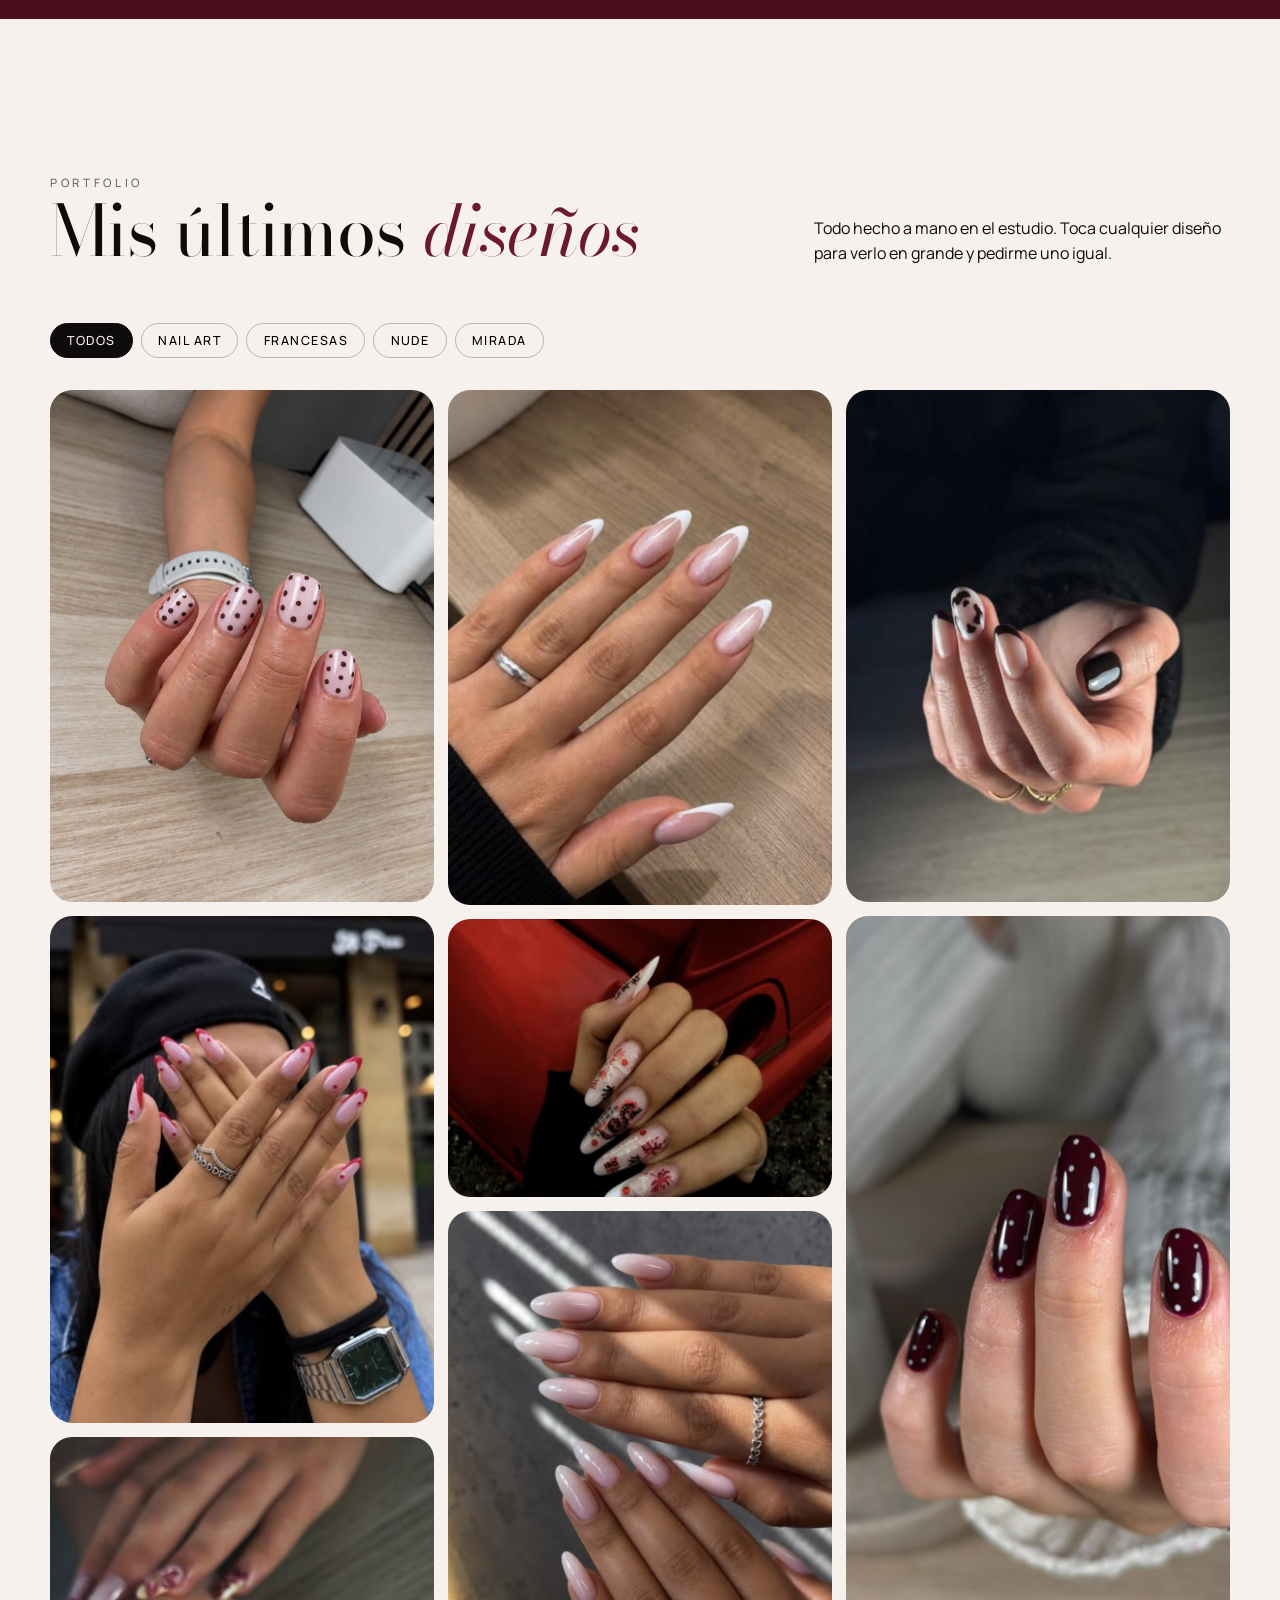
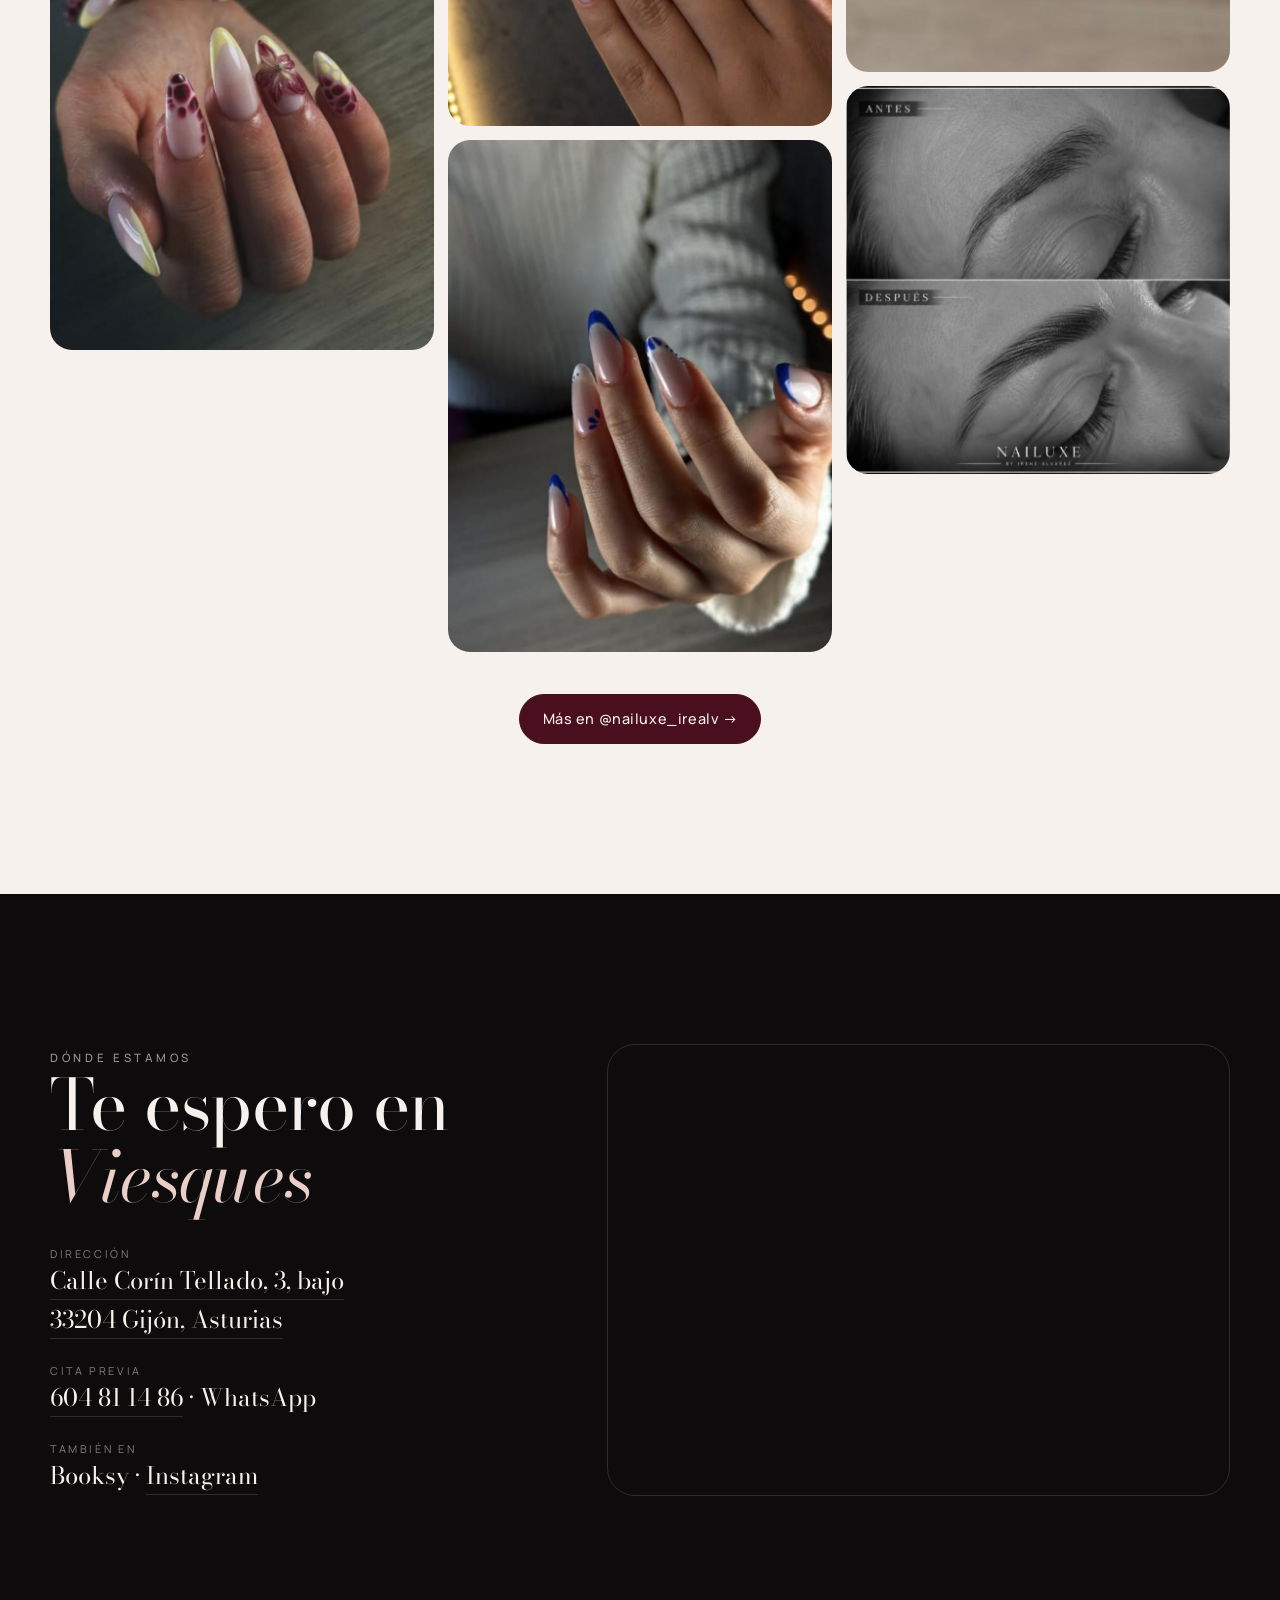
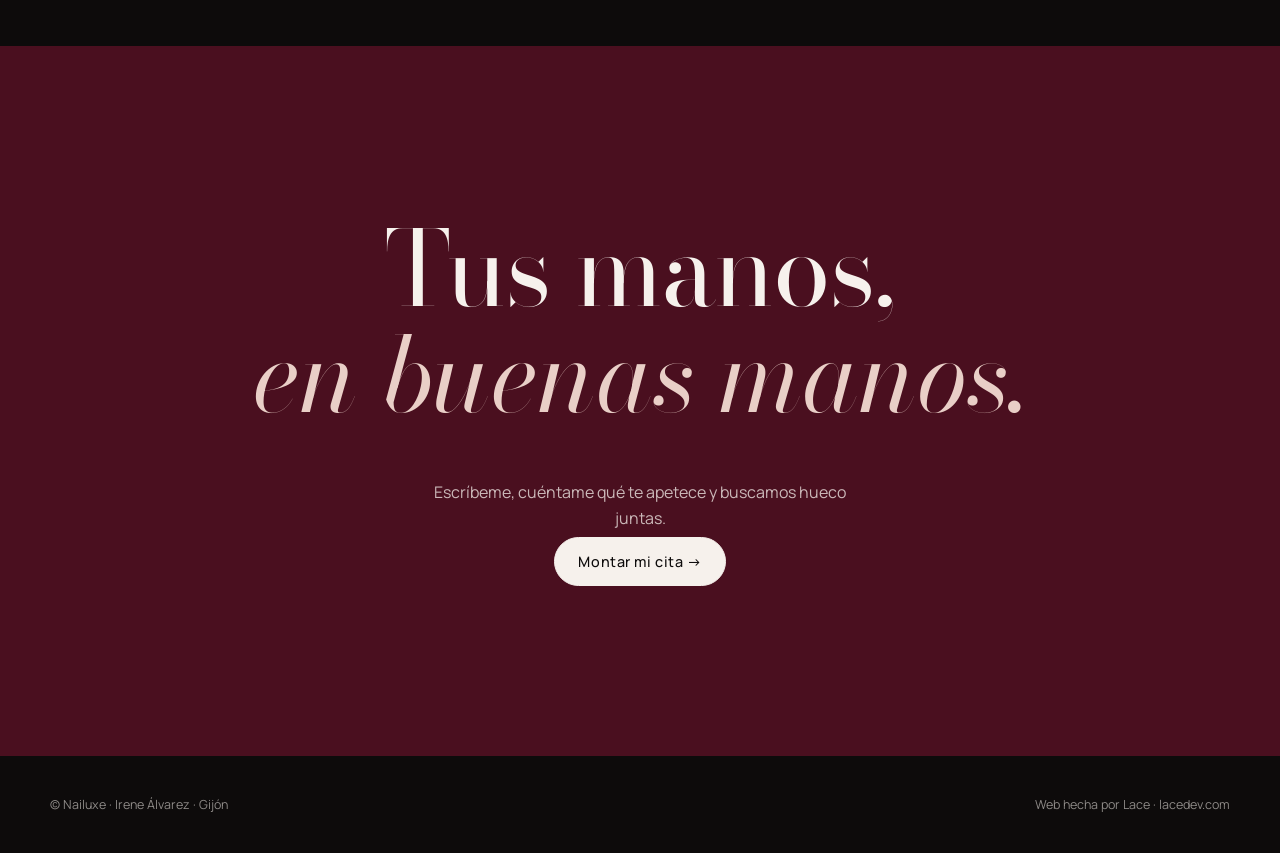
==== commit 64248dc0: "Datos de la bio: +9 años, enlace de Maps Co-Authored-By: Claude Opus 5.5 <noreply@anthropic.com> Cla" ====
--- a/index.html
+++ b/index.html
@@ -279,7 +279,7 @@
     <div>
       <span class="badge"><span class="stars">5,0 ★</span> Valoración perfecta en Booksy</span>
       <h1 class="rv">Uñas que<br>hablan <em>de ti.</em></h1>
-      <p class="lead rv">Soy Irene Álvarez y esto es Nailuxe: mi estudio de uñas en Viesques, Gijón. Gel X, Dual System y nail art hecho con calma, a tu medida y con mucho mimo.</p>
+      <p class="lead rv">Soy Irene Álvarez y esto es Nailuxe: mi estudio de uñas en Viesques, Gijón. Más de 9 años especializada en nail art: Gel X, Dual System y diseños hechos a mano, con calma y mucho mimo.</p>
       <div class="ctas rv">
         <a class="btn btn-solid" href="#cita">Montar mi cita →</a>
         <a class="btn btn-ghost" href="#servicios">Ver precios</a>
@@ -400,7 +400,7 @@
       <div class="sign">Irene Álvarez</div>
       <div class="facts">
         <div><strong>5,0</strong><small>en Booksy</small></div>
-        <div><strong>1 a 1</strong><small>atención</small></div>
+        <div><strong>+9</strong><small>años de experiencia</small></div>
         <div><strong>Viesques</strong><small>Gijón</small></div>
       </div>
     </div>
@@ -458,7 +458,7 @@
       <span class="eyebrow" style="opacity:.6">Dónde estamos</span>
       <h2 class="rv">Te espero en<br><em>Viesques</em></h2>
       <dl>
-        <dt>Dirección</dt><dd><a href="https://maps.google.com/?q=Calle+Corín+Tellado+3,+33204+Gijón" target="_blank" rel="noopener">Calle Corín Tellado, 3, bajo<br>33204 Gijón, Asturias</a></dd>
+        <dt>Dirección</dt><dd><a href="https://maps.app.goo.gl/ehcDgFLsmTQH2are7" target="_blank" rel="noopener">Calle Corín Tellado, 3, bajo<br>33204 Gijón, Asturias</a></dd>
         <dt>Cita previa</dt><dd><a href="https://wa.me/34604811486" target="_blank" rel="noopener">604 81 14 86</a> · WhatsApp</dd>
         <dt>También en</dt><dd>Booksy · <a href="https://instagram.com/nailuxe_irealv" target="_blank" rel="noopener">Instagram</a></dd>
       </dl>
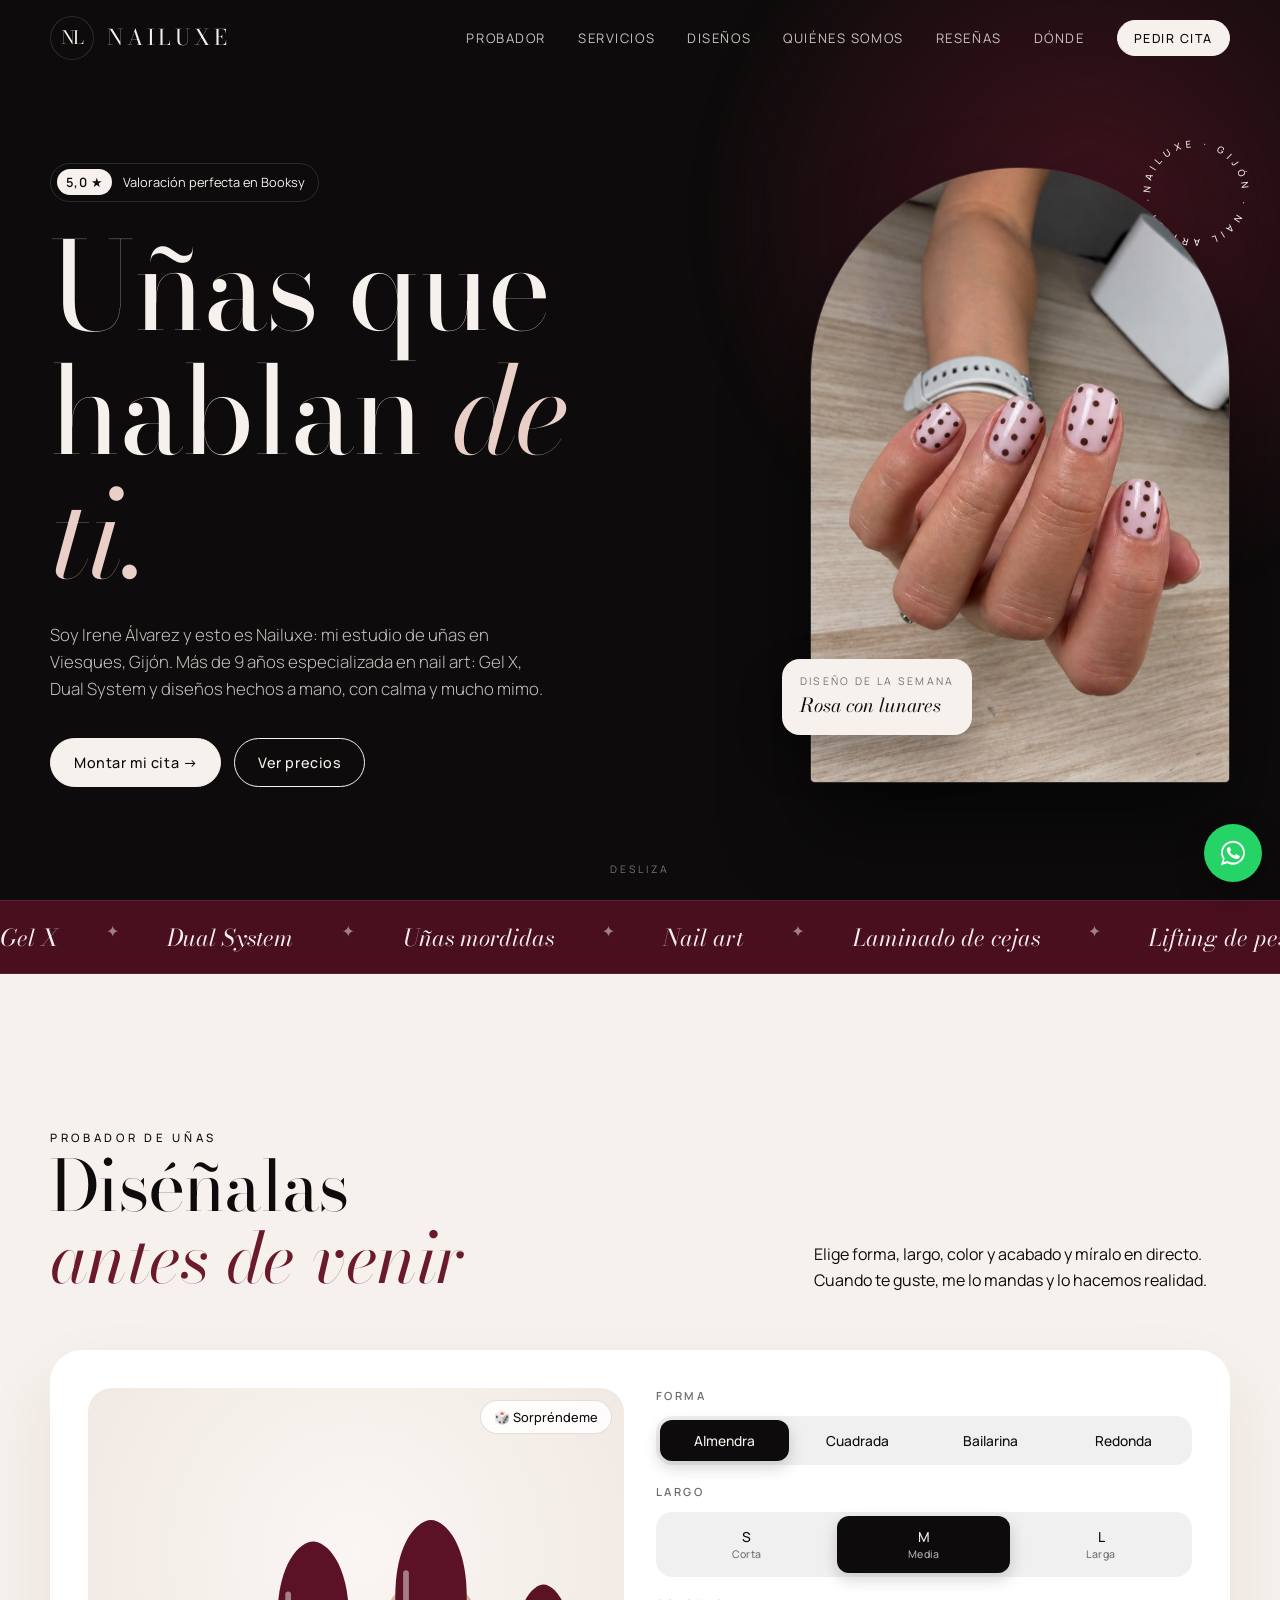
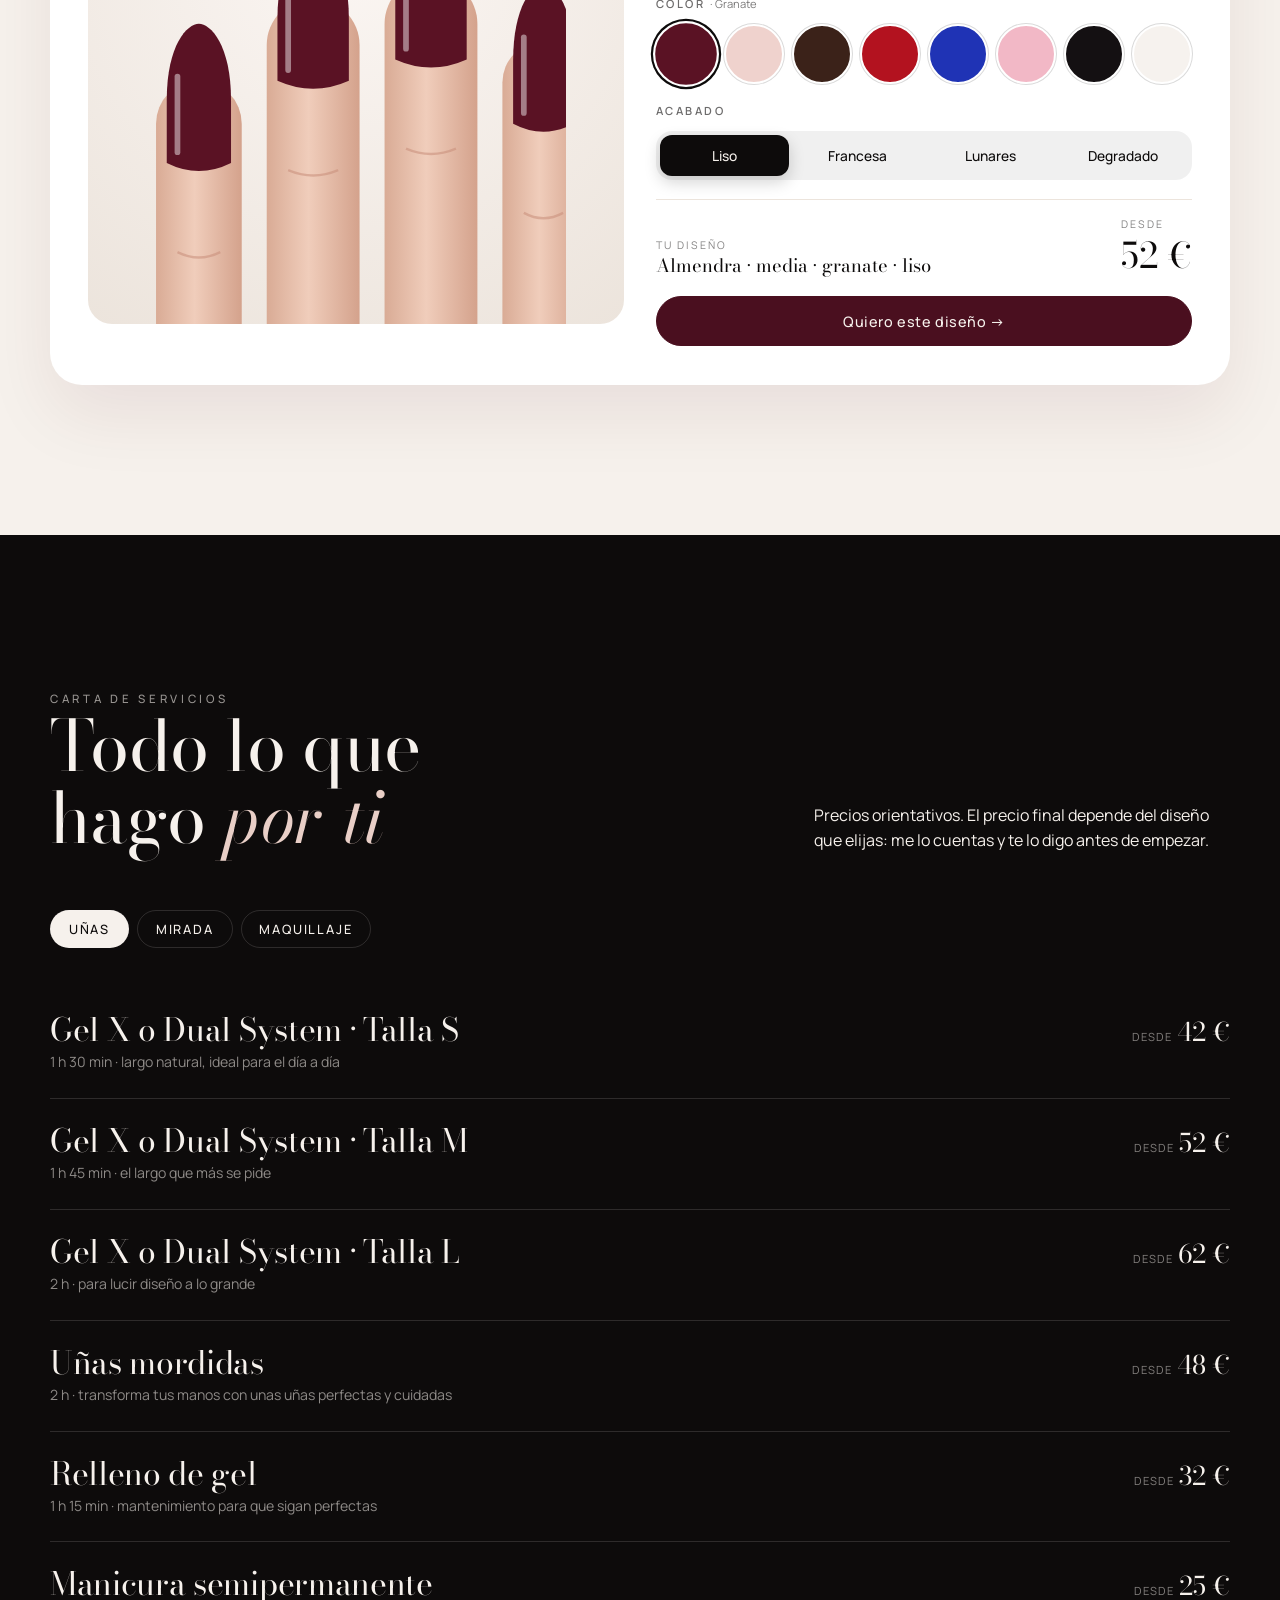
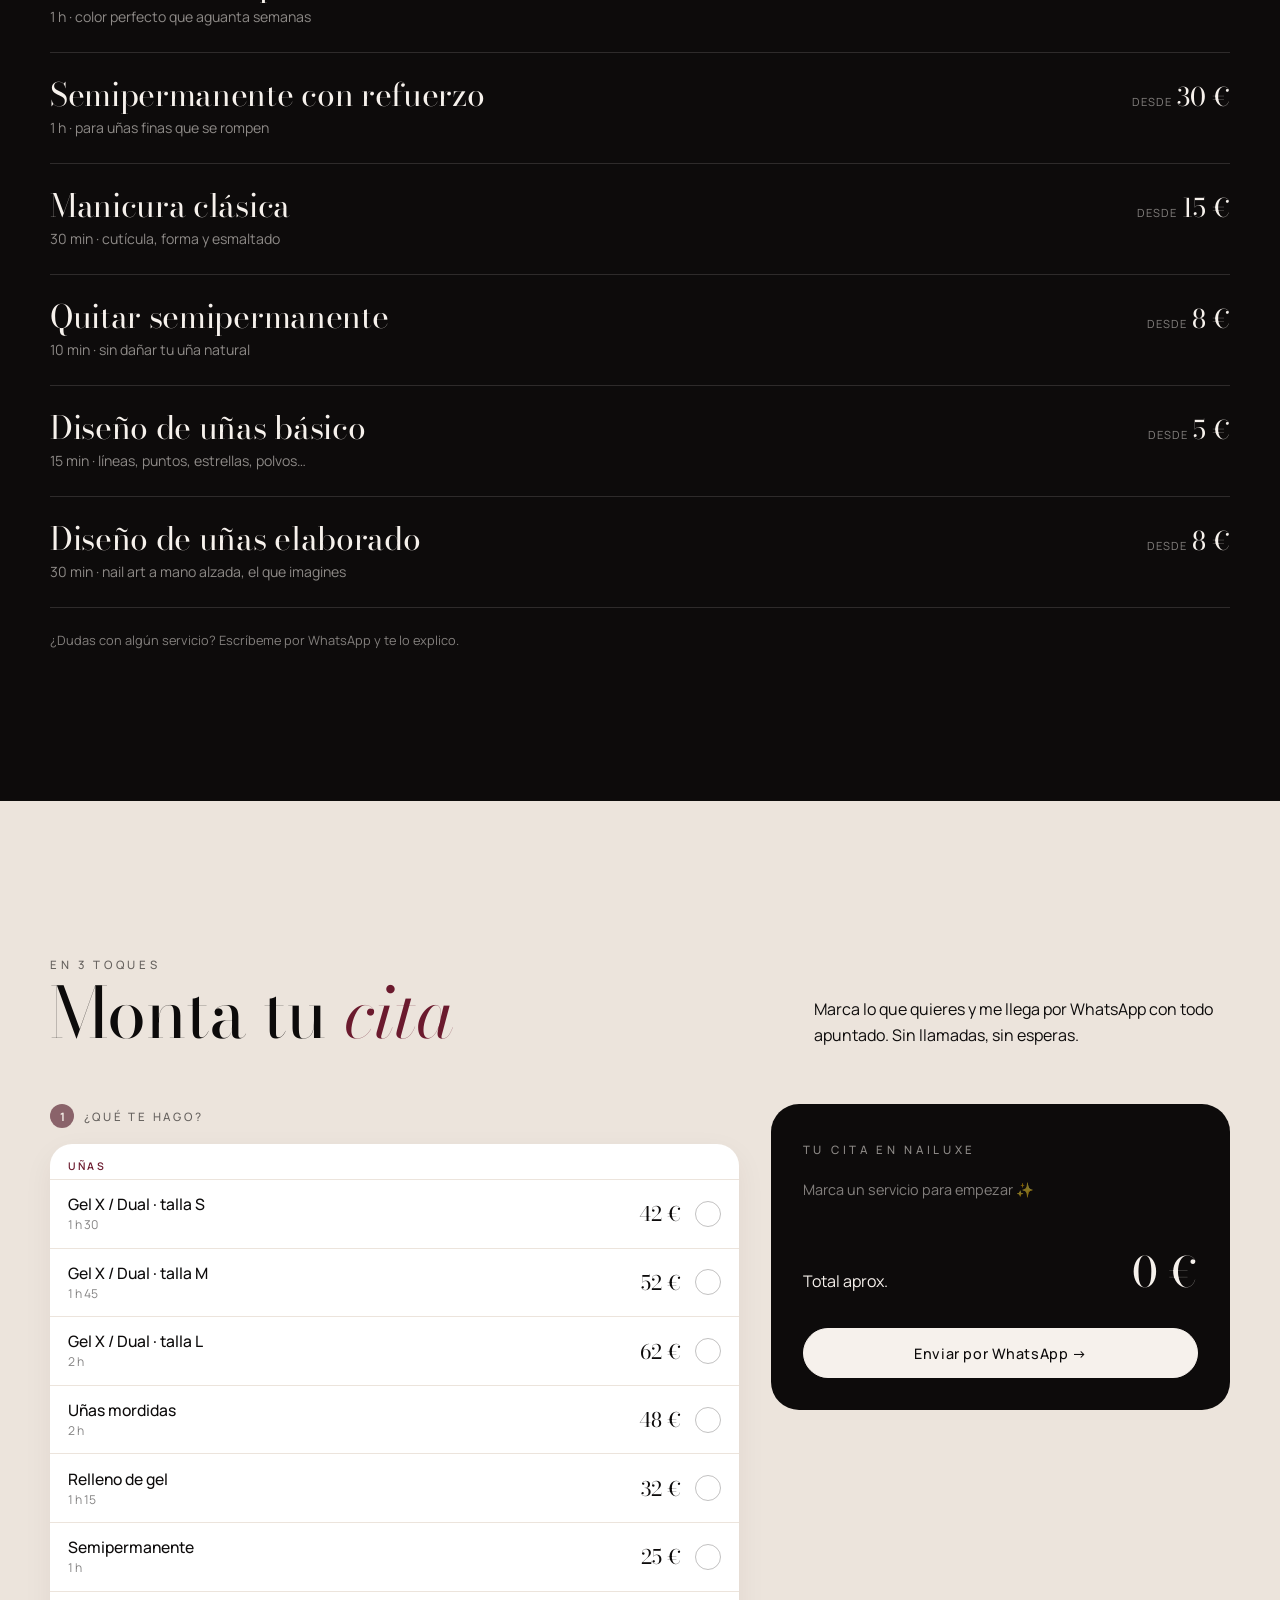
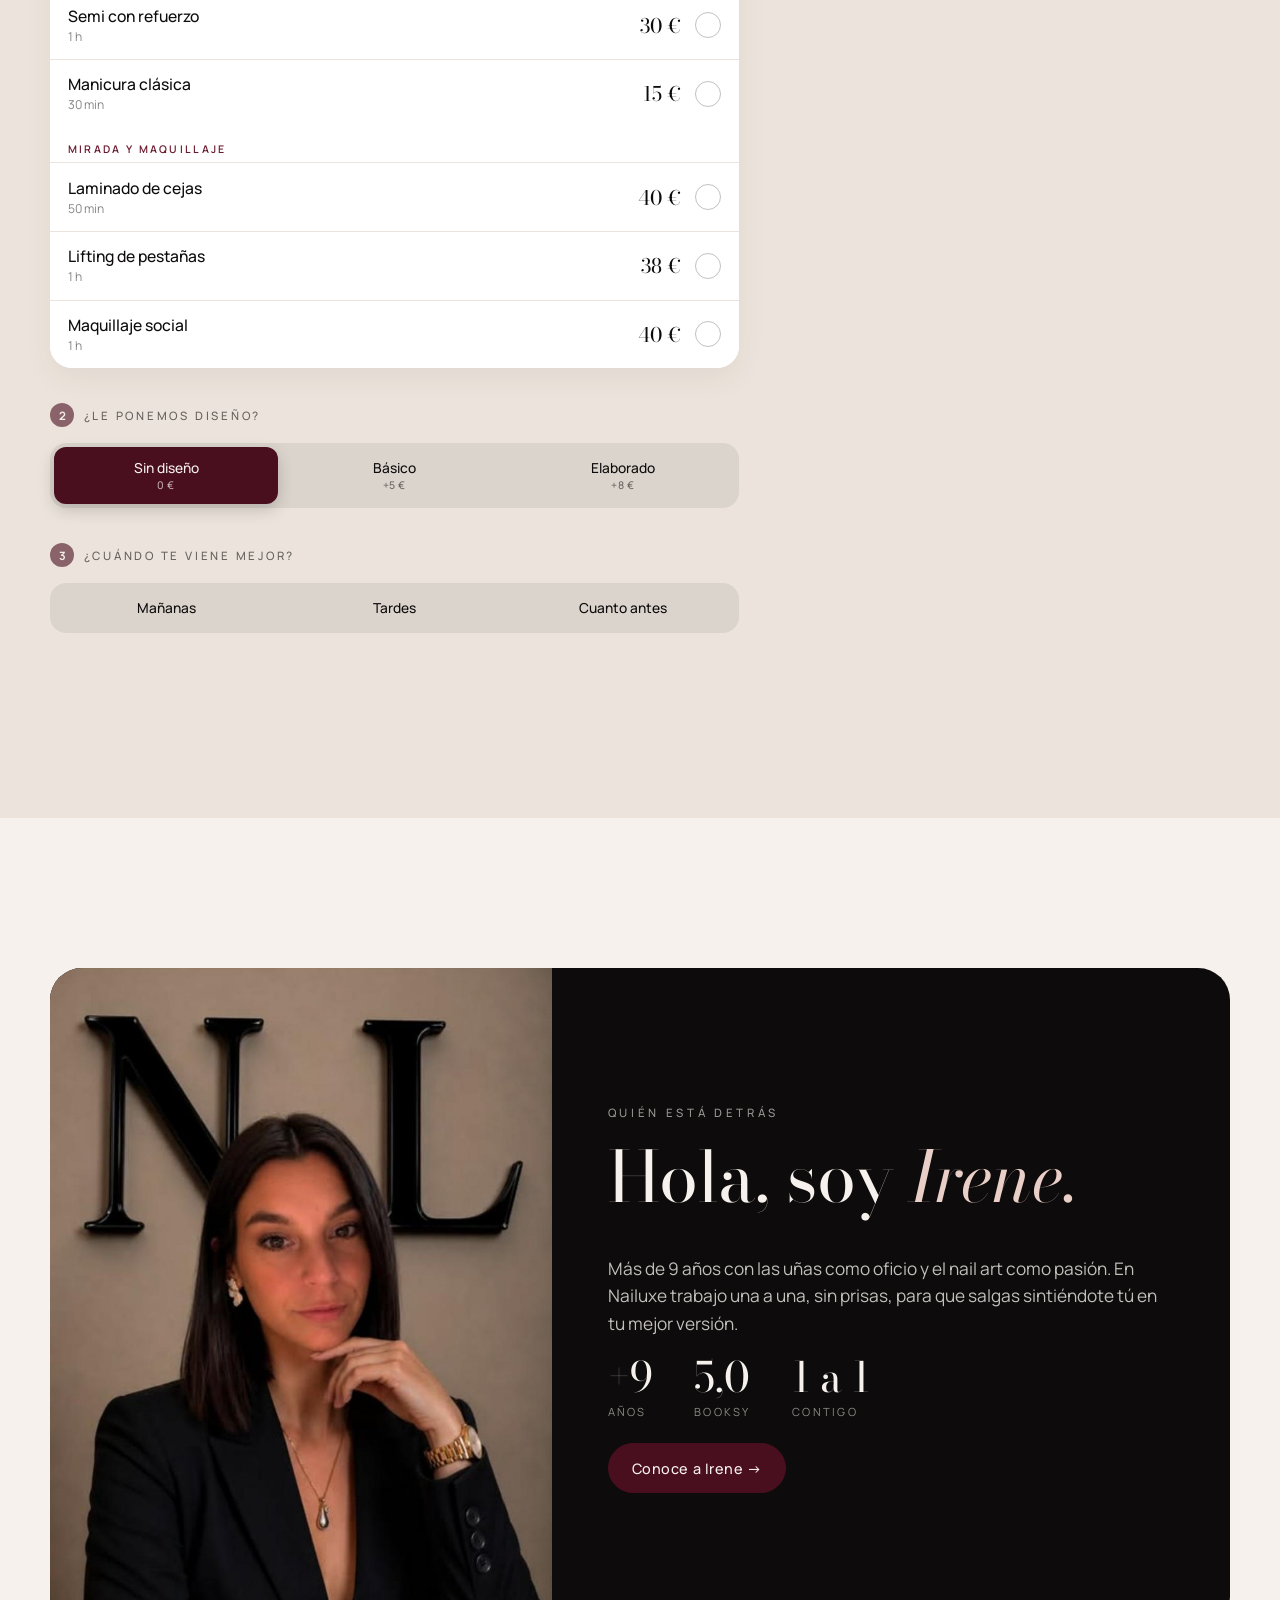
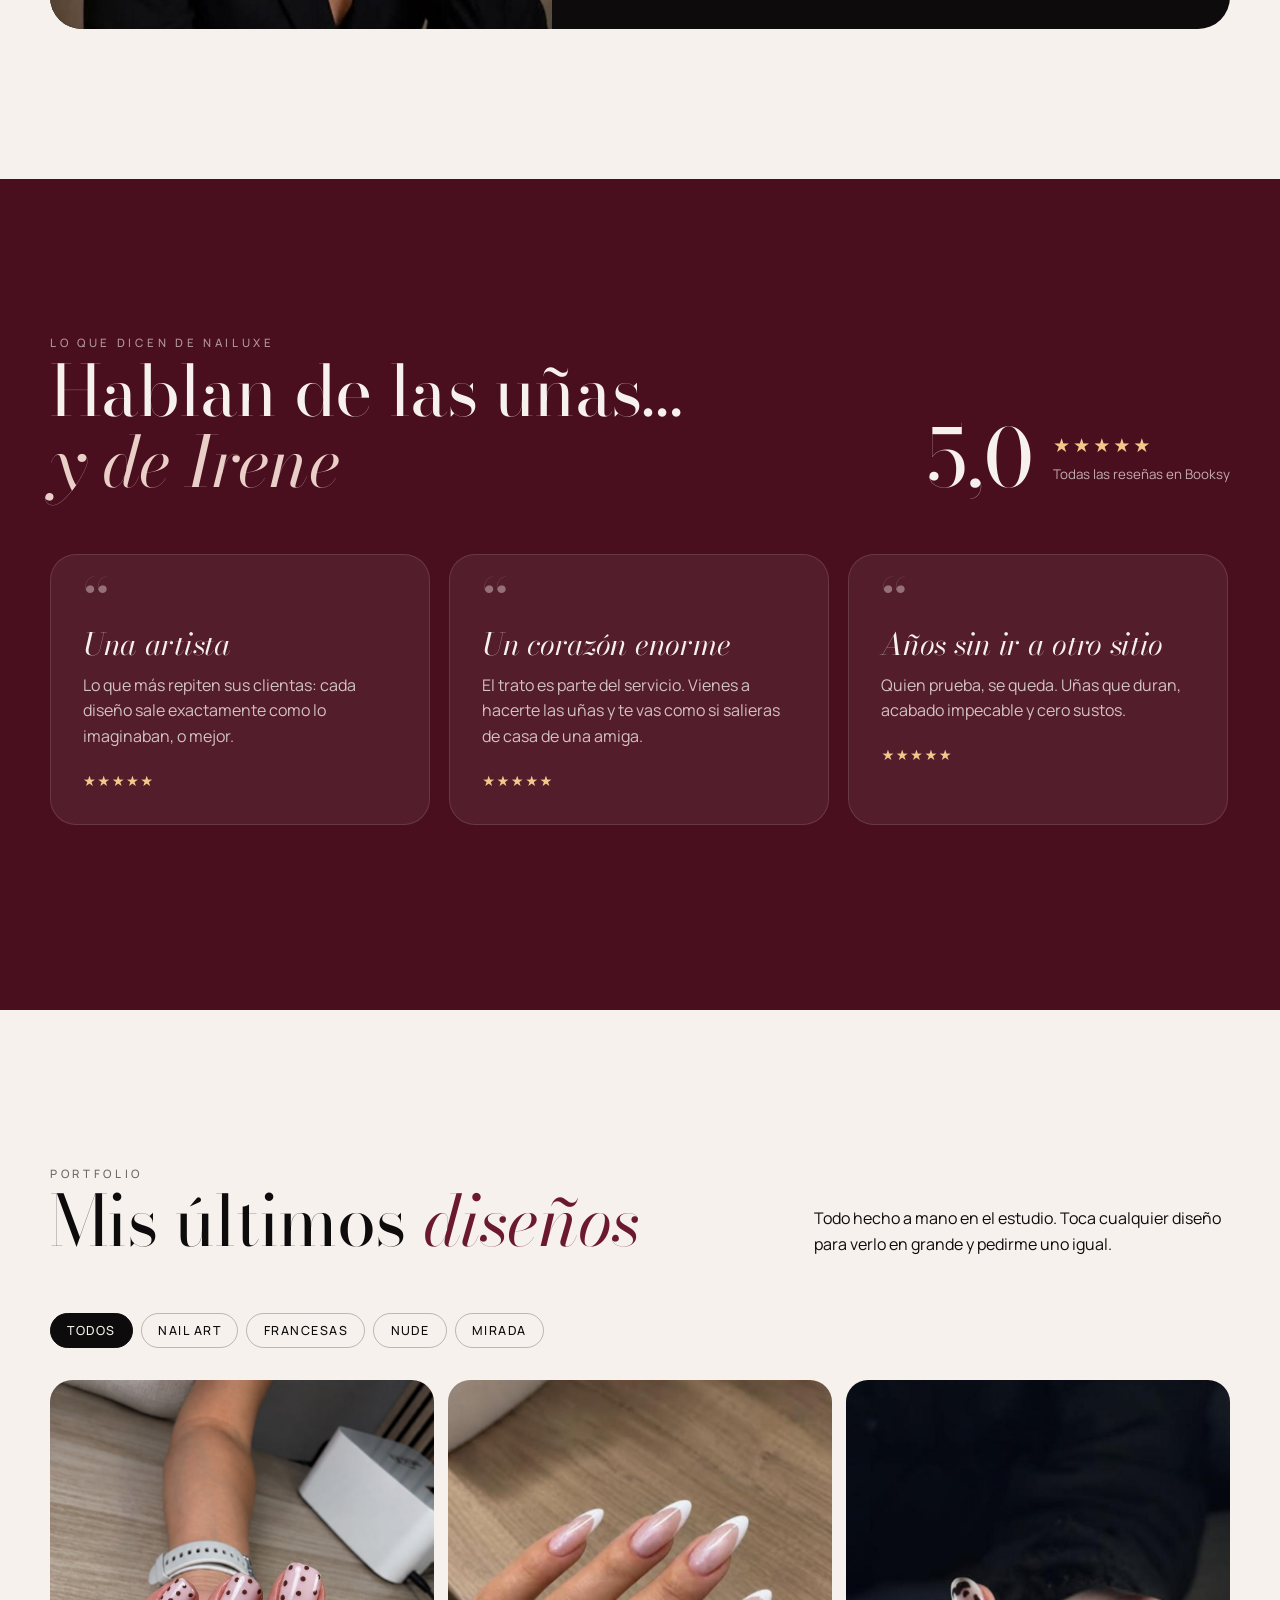
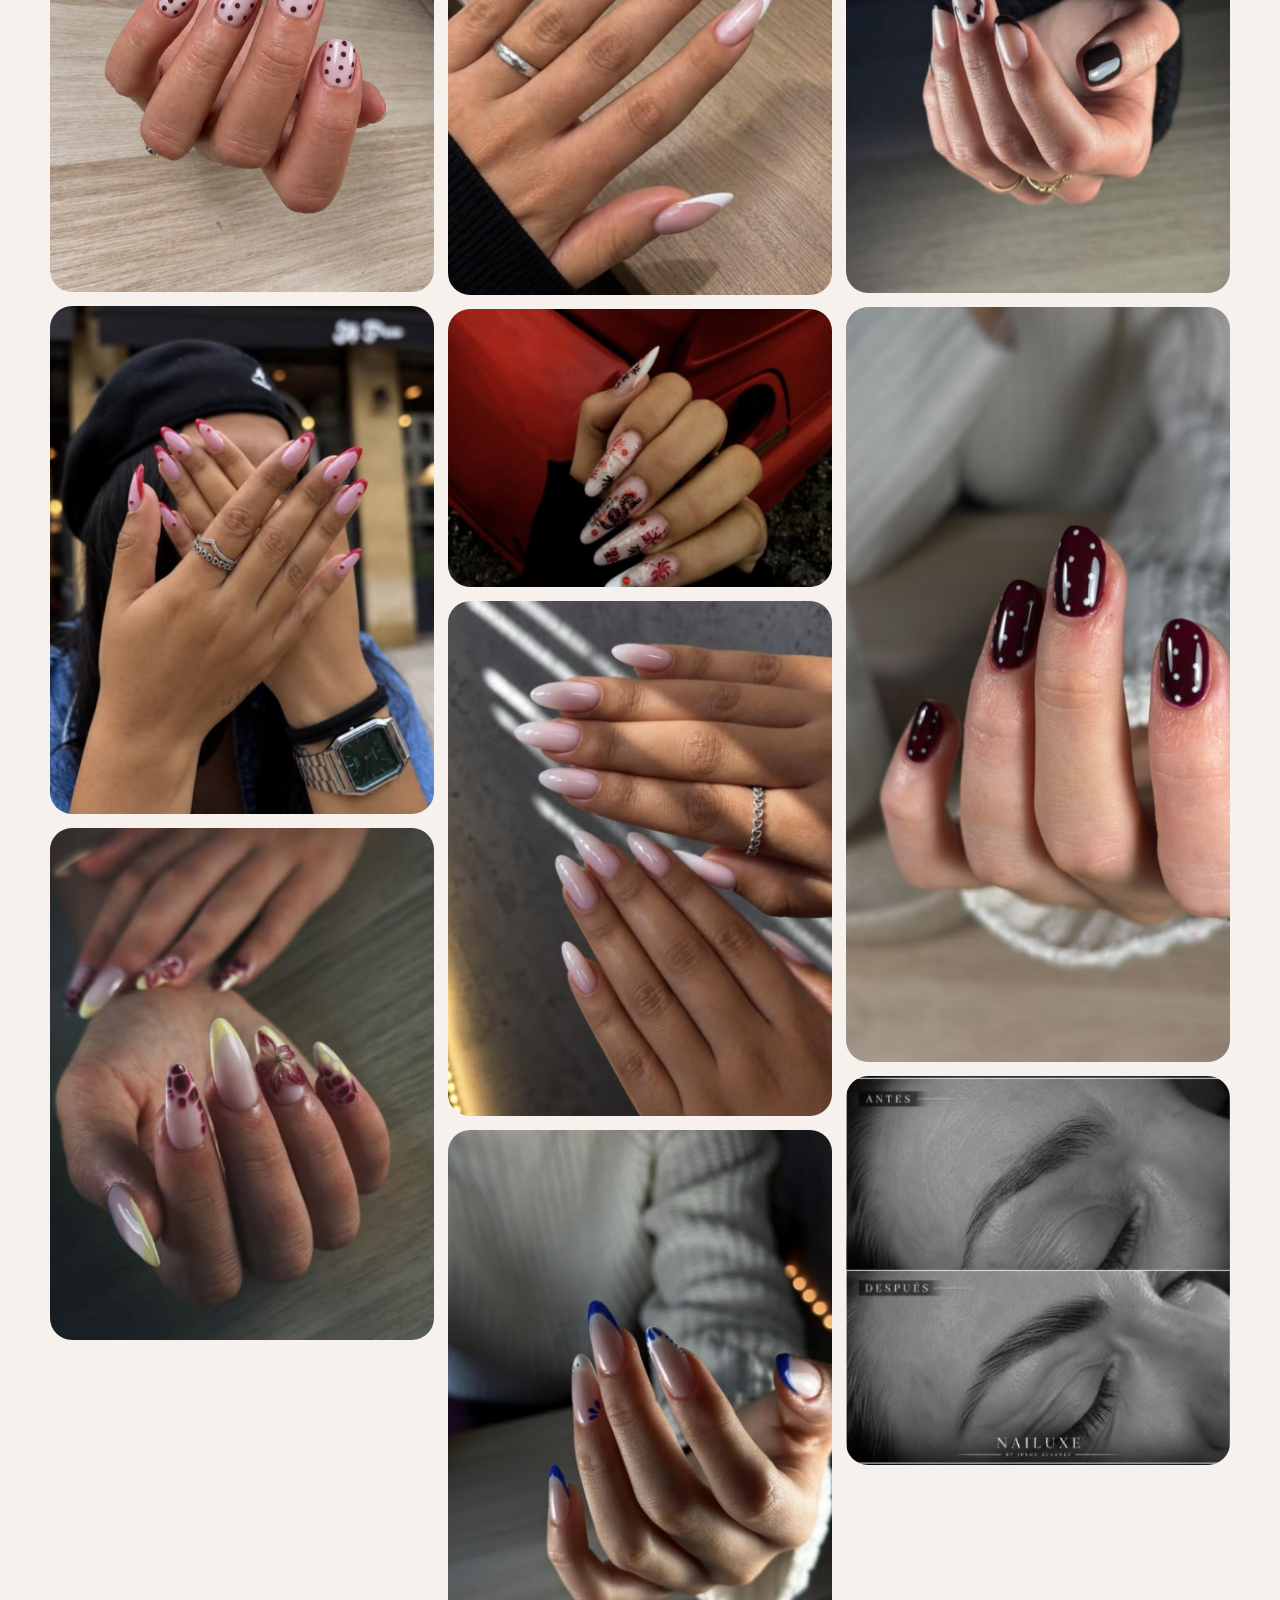
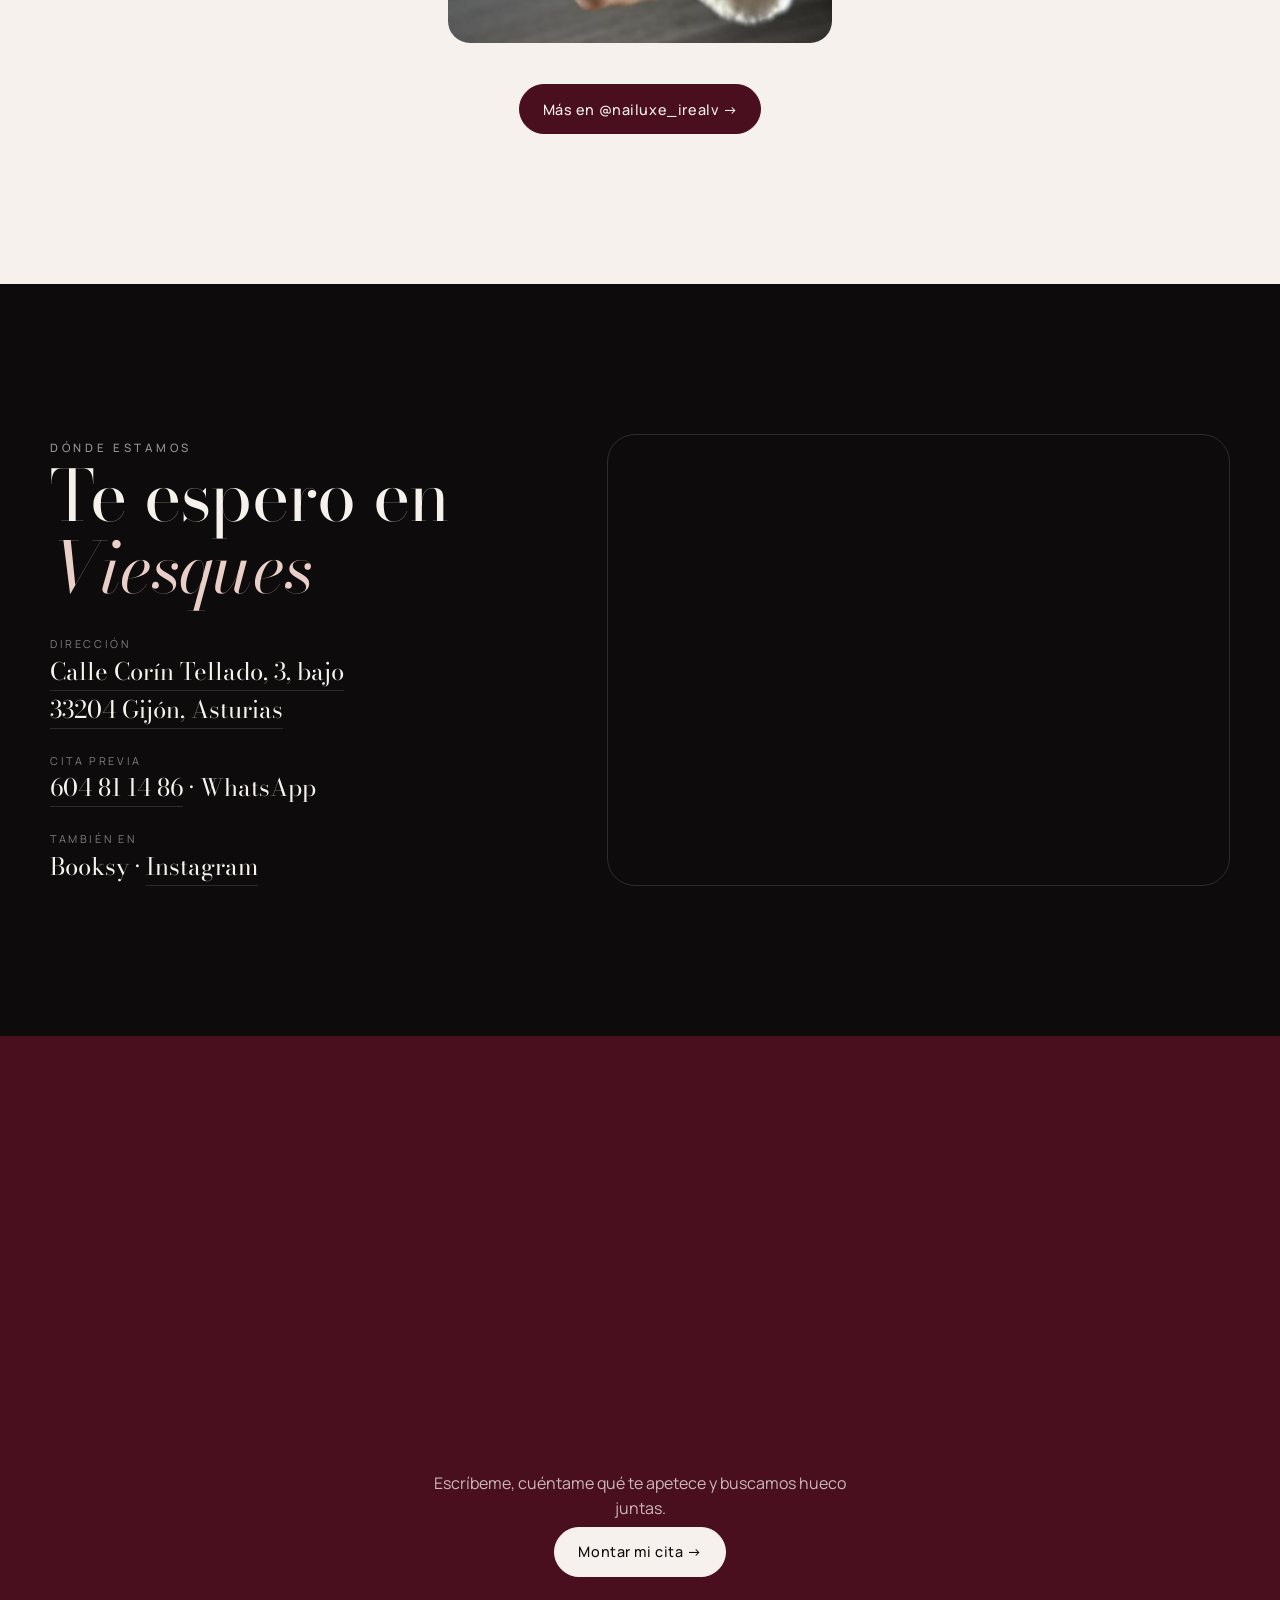
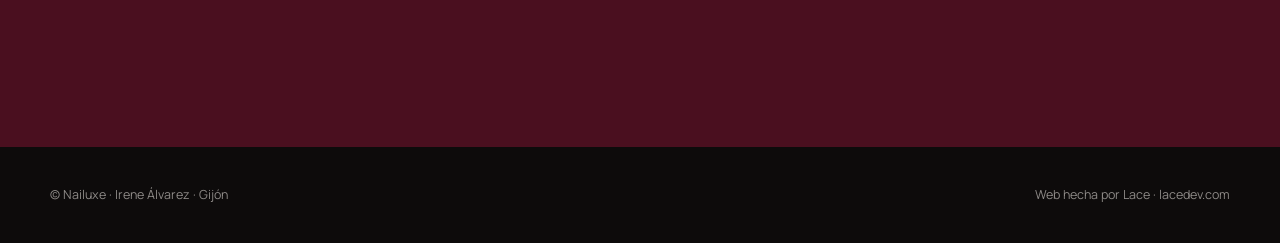
==== commit 715a88d3: "Probador de uñas, cita rediseñada para móvil y página Quiénes somos Co-Authored-By: Claude Opus 5.5 " ====
--- a/index.html
+++ b/index.html
@@ -16,234 +16,7 @@
 <link rel="preconnect" href="https://fonts.googleapis.com">
 <link rel="preconnect" href="https://fonts.gstatic.com" crossorigin>
 <link href="https://fonts.googleapis.com/css2?family=Bodoni+Moda:ital,opsz,wght@0,6..96,400;0,6..96,500;1,6..96,400&family=Manrope:wght@300;400;500;600&display=swap" rel="stylesheet">
-<style>
-:root{
-  --ink:#0d0b0b; --ink2:#171314; --paper:#f6f1ec; --paper2:#ece4dc;
-  --wine:#4a0f1f; --wine2:#6b1a2e; --rose:#e9cfc7; --line:rgba(246,241,236,.14);
-  --serif:"Bodoni Moda", Didot, "Times New Roman", serif;
-  --sans:"Manrope", system-ui, -apple-system, sans-serif;
-}
-*{box-sizing:border-box;margin:0;padding:0}
-html{scroll-behavior:smooth;-webkit-text-size-adjust:100%}
-body{font-family:var(--sans);background:var(--paper);color:var(--ink);line-height:1.6;overflow-x:hidden}
-img{max-width:100%;display:block}
-a{color:inherit}
-.wrap{width:min(1180px,100% - 40px);margin-inline:auto}
-.eyebrow{font-size:.72rem;letter-spacing:.32em;text-transform:uppercase;font-weight:500}
-h1,h2,h3{font-family:var(--serif);font-weight:400;line-height:1.02;letter-spacing:-.01em}
-h2{font-size:clamp(2.3rem,6vw,4.4rem)}
-h2 em,h1 em{font-style:italic;color:var(--wine2)}
-.btn{display:inline-flex;align-items:center;gap:.6em;padding:1em 1.6em;border-radius:999px;font:500 .9rem var(--sans);letter-spacing:.04em;text-decoration:none;border:1px solid currentColor;cursor:pointer;transition:.3s}
-.btn-solid{background:var(--paper);color:var(--ink);border-color:var(--paper)}
-.btn-solid:hover{background:var(--rose);border-color:var(--rose)}
-.btn-ghost{color:var(--paper);background:transparent}
-.btn-ghost:hover{background:var(--paper);color:var(--ink)}
-.btn-wine{background:var(--wine);color:var(--paper);border-color:var(--wine)}
-.btn-wine:hover{background:var(--wine2);border-color:var(--wine2)}
-
-/* Monograma */
-.mono{font-family:var(--serif);font-weight:400;letter-spacing:-.06em;display:inline-flex;align-items:center;justify-content:center;width:44px;height:44px;border-radius:50%;background:var(--ink);color:var(--paper);border:1px solid var(--line);font-size:1.15rem}
-
-/* Header */
-header{position:fixed;inset:0 0 auto;z-index:50;transition:.4s;color:var(--paper)}
-header.solid{background:rgba(13,11,11,.86);backdrop-filter:blur(14px);-webkit-backdrop-filter:blur(14px)}
-.nav{display:flex;align-items:center;justify-content:space-between;height:76px}
-.brand{display:flex;align-items:center;gap:.8rem;text-decoration:none}
-.brand b{font-family:var(--serif);font-weight:400;font-size:1.35rem;letter-spacing:.18em}
-.links{display:flex;gap:2rem;align-items:center}
-.links a{text-decoration:none;font-size:.82rem;letter-spacing:.12em;text-transform:uppercase;opacity:.8}
-.links a:hover{opacity:1}
-.links .btn{opacity:1;padding:.7em 1.3em;font-size:.78rem}
-.menu-btn{display:none;background:none;border:1px solid var(--line);color:var(--paper);border-radius:999px;padding:.55em 1.1em;font:500 .78rem var(--sans);letter-spacing:.14em;text-transform:uppercase;cursor:pointer}
-.drop{position:fixed;top:76px;right:14px;left:14px;background:var(--ink);border:1px solid var(--line);border-radius:22px;padding:.6rem;display:grid;gap:2px;transform:translateY(-10px);opacity:0;pointer-events:none;transition:.3s;z-index:49}
-.drop.open{transform:none;opacity:1;pointer-events:auto}
-.drop a{color:var(--paper);text-decoration:none;padding:1rem 1.1rem;border-radius:14px;font-family:var(--serif);font-size:1.4rem;display:flex;justify-content:space-between}
-.drop a span{font:400 .7rem var(--sans);letter-spacing:.2em;opacity:.45;align-self:center}
-.drop a:active,.drop a:hover{background:var(--ink2)}
-@media(max-width:860px){.links{display:none}.menu-btn{display:block}}
-
-/* Hero */
-.hero{background:var(--ink);color:var(--paper);min-height:100svh;position:relative;overflow:hidden;display:flex;align-items:center;padding:120px 0 70px}
-.hero:before{content:"";position:absolute;width:70vmax;height:70vmax;border-radius:50%;background:radial-gradient(circle,rgba(107,26,46,.55),transparent 62%);right:-20vmax;top:-18vmax;filter:blur(10px);animation:glow 9s ease-in-out infinite alternate}
-@keyframes glow{to{transform:translate(-6vmax,8vmax) scale(1.1)}}
-.hero-grid{display:grid;grid-template-columns:1.15fr .85fr;gap:4rem;align-items:center;position:relative}
-.hero h1{font-size:clamp(3.4rem,9.5vw,8rem);margin:1.4rem 0 1.6rem}
-.hero h1 em{color:var(--rose)}
-.hero p.lead{max-width:30em;opacity:.78;font-size:1.05rem;font-weight:300}
-.hero .ctas{display:flex;flex-wrap:wrap;gap:.8rem;margin-top:2.2rem}
-.badge{display:inline-flex;align-items:center;gap:.7rem;border:1px solid var(--line);border-radius:999px;padding:.45em 1em .45em .5em;font-size:.8rem}
-.badge .stars{background:var(--paper);color:var(--ink);border-radius:999px;padding:.2em .7em;font-weight:600;letter-spacing:.05em}
-.arch{position:relative;justify-self:end;width:min(420px,100%)}
-.arch .frame{border-radius:999px 999px 24px 24px;overflow:hidden;aspect-ratio:3/4.4;border:1px solid var(--line);box-shadow:0 40px 80px rgba(0,0,0,.5)}
-.arch img{width:100%;height:100%;object-fit:cover;transform:scale(1.04);transition:transform 1.2s}
-.arch:hover img{transform:scale(1.1)}
-.arch .tag{position:absolute;left:-28px;bottom:48px;background:var(--paper);color:var(--ink);border-radius:18px;padding:.9rem 1.1rem;box-shadow:0 20px 40px rgba(0,0,0,.35);max-width:210px}
-.arch .tag small{display:block;font-size:.66rem;letter-spacing:.22em;text-transform:uppercase;opacity:.55}
-.arch .tag strong{font-family:var(--serif);font-weight:400;font-size:1.2rem;font-style:italic}
-.ring{position:absolute;top:-34px;right:-26px;width:120px;height:120px;animation:spin 22s linear infinite}
-.ring text{font:500 9.5px var(--sans);letter-spacing:3.4px;fill:var(--paper);text-transform:uppercase}
-@keyframes spin{to{transform:rotate(360deg)}}
-.scroll-hint{position:absolute;bottom:22px;left:50%;transform:translateX(-50%);font-size:.65rem;letter-spacing:.3em;text-transform:uppercase;opacity:.45}
-@media(max-width:860px){
-  .hero{padding-top:110px}
-  .hero-grid{grid-template-columns:1fr;gap:3rem}
-  .arch{justify-self:center;width:78%}
-  .arch .tag{left:-14%}
-  .ring{width:92px;height:92px;right:-8%}
-}
-
-/* Marquee */
-.marquee{background:var(--wine);color:var(--paper);overflow:hidden;border-block:1px solid rgba(255,255,255,.08)}
-.marquee .track{display:flex;gap:3rem;white-space:nowrap;padding:1.1rem 0;animation:mq 32s linear infinite;width:max-content}
-.marquee span{font-family:var(--serif);font-style:italic;font-size:1.45rem}
-.marquee i{font-style:normal;opacity:.5}
-@keyframes mq{to{transform:translateX(-50%)}}
-
-section{padding:clamp(80px,12vw,150px) 0}
-.head{display:flex;justify-content:space-between;align-items:end;gap:2rem;margin-bottom:3.5rem;flex-wrap:wrap}
-.head p{max-width:26em;opacity:.7}
-
-/* Talla */
-.talla{background:var(--paper)}
-.talla-box{display:grid;grid-template-columns:1fr 1fr;gap:3rem;align-items:center;background:#fff;border-radius:32px;padding:clamp(1.5rem,4vw,3.5rem);box-shadow:0 30px 70px rgba(74,15,31,.08)}
-.nail-stage{display:flex;justify-content:center;align-items:flex-end;gap:14px;height:340px;background:linear-gradient(180deg,var(--paper2),#fff);border-radius:24px;padding-bottom:0;overflow:hidden;position:relative}
-.finger{width:62px;display:flex;flex-direction:column;align-items:center}
-.finger .n{width:46px;border-radius:24px 24px 14px 14px;background:linear-gradient(160deg,#7a2238 0%,var(--wine) 55%,#2a0710 100%);position:relative;transition:height .7s cubic-bezier(.6,.05,.2,1.2);box-shadow:inset 0 0 0 1px rgba(255,255,255,.08)}
-.finger .n:after{content:"";position:absolute;left:9px;top:12px;width:7px;height:45%;border-radius:8px;background:linear-gradient(rgba(255,255,255,.55),transparent)}
-.finger .n:before{content:"";position:absolute;inset:0;background-image:radial-gradient(#fff 1.4px,transparent 1.6px);background-size:14px 18px;opacity:.85;border-radius:inherit}
-.finger .skin{width:62px;height:120px;background:linear-gradient(90deg,#e6c3b2,#f1d6c8 40%,#ddb7a5);border-radius:14px 14px 0 0;margin-top:-10px}
-.finger:nth-child(1){transform:translateY(40px)}.finger:nth-child(2){transform:translateY(8px)}.finger:nth-child(4){transform:translateY(22px)}
-.sizes{display:flex;gap:.6rem;margin:1.6rem 0}
-.sizes button{flex:1;border:1px solid var(--ink);background:none;border-radius:16px;padding:1rem .5rem;cursor:pointer;font-family:var(--serif);font-size:1.6rem;transition:.25s}
-.sizes button small{display:block;font:500 .64rem var(--sans);letter-spacing:.2em;text-transform:uppercase;opacity:.6;margin-top:.2rem}
-.sizes button.on{background:var(--ink);color:var(--paper)}
-.readout{display:flex;gap:2.5rem;border-top:1px solid var(--paper2);padding-top:1.4rem;margin-bottom:1.6rem}
-.readout div small{display:block;font-size:.68rem;letter-spacing:.2em;text-transform:uppercase;opacity:.5}
-.readout div strong{font-family:var(--serif);font-weight:400;font-size:2.4rem}
-@media(max-width:860px){.talla-box{grid-template-columns:1fr}.nail-stage{height:280px}}
-
-/* Servicios */
-.servicios{background:var(--ink);color:var(--paper)}
-.servicios h2 em{color:var(--rose)}
-.tabs{display:flex;gap:.5rem;margin-bottom:2.5rem;overflow-x:auto;scrollbar-width:none}
-.tabs button{border:1px solid var(--line);background:none;color:var(--paper);border-radius:999px;padding:.7em 1.4em;font:500 .8rem var(--sans);letter-spacing:.14em;text-transform:uppercase;cursor:pointer;white-space:nowrap}
-.tabs button.on{background:var(--paper);color:var(--ink)}
-.list{display:none}.list.on{display:block;animation:fade .5s}
-@keyframes fade{from{opacity:0;transform:translateY(10px)}}
-.row{display:grid;grid-template-columns:1fr auto;gap:1rem;padding:1.5rem 0;border-bottom:1px solid var(--line);align-items:baseline}
-.row h3{font-size:clamp(1.4rem,3vw,2rem)}
-.row p{opacity:.55;font-size:.88rem;margin-top:.3rem}
-.row .p{font-family:var(--serif);font-size:1.6rem;white-space:nowrap}
-.row .p small{font:400 .7rem var(--sans);opacity:.5;letter-spacing:.1em;margin-right:.4em}
-.note{opacity:.5;font-size:.8rem;margin-top:1.4rem}
-
-/* Configurador */
-.cita{background:var(--paper2)}
-.cita-box{display:grid;grid-template-columns:1.2fr .8fr;gap:2rem}
-.chips{display:flex;flex-wrap:wrap;gap:.55rem}
-.chip{border:1px solid rgba(13,11,11,.25);background:#fff;border-radius:999px;padding:.75em 1.15em;font:500 .86rem var(--sans);cursor:pointer;transition:.2s}
-.chip.on{background:var(--wine);border-color:var(--wine);color:var(--paper)}
-.step{margin-bottom:2.2rem}
-.step h4{font:500 .72rem var(--sans);letter-spacing:.24em;text-transform:uppercase;margin-bottom:1rem;opacity:.6}
-.ticket{background:var(--ink);color:var(--paper);border-radius:28px;padding:2rem;position:sticky;top:100px;align-self:start}
-.ticket .line{display:flex;justify-content:space-between;padding:.7rem 0;border-bottom:1px dashed var(--line);font-size:.92rem}
-.ticket .tot{display:flex;justify-content:space-between;align-items:baseline;margin:1.4rem 0}
-.ticket .tot strong{font-family:var(--serif);font-weight:400;font-size:3rem}
-.ticket .btn{width:100%;justify-content:center}
-.ticket .empty{opacity:.5;font-size:.9rem;padding:1rem 0}
-@media(max-width:860px){.cita-box{grid-template-columns:1fr}.ticket{position:static}}
-
-/* Irene */
-.irene-grid{display:grid;grid-template-columns:.9fr 1.1fr;gap:4rem;align-items:center}
-.polaroid{background:#fff;padding:14px 14px 60px;transform:rotate(-3deg);box-shadow:0 30px 60px rgba(0,0,0,.12);width:min(360px,90%);margin:auto;position:relative}
-.polaroid img{aspect-ratio:4/5;object-fit:cover;width:100%}
-.polaroid span{position:absolute;bottom:16px;left:0;right:0;text-align:center;font-family:var(--serif);font-style:italic;font-size:1.3rem}
-.irene p{font-size:1.08rem;opacity:.8;margin-top:1.4rem;max-width:32em}
-.sign{font-family:var(--serif);font-style:italic;font-size:2.2rem;margin-top:1.8rem;color:var(--wine)}
-.facts{display:flex;gap:2.6rem;margin-top:2.2rem;flex-wrap:wrap}
-.facts strong{font-family:var(--serif);font-weight:400;font-size:2.6rem;display:block;line-height:1}
-.facts small{font-size:.7rem;letter-spacing:.2em;text-transform:uppercase;opacity:.55}
-@media(max-width:860px){.irene-grid{grid-template-columns:1fr;gap:3rem}}
-
-/* Reseñas */
-.resenas{background:var(--wine);color:var(--paper);overflow:hidden}
-.resenas h2 em{color:var(--rose)}
-.score{display:flex;align-items:center;gap:1.2rem}
-.score strong{font-family:var(--serif);font-weight:400;font-size:5rem;line-height:1}
-.score .st{color:#f3c98b;letter-spacing:.15em;font-size:1.2rem}
-.cards{display:flex;gap:1.2rem;overflow-x:auto;scroll-snap-type:x mandatory;padding-bottom:1rem;scrollbar-width:none}
-.card{flex:0 0 min(380px,84%);scroll-snap-align:start;background:rgba(255,255,255,.06);border:1px solid rgba(255,255,255,.12);border-radius:26px;padding:2rem;transition:.3s}
-.card:hover{background:rgba(255,255,255,.1)}
-.card .q{font-family:var(--serif);font-size:4rem;line-height:.5;opacity:.4}
-.card h3{font-size:1.9rem;font-style:italic;margin:.6rem 0 .8rem}
-.card p{opacity:.78}
-.card .st{color:#f3c98b;margin-top:1.2rem;font-size:.9rem;letter-spacing:.1em}
-.dots{display:flex;gap:.4rem;margin-top:1.2rem}
-.dots i{width:8px;height:8px;border-radius:50%;background:rgba(255,255,255,.3);transition:.3s}
-.dots i.on{background:var(--paper);width:26px;border-radius:8px}
-
-/* Insta */
-.insta{background:var(--paper);text-align:center}
-.insta-tiles{display:grid;grid-template-columns:repeat(4,1fr);gap:10px;margin:3rem 0 2.5rem}
-.tile{aspect-ratio:1;border-radius:18px;overflow:hidden;position:relative}
-.tile img{width:100%;height:100%;object-fit:cover}
-.t2{background:radial-gradient(circle at 30% 30%,#7a2238,var(--wine) 50%,#1a0409)}
-.t3{background:linear-gradient(135deg,#f3e6df,#e3c5b9)}
-.t4{background:var(--ink)}
-.tile .lbl{position:absolute;inset:0;display:flex;align-items:center;justify-content:center;font-family:var(--serif);font-style:italic;font-size:clamp(1rem,2.4vw,1.7rem);padding:1rem}
-.t2 .lbl,.t4 .lbl{color:var(--paper)}
-@media(max-width:700px){.insta-tiles{grid-template-columns:repeat(2,1fr)}}
-
-
-/* Portfolio */
-.portfolio{background:var(--paper)}
-.filters{display:flex;gap:.5rem;margin-bottom:2rem;overflow-x:auto;scrollbar-width:none}
-.filters button{border:1px solid rgba(13,11,11,.25);background:none;border-radius:999px;padding:.65em 1.3em;font:500 .78rem var(--sans);letter-spacing:.12em;text-transform:uppercase;cursor:pointer;white-space:nowrap;transition:.25s}
-.filters button.on{background:var(--ink);color:var(--paper);border-color:var(--ink)}
-.gallery{columns:3 280px;column-gap:14px}
-.g-item{break-inside:avoid;margin:0 0 14px;border-radius:22px;overflow:hidden;position:relative;cursor:zoom-in}
-.g-item img{width:100%;transition:transform .8s cubic-bezier(.2,.7,.2,1)}
-.g-item:hover img{transform:scale(1.05)}
-.g-item figcaption{position:absolute;left:12px;right:12px;bottom:12px;background:rgba(13,11,11,.62);backdrop-filter:blur(8px);-webkit-backdrop-filter:blur(8px);color:var(--paper);border-radius:14px;padding:.55rem .9rem;font-family:var(--serif);font-style:italic;font-size:1.05rem;opacity:0;transform:translateY(8px);transition:.35s}
-.g-item:hover figcaption{opacity:1;transform:none}
-.g-item.hide{display:none}
-@media(max-width:700px){.gallery{columns:2;column-gap:10px}.g-item{margin-bottom:10px;border-radius:16px}.g-item figcaption{display:none}}
-.lb{position:fixed;inset:0;z-index:100;background:rgba(13,11,11,.95);display:flex;align-items:center;justify-content:center;opacity:0;pointer-events:none;transition:.3s}
-.lb.open{opacity:1;pointer-events:auto}
-.lb img{max-width:92vw;max-height:74vh;border-radius:18px;object-fit:contain}
-.lb-x{position:absolute;top:18px;right:18px;width:46px;height:46px;border-radius:50%;border:1px solid var(--line);background:none;color:var(--paper);font-size:1.1rem;cursor:pointer}
-.lb-nav{position:absolute;top:50%;transform:translateY(-50%);width:50px;height:50px;border-radius:50%;border:1px solid var(--line);background:rgba(13,11,11,.5);color:var(--paper);font-size:1.8rem;cursor:pointer}
-.lb-p{left:14px}.lb-n{right:14px}
-.lb-bar{position:absolute;bottom:22px;left:0;right:0;display:flex;flex-direction:column;align-items:center;gap:.9rem;color:var(--paper);font-family:var(--serif);font-style:italic;font-size:1.3rem;padding:0 20px;text-align:center}
-
-/* Dónde */
-.donde{background:var(--ink);color:var(--paper)}
-.donde-grid{display:grid;grid-template-columns:.9fr 1.1fr;gap:3rem;align-items:stretch}
-.donde h2 em{color:var(--rose)}
-.info dl{margin-top:2rem}
-.info dt{font-size:.68rem;letter-spacing:.24em;text-transform:uppercase;opacity:.5;margin-top:1.4rem}
-.info dd{font-family:var(--serif);font-size:1.5rem}
-.info dd a{text-decoration:none;border-bottom:1px solid var(--line)}
-.map{border-radius:28px;overflow:hidden;min-height:380px;border:1px solid var(--line)}
-.map iframe{width:100%;height:100%;min-height:380px;border:0;filter:grayscale(1) invert(.92) contrast(.9)}
-@media(max-width:860px){.donde-grid{grid-template-columns:1fr}}
-
-/* Final */
-.final{background:var(--wine);color:var(--paper);text-align:center;padding:clamp(90px,14vw,170px) 0}
-.final h2{font-size:clamp(2.8rem,9vw,6.5rem)}
-.final h2 em{color:var(--rose)}
-.final p{opacity:.75;margin:1.4rem auto 2.2rem;max-width:28em}
-footer{background:var(--ink);color:var(--paper);padding:2.4rem 0;font-size:.78rem}
-footer .wrap{display:flex;justify-content:space-between;gap:1rem;flex-wrap:wrap;opacity:.55}
-
-.wa{position:fixed;right:18px;bottom:18px;z-index:60;width:58px;height:58px;border-radius:50%;background:#25d366;display:flex;align-items:center;justify-content:center;box-shadow:0 12px 30px rgba(0,0,0,.3);transition:.3s}
-.wa:hover{transform:scale(1.08)}
-.wa svg{width:30px;height:30px;fill:#fff}
-
-.rv{opacity:0;transform:translateY(30px);transition:1s cubic-bezier(.2,.7,.2,1)}
-.rv.in{opacity:1;transform:none}
-@media (prefers-reduced-motion:reduce){*{animation:none!important;transition:none!important}.rv{opacity:1;transform:none}}
-</style>
+<link rel="stylesheet" href="style.css?v=2">
 </head>
 <body>
 
@@ -251,10 +24,10 @@
   <div class="wrap nav">
     <a href="#inicio" class="brand"><span class="mono">NL</span><b>NAILUXE</b></a>
     <nav class="links">
-      <a href="#talla">Tu talla</a>
+      <a href="#probador">Probador</a>
       <a href="#servicios">Servicios</a>
       <a href="#disenos">Diseños</a>
-      <a href="#irene">Irene</a>
+      <a href="quienes-somos.html">Quiénes somos</a>
       <a href="#resenas">Reseñas</a>
       <a href="#donde">Dónde</a>
       <a class="btn btn-solid" href="#cita">Pedir cita</a>
@@ -264,10 +37,10 @@
 </header>
 <div class="drop" id="drop">
   <a href="#inicio">Inicio <span>01</span></a>
-  <a href="#talla">Elige tu talla <span>02</span></a>
+  <a href="#probador">Probador de uñas <span>02</span></a>
   <a href="#servicios">Servicios y precios <span>03</span></a>
   <a href="#cita">Montar mi cita <span>04</span></a>
-  <a href="#irene">Sobre Irene <span>05</span></a>
+  <a href="quienes-somos.html">Quiénes somos <span>05</span></a>
   <a href="#resenas">Reseñas <span>06</span></a>
   <a href="#disenos">Diseños <span>07</span></a>
   <a href="#donde">Dónde estamos <span>08</span></a>
@@ -296,32 +69,28 @@
 
 <div class="marquee" aria-hidden="true"><div class="track" id="mq"></div></div>
 
-<!-- TALLA -->
-<section class="talla" id="talla">
-  <div class="wrap">
-    <div class="head">
-      <div><span class="eyebrow">Gel X o Dual System</span><h2 class="rv">¿Qué <em>talla</em><br>te pide el cuerpo?</h2></div>
-      <p class="rv">Toca una talla y mira cómo quedaría el largo. Te digo al momento cuánto dura la cita y desde cuánto sale.</p>
-    </div>
-    <div class="talla-box rv">
-      <div class="nail-stage" aria-hidden="true">
-        <div class="finger"><div class="n"></div><div class="skin"></div></div>
-        <div class="finger"><div class="n"></div><div class="skin"></div></div>
-        <div class="finger"><div class="n"></div><div class="skin"></div></div>
-        <div class="finger"><div class="n"></div><div class="skin"></div></div>
-      </div>
-      <div>
-        <span class="eyebrow" style="opacity:.55">Elige el largo</span>
-        <div class="sizes" id="sizes">
-          <button data-s="S" class="on">S<small>Corta</small></button>
-          <button data-s="M">M<small>Media</small></button>
-          <button data-s="L">L<small>Larga</small></button>
+<!-- PROBADOR -->
+<section class="probador" id="probador">
+  <div class="wrap">
+    <div class="head">
+      <div><span class="eyebrow">Probador de uñas</span><h2 class="rv">Diséñalas<br><em>antes de venir</em></h2></div>
+      <p class="rv">Elige forma, largo, color y acabado y míralo en directo. Cuando te guste, me lo mandas y lo hacemos realidad.</p>
+    </div>
+    <div class="pb rv">
+      <div class="pb-stage">
+        <svg id="hand" viewBox="0 -14 300 300" preserveAspectRatio="xMidYMax slice" aria-label="Vista previa de tu manicura"></svg>
+        <button class="pb-dice" id="dice" type="button">🎲 Sorpréndeme</button>
+      </div>
+      <div class="pb-ctrl">
+        <div class="pb-group"><h4>Forma</h4><div class="seg" id="gShape"></div></div>
+        <div class="pb-group"><h4>Largo</h4><div class="seg" id="gLen"></div></div>
+        <div class="pb-group"><h4>Color <span id="colName"></span></h4><div class="swatches" id="gCol"></div></div>
+        <div class="pb-group"><h4>Acabado</h4><div class="seg seg-4" id="gFin"></div></div>
+        <div class="pb-sum">
+          <div><small>Tu diseño</small><strong id="pbName"></strong></div>
+          <div class="pb-price"><small>Desde</small><strong id="pbPrice"></strong></div>
         </div>
-        <div class="readout">
-          <div><small>Desde</small><strong id="tPrice">42 €</strong></div>
-          <div><small>Duración</small><strong id="tTime">1 h 30</strong></div>
-        </div>
-        <a class="btn btn-wine" id="tBtn" href="#">Reservar esta talla →</a>
+        <a class="btn btn-wine btn-block" id="pbBtn" href="#" target="_blank" rel="noopener">Quiero este diseño →</a>
       </div>
     </div>
   </div>
@@ -370,39 +139,39 @@
   <div class="wrap">
     <div class="head">
       <div><span class="eyebrow" style="opacity:.6">En 3 toques</span><h2 class="rv">Monta tu <em>cita</em></h2></div>
-      <p class="rv">Elige lo que quieres y me llega por WhatsApp con todo apuntado. Sin llamadas, sin esperas.</p>
+      <p class="rv">Marca lo que quieres y me llega por WhatsApp con todo apuntado. Sin llamadas, sin esperas.</p>
     </div>
     <div class="cita-box">
       <div>
-        <div class="step"><h4>1 · ¿Qué te hago?</h4><div class="chips" id="cServ"></div></div>
-        <div class="step"><h4>2 · ¿Le ponemos diseño?</h4><div class="chips" id="cExtra"></div></div>
-        <div class="step"><h4>3 · ¿Cuándo te viene mejor?</h4><div class="chips" id="cWhen"></div></div>
-      </div>
-      <aside class="ticket">
+        <div class="step"><h4><b>1</b> ¿Qué te hago?</h4><div class="svc-list" id="cServ"></div></div>
+        <div class="step"><h4><b>2</b> ¿Le ponemos diseño?</h4><div class="seg" id="cExtra"></div></div>
+        <div class="step"><h4><b>3</b> ¿Cuándo te viene mejor?</h4><div class="seg" id="cWhen"></div></div>
+      </div>
+      <aside class="ticket" id="ticket">
         <span class="eyebrow" style="opacity:.55">Tu cita en Nailuxe</span>
-        <div id="tLines"><p class="empty">Elige un servicio para empezar ✨</p></div>
+        <div id="tLines"><p class="empty">Marca un servicio para empezar ✨</p></div>
         <div class="tot"><span>Total aprox.</span><strong id="tTot">0 €</strong></div>
-        <a class="btn btn-solid" id="tSend" href="#">Enviar por WhatsApp →</a>
+        <a class="btn btn-solid btn-block tSend" href="#">Enviar por WhatsApp →</a>
       </aside>
     </div>
   </div>
 </section>
+<div class="cartbar" id="cartbar"><div><small id="cbCount">0 servicios</small><strong id="cbTot">0 €</strong></div><a class="btn btn-solid tSend" href="#">Pedir cita →</a></div>
 
 <!-- IRENE -->
 <section class="irene" id="irene">
-  <div class="wrap irene-grid">
-    <div class="polaroid rv"><img src="img/irene.jpg" style="object-position:center 30%" alt="Irene Álvarez en su estudio Nailuxe"><span>Irene Álvarez ♡</span></div>
-    <div>
+  <div class="wrap irene-card rv">
+    <div class="irene-img"><img src="img/irene.jpg" alt="Irene Álvarez en su estudio Nailuxe"></div>
+    <div class="irene-txt">
       <span class="eyebrow" style="opacity:.6">Quién está detrás</span>
-      <h2 class="rv">Hola, soy<br><em>Irene.</em></h2>
-      <p class="rv">Nailuxe nació de una idea sencilla: que salgas de aquí sintiéndote tú, pero en tu mejor versión. Trabajo sin prisas y una a una, escuchando lo que quieres y cuidando tu uña natural tanto como el diseño.</p>
-      <p class="rv">Gel X, Dual System, cejas, pestañas y maquillaje: todo en el mismo sitio y con la misma persona, que ya sabe cómo te gusta.</p>
-      <div class="sign">Irene Álvarez</div>
+      <h2>Hola, soy <em>Irene.</em></h2>
+      <p>Más de 9 años con las uñas como oficio y el nail art como pasión. En Nailuxe trabajo una a una, sin prisas, para que salgas sintiéndote tú en tu mejor versión.</p>
       <div class="facts">
-        <div><strong>5,0</strong><small>en Booksy</small></div>
-        <div><strong>+9</strong><small>años de experiencia</small></div>
-        <div><strong>Viesques</strong><small>Gijón</small></div>
-      </div>
+        <div><strong>+9</strong><small>años</small></div>
+        <div><strong>5,0</strong><small>Booksy</small></div>
+        <div><strong>1 a 1</strong><small>contigo</small></div>
+      </div>
+      <a class="btn btn-wine" href="quienes-somos.html">Conoce a Irene →</a>
     </div>
   </div>
 </section>
@@ -496,18 +265,54 @@
 const one=words.map(w=>`<span>${w}</span><i>✦</i>`).join('');
 document.getElementById('mq').innerHTML=one+one+one+one;
 
-/* Talla */
-const T={S:{p:42,t:"1 h 30",h:[54,62,66,58]},M:{p:52,t:"1 h 45",h:[74,86,92,80]},L:{p:62,t:"2 h",h:[96,112,120,104]}};
-const nails=[...document.querySelectorAll('.finger .n')];
-function setT(s){
-  document.querySelectorAll('#sizes button').forEach(b=>b.classList.toggle('on',b.dataset.s===s));
-  nails.forEach((n,i)=>n.style.height=T[s].h[i]+'px');
-  document.getElementById('tPrice').textContent=T[s].p+' €';
-  document.getElementById('tTime').textContent=T[s].t;
-  document.getElementById('tBtn').href=wa(`Hola Irene! Me gustaría pedir cita para Gel X / Dual System talla ${s} 💅`);
+/* Probador */
+const SVGNS="http://www.w3.org/2000/svg";
+const SHAPES=[["almendra","Almendra"],["cuadrada","Cuadrada"],["bailarina","Bailarina"],["redonda","Redonda"]];
+const LENS=[["S","Corta",42,"1 h 30"],["M","Media",52,"1 h 45"],["L","Larga",62,"2 h"]];
+const COLS=[["Granate","#5a1224"],["Nude lechoso","#efd2cd"],["Chocolate","#3b2219"],["Rojo","#b3121f"],["Azul Klein","#1f33b5"],["Rosa bebé","#f2b8c6"],["Negro","#141012"],["Blanco","#f6f2ee"]];
+const FINS=[["liso","Liso",0],["francesa","Francesa",5],["lunares","Lunares",5],["degradado","Degradado",8]];
+const P={s:0,l:1,c:0,f:0};
+const fingers=[{x:38,top:150,w:48},{x:100,top:104,w:52},{x:166,top:92,w:52},{x:232,top:128,w:46}];
+function nailPath(sh,L,R,by,h){const cx=(L+R)/2,ty=by-h,w=R-L;
+  if(sh==="almendra")return`M${L},${by} L${L},${by-h*.45} C${L},${by-h*.85} ${cx-w*.18},${ty} ${cx},${ty} C${cx+w*.18},${ty} ${R},${by-h*.85} ${R},${by-h*.45} L${R},${by} Q${cx},${by+9} ${L},${by}Z`;
+  if(sh==="cuadrada")return`M${L},${by} L${L},${ty+5} Q${L},${ty} ${L+5},${ty} L${R-5},${ty} Q${R},${ty} ${R},${ty+5} L${R},${by} Q${cx},${by+9} ${L},${by}Z`;
+  if(sh==="bailarina")return`M${L},${by} L${L+w*.16},${ty+3} Q${L+w*.18},${ty} ${L+w*.26},${ty} L${R-w*.26},${ty} Q${R-w*.18},${ty} ${R-w*.16},${ty+3} L${R},${by} Q${cx},${by+9} ${L},${by}Z`;
+  const r=w/2;return`M${L},${by} L${L},${ty+r} A${r},${r} 0 0 1 ${R},${ty+r} L${R},${by} Q${cx},${by+9} ${L},${by}Z`;}
+const el=(n,a)=>{const e=document.createElementNS(SVGNS,n);for(const k in a)e.setAttribute(k,a[k]);return e};
+function luma(h){const n=parseInt(h.slice(1),16);return((n>>16)*299+((n>>8)&255)*587+(n&255)*114)/1000}
+function drawHand(){
+  const svg=document.getElementById('hand');svg.innerHTML='';
+  const [cn,col]=COLS[P.c],sh=SHAPES[P.s][0],fin=FINS[P.f][0],len=[30,48,68][P.l];
+  const defs=el('defs',{});
+  const sk=el('linearGradient',{id:'sk',x1:0,x2:1});[["0","#d9ab95"],[".45","#f0cdbb"],["1","#d4a28c"]].forEach(([o,c])=>sk.appendChild(el('stop',{offset:o,'stop-color':c})));defs.appendChild(sk);
+  const dot=luma(col)>160?'#3b2219':'#ffffff';
+  const pt=el('pattern',{id:'dots',width:11,height:13,patternUnits:'userSpaceOnUse'});pt.appendChild(el('rect',{width:11,height:13,fill:col}));pt.appendChild(el('circle',{cx:3,cy:3,r:1.9,fill:dot}));pt.appendChild(el('circle',{cx:8.5,cy:9.5,r:1.9,fill:dot}));defs.appendChild(pt);
+  const gr=el('linearGradient',{id:'grad',x1:0,y1:1,x2:0,y2:0});gr.appendChild(el('stop',{offset:'.15','stop-color':'#f3dcd6'}));gr.appendChild(el('stop',{offset:'1','stop-color':col}));defs.appendChild(gr);
+  svg.appendChild(defs);
+  fingers.forEach((f,i)=>{
+    const L=f.x+6,R=f.x+f.w-6,by=f.top+46,h=len+30;
+    svg.appendChild(el('rect',{x:f.x,y:f.top,width:f.w,height:340-f.top,rx:f.w/2,fill:'url(#sk)'}));
+    svg.appendChild(el('path',{d:`M${f.x+12},${f.top+96} q${f.w/2-12},6 ${f.w-24},0`,stroke:'#c98f7a','stroke-width':1.4,fill:'none',opacity:.55}));
+    const d=nailPath(sh,L,R,by,h);
+    let fill=col; if(fin==="lunares")fill='url(#dots)'; if(fin==="degradado")fill='url(#grad)'; if(fin==="francesa")fill='#f3d9d3';
+    const n=el('path',{d,fill,class:'nail'});n.style.transitionDelay=(i*60)+'ms';svg.appendChild(n);
+    if(fin==="francesa"){const cp=el('clipPath',{id:'cp'+i});cp.appendChild(el('path',{d}));defs.appendChild(cp);
+      svg.appendChild(el('path',{d:`M${L-2},${by-h} L${R+2},${by-h} L${R+2},${by-h+h*.3} Q${(L+R)/2},${by-h+h*.44} ${L-2},${by-h+h*.3}Z`,fill:col,'clip-path':`url(#cp${i})`}));}
+    svg.appendChild(el('path',{d:`M${L+6},${by-6} L${L+6},${by-h*.62}`,stroke:'#fff','stroke-width':3.2,'stroke-linecap':'round',opacity:.45}));
+  });
+  const price=LENS[P.l][2]+FINS[P.f][2];
+  document.getElementById('colName').textContent='· '+cn;
+  const name=`${SHAPES[P.s][1]} · ${LENS[P.l][1].toLowerCase()} · ${cn.toLowerCase()} · ${FINS[P.f][1].toLowerCase()}`;
+  document.getElementById('pbName').textContent=name;
+  document.getElementById('pbPrice').textContent=price+' €';
+  document.getElementById('pbBtn').href=wa(`Hola Irene! 💅 He diseñado mis uñas en tu web:\n• Forma: ${SHAPES[P.s][1]}\n• Largo: ${LENS[P.l][1]} (talla ${LENS[P.l][0]})\n• Color: ${cn}\n• Acabado: ${FINS[P.f][1]}\n¿Me das cita para hacérmelas?`);
 }
-document.querySelectorAll('#sizes button').forEach(b=>b.onclick=()=>setT(b.dataset.s));
-setT('S');
+function segs(id,arr,key,label){const g=document.getElementById(id);arr.forEach((x,i)=>{const b=document.createElement('button');b.type='button';b.innerHTML=label(x);b.onclick=()=>{P[key]=i;sync();drawHand()};g.appendChild(b)})}
+segs('gShape',SHAPES,'s',x=>x[1]);segs('gLen',LENS,'l',x=>`${x[0]}<small>${x[1]}</small>`);segs('gFin',FINS,'f',x=>x[1]);
+const gc=document.getElementById('gCol');COLS.forEach((c,i)=>{const b=document.createElement('button');b.type='button';b.style.background=c[1];b.setAttribute('aria-label',c[0]);b.onclick=()=>{P.c=i;sync();drawHand()};gc.appendChild(b)});
+function sync(){[['gShape','s'],['gLen','l'],['gFin','f'],['gCol','c']].forEach(([id,k])=>[...document.getElementById(id).children].forEach((b,i)=>b.classList.toggle('on',i===P[k])))}
+document.getElementById('dice').onclick=()=>{P.s=Math.floor(Math.random()*4);P.l=Math.floor(Math.random()*3);P.c=Math.floor(Math.random()*COLS.length);P.f=Math.floor(Math.random()*4);sync();drawHand();const d=document.getElementById('dice');d.classList.remove('spin');void d.offsetWidth;d.classList.add('spin')};
+sync();drawHand();
 
 /* Tabs */
 document.querySelectorAll('#tabs button').forEach(b=>b.onclick=()=>{
@@ -516,35 +321,43 @@
 });
 
 /* Configurador */
-const S=[["Gel X / Dual · S",42],["Gel X / Dual · M",52],["Gel X / Dual · L",62],["Uñas mordidas",48],["Relleno de gel",32],["Semipermanente",25],["Semi con refuerzo",30],["Manicura clásica",15],["Laminado de cejas",40],["Lifting de pestañas",38],["Maquillaje social",40]];
-const E=[["Sin diseño",0],["Diseño básico",5],["Diseño elaborado",8]];
-const W=["Mañanas","Tardes","Lo antes posible"];
+const S=[["Uñas",[["Gel X / Dual · talla S","1 h 30",42],["Gel X / Dual · talla M","1 h 45",52],["Gel X / Dual · talla L","2 h",62],["Uñas mordidas","2 h",48],["Relleno de gel","1 h 15",32],["Semipermanente","1 h",25],["Semi con refuerzo","1 h",30],["Manicura clásica","30 min",15]]],["Mirada y maquillaje",[["Laminado de cejas","50 min",40],["Lifting de pestañas","1 h",38],["Maquillaje social","1 h",40]]]];
+const FLAT=[];const cS=document.getElementById('cServ');
+S.forEach(([g,list])=>{const h=document.createElement('div');h.className='svc-g';h.textContent=g;cS.appendChild(h);
+  list.forEach(x=>{const i=FLAT.push(x)-1;const b=document.createElement('button');b.type='button';b.className='svc';
+    b.innerHTML=`<span class="svc-n">${x[0]}<small>${x[1]}</small></span><span class="svc-p">${x[2]} €</span><span class="svc-c" aria-hidden="true"></span>`;
+    b.onclick=()=>{st.s.has(i)?st.s.delete(i):st.s.add(i);b.classList.toggle('on');draw()};cS.appendChild(b)})});
+const E=[["Sin diseño",0],["Básico",5],["Elaborado",8]];
+const W=["Mañanas","Tardes","Cuanto antes"];
 const st={s:new Set(),e:0,w:null};
-const mk=(el,arr,fn)=>arr.forEach((x,i)=>{const c=document.createElement('button');c.className='chip';c.textContent=Array.isArray(x)?(x[1]?`${x[0]} · ${x[1]} €`:x[0]):x;c.onclick=()=>fn(i,c);el.appendChild(c)});
-const cS=document.getElementById('cServ'),cE=document.getElementById('cExtra'),cW=document.getElementById('cWhen');
-mk(cS,S,(i,c)=>{st.s.has(i)?st.s.delete(i):st.s.add(i);c.classList.toggle('on');draw()});
-mk(cE,E,(i)=>{st.e=i;[...cE.children].forEach((c,j)=>c.classList.toggle('on',j===i));draw()});
-mk(cW,W,(i)=>{st.w=i;[...cW.children].forEach((c,j)=>c.classList.toggle('on',j===i));draw()});
+const cE=document.getElementById('cExtra'),cW=document.getElementById('cWhen');
+E.forEach((x,i)=>{const b=document.createElement('button');b.type='button';b.innerHTML=x[1]?`${x[0]}<small>+${x[1]} €</small>`:`${x[0]}<small>0 €</small>`;b.onclick=()=>{st.e=i;[...cE.children].forEach((c,j)=>c.classList.toggle('on',j===i));draw()};cE.appendChild(b)});
+W.forEach((x,i)=>{const b=document.createElement('button');b.type='button';b.textContent=x;b.onclick=()=>{st.w=i;[...cW.children].forEach((c,j)=>c.classList.toggle('on',j===i));draw()};cW.appendChild(b)});
 cE.children[0].classList.add('on');
 function draw(){
-  const L=document.getElementById('tLines');
-  if(!st.s.size){L.innerHTML='<p class="empty">Elige un servicio para empezar ✨</p>';document.getElementById('tTot').textContent='0 €';return}
-  let tot=0,h='';
-  [...st.s].forEach(i=>{tot+=S[i][1];h+=`<div class="line"><span>${S[i][0]}</span><span>${S[i][1]} €</span></div>`});
-  if(E[st.e][1]){tot+=E[st.e][1];h+=`<div class="line"><span>${E[st.e][0]}</span><span>+${E[st.e][1]} €</span></div>`}
-  if(st.w!==null)h+=`<div class="line"><span>Preferencia</span><span>${W[st.w]}</span></div>`;
-  L.innerHTML=h;document.getElementById('tTot').textContent=tot+' €';
+  const L=document.getElementById('tLines');let tot=0,h='';
+  [...st.s].forEach(i=>{tot+=FLAT[i][2];h+=`<div class="line"><span>${FLAT[i][0]}</span><span>${FLAT[i][2]} €</span></div>`});
+  if(st.s.size&&E[st.e][1]){tot+=E[st.e][1];h+=`<div class="line"><span>Diseño ${E[st.e][0].toLowerCase()}</span><span>+${E[st.e][1]} €</span></div>`}
+  if(st.s.size&&st.w!==null)h+=`<div class="line"><span>Preferencia</span><span>${W[st.w]}</span></div>`;
+  L.innerHTML=st.s.size?h:'<p class="empty">Marca un servicio para empezar ✨</p>';
+  document.getElementById('tTot').textContent=tot+' €';
+  document.getElementById('cbTot').textContent=tot+' €';
+  document.getElementById('cbCount').textContent=st.s.size+(st.s.size===1?' servicio':' servicios');
+  cartVis();
 }
-document.getElementById('tSend').onclick=e=>{
+const cb=document.getElementById('cartbar'),ticket=document.getElementById('ticket'),citaSec=document.getElementById('cita');
+let citaIn=false,ticketIn=false;
+new IntersectionObserver(e=>{citaIn=e[0].isIntersecting;cartVis()}).observe(citaSec);
+new IntersectionObserver(e=>{ticketIn=e[0].isIntersecting;cartVis()}).observe(ticket);
+function cartVis(){const on=st.s.size>0&&citaIn&&!ticketIn;cb.classList.toggle('show',on);document.body.classList.toggle('cart-on',on)}
+document.querySelectorAll('.tSend').forEach(a=>a.onclick=e=>{
   e.preventDefault();
-  if(!st.s.size){cS.scrollIntoView({behavior:'smooth',block:'center'});return}
-  const serv=[...st.s].map(i=>S[i][0]).join(', ');
-  let m=`Hola Irene! 💅 Me gustaría pedir cita en Nailuxe:\n• ${serv}`;
-  if(E[st.e][1])m+=`\n• ${E[st.e][0]}`;
+  if(!st.s.size){cS.scrollIntoView({behavior:'smooth',block:'start'});return}
+  let m=`Hola Irene! 💅 Me gustaría pedir cita en Nailuxe:`;[...st.s].forEach(i=>m+=`\n• ${FLAT[i][0]}`);
+  if(E[st.e][1])m+=`\n• Diseño ${E[st.e][0].toLowerCase()}`;
   if(st.w!==null)m+=`\n• Me viene mejor: ${W[st.w].toLowerCase()}`;
-  m+=`\n¿Qué huecos tienes?`;
-  open(wa(m),'_blank');
-};
+  m+=`\n¿Qué huecos tienes?`;location.href=wa(m);
+});
 
 /* Reseñas: puntos */
 const cards=document.getElementById('cards'),dots=document.getElementById('dots');
--- a/style.css
+++ b/style.css
@@ -0,0 +1,307 @@
+
+:root{
+  --ink:#0d0b0b; --ink2:#171314; --paper:#f6f1ec; --paper2:#ece4dc;
+  --wine:#4a0f1f; --wine2:#6b1a2e; --rose:#e9cfc7; --line:rgba(246,241,236,.14);
+  --serif:"Bodoni Moda", Didot, "Times New Roman", serif;
+  --sans:"Manrope", system-ui, -apple-system, sans-serif;
+}
+*{box-sizing:border-box;margin:0;padding:0}
+html{scroll-behavior:smooth;-webkit-text-size-adjust:100%}
+body{font-family:var(--sans);background:var(--paper);color:var(--ink);line-height:1.6;overflow-x:hidden}
+img{max-width:100%;display:block}
+a{color:inherit}
+.wrap{width:min(1180px,100% - 40px);margin-inline:auto}
+.eyebrow{font-size:.72rem;letter-spacing:.32em;text-transform:uppercase;font-weight:500}
+h1,h2,h3{font-family:var(--serif);font-weight:400;line-height:1.02;letter-spacing:-.01em}
+h2{font-size:clamp(2.3rem,6vw,4.4rem)}
+h2 em,h1 em{font-style:italic;color:var(--wine2)}
+.btn{display:inline-flex;align-items:center;gap:.6em;padding:1em 1.6em;border-radius:999px;font:500 .9rem var(--sans);letter-spacing:.04em;text-decoration:none;border:1px solid currentColor;cursor:pointer;transition:.3s}
+.btn-solid{background:var(--paper);color:var(--ink);border-color:var(--paper)}
+.btn-solid:hover{background:var(--rose);border-color:var(--rose)}
+.btn-ghost{color:var(--paper);background:transparent}
+.btn-ghost:hover{background:var(--paper);color:var(--ink)}
+.btn-wine{background:var(--wine);color:var(--paper);border-color:var(--wine)}
+.btn-wine:hover{background:var(--wine2);border-color:var(--wine2)}
+
+/* Monograma */
+.mono{font-family:var(--serif);font-weight:400;letter-spacing:-.06em;display:inline-flex;align-items:center;justify-content:center;width:44px;height:44px;border-radius:50%;background:var(--ink);color:var(--paper);border:1px solid var(--line);font-size:1.15rem}
+
+/* Header */
+header{position:fixed;inset:0 0 auto;z-index:50;transition:.4s;color:var(--paper)}
+header.solid{background:rgba(13,11,11,.86);backdrop-filter:blur(14px);-webkit-backdrop-filter:blur(14px)}
+.nav{display:flex;align-items:center;justify-content:space-between;height:76px}
+.brand{display:flex;align-items:center;gap:.8rem;text-decoration:none}
+.brand b{font-family:var(--serif);font-weight:400;font-size:1.35rem;letter-spacing:.18em}
+.links{display:flex;gap:2rem;align-items:center}
+.links a{text-decoration:none;font-size:.82rem;letter-spacing:.12em;text-transform:uppercase;opacity:.8}
+.links a:hover{opacity:1}
+.links .btn{opacity:1;padding:.7em 1.3em;font-size:.78rem}
+.menu-btn{display:none;background:none;border:1px solid var(--line);color:var(--paper);border-radius:999px;padding:.55em 1.1em;font:500 .78rem var(--sans);letter-spacing:.14em;text-transform:uppercase;cursor:pointer}
+.drop{position:fixed;top:76px;right:14px;left:14px;background:var(--ink);border:1px solid var(--line);border-radius:22px;padding:.6rem;display:grid;gap:2px;transform:translateY(-10px);opacity:0;pointer-events:none;transition:.3s;z-index:49}
+.drop.open{transform:none;opacity:1;pointer-events:auto}
+.drop a{color:var(--paper);text-decoration:none;padding:1rem 1.1rem;border-radius:14px;font-family:var(--serif);font-size:1.4rem;display:flex;justify-content:space-between}
+.drop a span{font:400 .7rem var(--sans);letter-spacing:.2em;opacity:.45;align-self:center}
+.drop a:active,.drop a:hover{background:var(--ink2)}
+@media(max-width:860px){.links{display:none}.menu-btn{display:block}}
+
+/* Hero */
+.hero{background:var(--ink);color:var(--paper);min-height:100svh;position:relative;overflow:hidden;display:flex;align-items:center;padding:120px 0 70px}
+.hero:before{content:"";position:absolute;width:70vmax;height:70vmax;border-radius:50%;background:radial-gradient(circle,rgba(107,26,46,.55),transparent 62%);right:-20vmax;top:-18vmax;filter:blur(10px);animation:glow 9s ease-in-out infinite alternate}
+@keyframes glow{to{transform:translate(-6vmax,8vmax) scale(1.1)}}
+.hero-grid{display:grid;grid-template-columns:1.15fr .85fr;gap:4rem;align-items:center;position:relative}
+.hero h1{font-size:clamp(3.4rem,9.5vw,8rem);margin:1.4rem 0 1.6rem}
+.hero h1 em{color:var(--rose)}
+.hero p.lead{max-width:30em;opacity:.78;font-size:1.05rem;font-weight:300}
+.hero .ctas{display:flex;flex-wrap:wrap;gap:.8rem;margin-top:2.2rem}
+.badge{display:inline-flex;align-items:center;gap:.7rem;border:1px solid var(--line);border-radius:999px;padding:.45em 1em .45em .5em;font-size:.8rem}
+.badge .stars{background:var(--paper);color:var(--ink);border-radius:999px;padding:.2em .7em;font-weight:600;letter-spacing:.05em}
+.arch{position:relative;justify-self:end;width:min(420px,100%)}
+.arch .frame{border-radius:999px 999px 24px 24px;overflow:hidden;aspect-ratio:3/4.4;border:1px solid var(--line);box-shadow:0 40px 80px rgba(0,0,0,.5)}
+.arch img{width:100%;height:100%;object-fit:cover;transform:scale(1.04);transition:transform 1.2s}
+.arch:hover img{transform:scale(1.1)}
+.arch .tag{position:absolute;left:-28px;bottom:48px;background:var(--paper);color:var(--ink);border-radius:18px;padding:.9rem 1.1rem;box-shadow:0 20px 40px rgba(0,0,0,.35);max-width:210px}
+.arch .tag small{display:block;font-size:.66rem;letter-spacing:.22em;text-transform:uppercase;opacity:.55}
+.arch .tag strong{font-family:var(--serif);font-weight:400;font-size:1.2rem;font-style:italic}
+.ring{position:absolute;top:-34px;right:-26px;width:120px;height:120px;animation:spin 22s linear infinite}
+.ring text{font:500 9.5px var(--sans);letter-spacing:3.4px;fill:var(--paper);text-transform:uppercase}
+@keyframes spin{to{transform:rotate(360deg)}}
+.scroll-hint{position:absolute;bottom:22px;left:50%;transform:translateX(-50%);font-size:.65rem;letter-spacing:.3em;text-transform:uppercase;opacity:.45}
+@media(max-width:860px){
+  .hero{padding-top:110px}
+  .hero-grid{grid-template-columns:1fr;gap:3rem}
+  .arch{justify-self:center;width:78%}
+  .arch .tag{left:-14%}
+  .ring{width:92px;height:92px;right:-8%}
+}
+
+/* Marquee */
+.marquee{background:var(--wine);color:var(--paper);overflow:hidden;border-block:1px solid rgba(255,255,255,.08)}
+.marquee .track{display:flex;gap:3rem;white-space:nowrap;padding:1.1rem 0;animation:mq 32s linear infinite;width:max-content}
+.marquee span{font-family:var(--serif);font-style:italic;font-size:1.45rem}
+.marquee i{font-style:normal;opacity:.5}
+@keyframes mq{to{transform:translateX(-50%)}}
+
+section{padding:clamp(80px,12vw,150px) 0}
+.head{display:flex;justify-content:space-between;align-items:end;gap:2rem;margin-bottom:3.5rem;flex-wrap:wrap}
+.head p{max-width:26em;opacity:.7}
+
+/* Talla */
+.talla{background:var(--paper)}
+.talla-box{display:grid;grid-template-columns:1fr 1fr;gap:3rem;align-items:center;background:#fff;border-radius:32px;padding:clamp(1.5rem,4vw,3.5rem);box-shadow:0 30px 70px rgba(74,15,31,.08)}
+.nail-stage{display:flex;justify-content:center;align-items:flex-end;gap:14px;height:340px;background:linear-gradient(180deg,var(--paper2),#fff);border-radius:24px;padding-bottom:0;overflow:hidden;position:relative}
+.finger{width:62px;display:flex;flex-direction:column;align-items:center}
+.finger .n{width:46px;border-radius:24px 24px 14px 14px;background:linear-gradient(160deg,#7a2238 0%,var(--wine) 55%,#2a0710 100%);position:relative;transition:height .7s cubic-bezier(.6,.05,.2,1.2);box-shadow:inset 0 0 0 1px rgba(255,255,255,.08)}
+.finger .n:after{content:"";position:absolute;left:9px;top:12px;width:7px;height:45%;border-radius:8px;background:linear-gradient(rgba(255,255,255,.55),transparent)}
+.finger .n:before{content:"";position:absolute;inset:0;background-image:radial-gradient(#fff 1.4px,transparent 1.6px);background-size:14px 18px;opacity:.85;border-radius:inherit}
+.finger .skin{width:62px;height:120px;background:linear-gradient(90deg,#e6c3b2,#f1d6c8 40%,#ddb7a5);border-radius:14px 14px 0 0;margin-top:-10px}
+.finger:nth-child(1){transform:translateY(40px)}.finger:nth-child(2){transform:translateY(8px)}.finger:nth-child(4){transform:translateY(22px)}
+.sizes{display:flex;gap:.6rem;margin:1.6rem 0}
+.sizes button{flex:1;border:1px solid var(--ink);background:none;border-radius:16px;padding:1rem .5rem;cursor:pointer;font-family:var(--serif);font-size:1.6rem;transition:.25s}
+.sizes button small{display:block;font:500 .64rem var(--sans);letter-spacing:.2em;text-transform:uppercase;opacity:.6;margin-top:.2rem}
+.sizes button.on{background:var(--ink);color:var(--paper)}
+.readout{display:flex;gap:2.5rem;border-top:1px solid var(--paper2);padding-top:1.4rem;margin-bottom:1.6rem}
+.readout div small{display:block;font-size:.68rem;letter-spacing:.2em;text-transform:uppercase;opacity:.5}
+.readout div strong{font-family:var(--serif);font-weight:400;font-size:2.4rem}
+@media(max-width:860px){.talla-box{grid-template-columns:1fr}.nail-stage{height:280px}}
+
+/* Servicios */
+.servicios{background:var(--ink);color:var(--paper)}
+.servicios h2 em{color:var(--rose)}
+.tabs{display:flex;gap:.5rem;margin-bottom:2.5rem;overflow-x:auto;scrollbar-width:none}
+.tabs button{border:1px solid var(--line);background:none;color:var(--paper);border-radius:999px;padding:.7em 1.4em;font:500 .8rem var(--sans);letter-spacing:.14em;text-transform:uppercase;cursor:pointer;white-space:nowrap}
+.tabs button.on{background:var(--paper);color:var(--ink)}
+.list{display:none}.list.on{display:block;animation:fade .5s}
+@keyframes fade{from{opacity:0;transform:translateY(10px)}}
+.row{display:grid;grid-template-columns:1fr auto;gap:1rem;padding:1.5rem 0;border-bottom:1px solid var(--line);align-items:baseline}
+.row h3{font-size:clamp(1.4rem,3vw,2rem)}
+.row p{opacity:.55;font-size:.88rem;margin-top:.3rem}
+.row .p{font-family:var(--serif);font-size:1.6rem;white-space:nowrap}
+.row .p small{font:400 .7rem var(--sans);opacity:.5;letter-spacing:.1em;margin-right:.4em}
+.note{opacity:.5;font-size:.8rem;margin-top:1.4rem}
+
+/* Configurador */
+.cita{background:var(--paper2)}
+.cita-box{display:grid;grid-template-columns:1.2fr .8fr;gap:2rem}
+.chips{display:flex;flex-wrap:wrap;gap:.55rem}
+.chip{border:1px solid rgba(13,11,11,.25);background:#fff;border-radius:999px;padding:.75em 1.15em;font:500 .86rem var(--sans);cursor:pointer;transition:.2s}
+.chip.on{background:var(--wine);border-color:var(--wine);color:var(--paper)}
+.step{margin-bottom:2.2rem}
+.step h4{font:500 .72rem var(--sans);letter-spacing:.24em;text-transform:uppercase;margin-bottom:1rem;opacity:.6}
+.ticket{background:var(--ink);color:var(--paper);border-radius:28px;padding:2rem;position:sticky;top:100px;align-self:start}
+.ticket .line{display:flex;justify-content:space-between;padding:.7rem 0;border-bottom:1px dashed var(--line);font-size:.92rem}
+.ticket .tot{display:flex;justify-content:space-between;align-items:baseline;margin:1.4rem 0}
+.ticket .tot strong{font-family:var(--serif);font-weight:400;font-size:3rem}
+.ticket .btn{width:100%;justify-content:center}
+.ticket .empty{opacity:.5;font-size:.9rem;padding:1rem 0}
+@media(max-width:860px){.cita-box{grid-template-columns:1fr}.ticket{position:static}}
+
+/* Irene */
+.irene-grid{display:grid;grid-template-columns:.9fr 1.1fr;gap:4rem;align-items:center}
+.polaroid{background:#fff;padding:14px 14px 60px;transform:rotate(-3deg);box-shadow:0 30px 60px rgba(0,0,0,.12);width:min(360px,90%);margin:auto;position:relative}
+.polaroid img{aspect-ratio:4/5;object-fit:cover;width:100%}
+.polaroid span{position:absolute;bottom:16px;left:0;right:0;text-align:center;font-family:var(--serif);font-style:italic;font-size:1.3rem}
+.irene p{font-size:1.08rem;opacity:.8;margin-top:1.4rem;max-width:32em}
+.sign{font-family:var(--serif);font-style:italic;font-size:2.2rem;margin-top:1.8rem;color:var(--wine)}
+.facts{display:flex;gap:2.6rem;margin-top:2.2rem;flex-wrap:wrap}
+.facts strong{font-family:var(--serif);font-weight:400;font-size:2.6rem;display:block;line-height:1}
+.facts small{font-size:.7rem;letter-spacing:.2em;text-transform:uppercase;opacity:.55}
+@media(max-width:860px){.irene-grid{grid-template-columns:1fr;gap:3rem}}
+
+/* Reseñas */
+.resenas{background:var(--wine);color:var(--paper);overflow:hidden}
+.resenas h2 em{color:var(--rose)}
+.score{display:flex;align-items:center;gap:1.2rem}
+.score strong{font-family:var(--serif);font-weight:400;font-size:5rem;line-height:1}
+.score .st{color:#f3c98b;letter-spacing:.15em;font-size:1.2rem}
+.cards{display:flex;gap:1.2rem;overflow-x:auto;scroll-snap-type:x mandatory;padding-bottom:1rem;scrollbar-width:none}
+.card{flex:0 0 min(380px,84%);scroll-snap-align:start;background:rgba(255,255,255,.06);border:1px solid rgba(255,255,255,.12);border-radius:26px;padding:2rem;transition:.3s}
+.card:hover{background:rgba(255,255,255,.1)}
+.card .q{font-family:var(--serif);font-size:4rem;line-height:.5;opacity:.4}
+.card h3{font-size:1.9rem;font-style:italic;margin:.6rem 0 .8rem}
+.card p{opacity:.78}
+.card .st{color:#f3c98b;margin-top:1.2rem;font-size:.9rem;letter-spacing:.1em}
+.dots{display:flex;gap:.4rem;margin-top:1.2rem}
+.dots i{width:8px;height:8px;border-radius:50%;background:rgba(255,255,255,.3);transition:.3s}
+.dots i.on{background:var(--paper);width:26px;border-radius:8px}
+
+/* Insta */
+.insta{background:var(--paper);text-align:center}
+.insta-tiles{display:grid;grid-template-columns:repeat(4,1fr);gap:10px;margin:3rem 0 2.5rem}
+.tile{aspect-ratio:1;border-radius:18px;overflow:hidden;position:relative}
+.tile img{width:100%;height:100%;object-fit:cover}
+.t2{background:radial-gradient(circle at 30% 30%,#7a2238,var(--wine) 50%,#1a0409)}
+.t3{background:linear-gradient(135deg,#f3e6df,#e3c5b9)}
+.t4{background:var(--ink)}
+.tile .lbl{position:absolute;inset:0;display:flex;align-items:center;justify-content:center;font-family:var(--serif);font-style:italic;font-size:clamp(1rem,2.4vw,1.7rem);padding:1rem}
+.t2 .lbl,.t4 .lbl{color:var(--paper)}
+@media(max-width:700px){.insta-tiles{grid-template-columns:repeat(2,1fr)}}
+
+
+/* Portfolio */
+.portfolio{background:var(--paper)}
+.filters{display:flex;gap:.5rem;margin-bottom:2rem;overflow-x:auto;scrollbar-width:none}
+.filters button{border:1px solid rgba(13,11,11,.25);background:none;border-radius:999px;padding:.65em 1.3em;font:500 .78rem var(--sans);letter-spacing:.12em;text-transform:uppercase;cursor:pointer;white-space:nowrap;transition:.25s}
+.filters button.on{background:var(--ink);color:var(--paper);border-color:var(--ink)}
+.gallery{columns:3 280px;column-gap:14px}
+.g-item{break-inside:avoid;margin:0 0 14px;border-radius:22px;overflow:hidden;position:relative;cursor:zoom-in}
+.g-item img{width:100%;transition:transform .8s cubic-bezier(.2,.7,.2,1)}
+.g-item:hover img{transform:scale(1.05)}
+.g-item figcaption{position:absolute;left:12px;right:12px;bottom:12px;background:rgba(13,11,11,.62);backdrop-filter:blur(8px);-webkit-backdrop-filter:blur(8px);color:var(--paper);border-radius:14px;padding:.55rem .9rem;font-family:var(--serif);font-style:italic;font-size:1.05rem;opacity:0;transform:translateY(8px);transition:.35s}
+.g-item:hover figcaption{opacity:1;transform:none}
+.g-item.hide{display:none}
+@media(max-width:700px){.gallery{columns:2;column-gap:10px}.g-item{margin-bottom:10px;border-radius:16px}.g-item figcaption{display:none}}
+.lb{position:fixed;inset:0;z-index:100;background:rgba(13,11,11,.95);display:flex;align-items:center;justify-content:center;opacity:0;pointer-events:none;transition:.3s}
+.lb.open{opacity:1;pointer-events:auto}
+.lb img{max-width:92vw;max-height:74vh;border-radius:18px;object-fit:contain}
+.lb-x{position:absolute;top:18px;right:18px;width:46px;height:46px;border-radius:50%;border:1px solid var(--line);background:none;color:var(--paper);font-size:1.1rem;cursor:pointer}
+.lb-nav{position:absolute;top:50%;transform:translateY(-50%);width:50px;height:50px;border-radius:50%;border:1px solid var(--line);background:rgba(13,11,11,.5);color:var(--paper);font-size:1.8rem;cursor:pointer}
+.lb-p{left:14px}.lb-n{right:14px}
+.lb-bar{position:absolute;bottom:22px;left:0;right:0;display:flex;flex-direction:column;align-items:center;gap:.9rem;color:var(--paper);font-family:var(--serif);font-style:italic;font-size:1.3rem;padding:0 20px;text-align:center}
+
+/* Dónde */
+.donde{background:var(--ink);color:var(--paper)}
+.donde-grid{display:grid;grid-template-columns:.9fr 1.1fr;gap:3rem;align-items:stretch}
+.donde h2 em{color:var(--rose)}
+.info dl{margin-top:2rem}
+.info dt{font-size:.68rem;letter-spacing:.24em;text-transform:uppercase;opacity:.5;margin-top:1.4rem}
+.info dd{font-family:var(--serif);font-size:1.5rem}
+.info dd a{text-decoration:none;border-bottom:1px solid var(--line)}
+.map{border-radius:28px;overflow:hidden;min-height:380px;border:1px solid var(--line)}
+.map iframe{width:100%;height:100%;min-height:380px;border:0;filter:grayscale(1) invert(.92) contrast(.9)}
+@media(max-width:860px){.donde-grid{grid-template-columns:1fr}}
+
+/* Final */
+.final{background:var(--wine);color:var(--paper);text-align:center;padding:clamp(90px,14vw,170px) 0}
+.final h2{font-size:clamp(2.8rem,9vw,6.5rem)}
+.final h2 em{color:var(--rose)}
+.final p{opacity:.75;margin:1.4rem auto 2.2rem;max-width:28em}
+footer{background:var(--ink);color:var(--paper);padding:2.4rem 0;font-size:.78rem}
+footer .wrap{display:flex;justify-content:space-between;gap:1rem;flex-wrap:wrap;opacity:.55}
+
+.wa{position:fixed;right:18px;bottom:18px;z-index:60;width:58px;height:58px;border-radius:50%;background:#25d366;display:flex;align-items:center;justify-content:center;box-shadow:0 12px 30px rgba(0,0,0,.3);transition:.3s}
+.wa:hover{transform:scale(1.08)}
+.wa svg{width:30px;height:30px;fill:#fff}
+
+.rv{opacity:0;transform:translateY(30px);transition:1s cubic-bezier(.2,.7,.2,1)}
+.rv.in{opacity:1;transform:none}
+@media (prefers-reduced-motion:reduce){*{animation:none!important;transition:none!important}.rv{opacity:1;transform:none}}
+
+/* ===== v2: móvil impecable ===== */
+button{font-family:var(--sans);color:inherit;-webkit-appearance:none;appearance:none;-webkit-tap-highlight-color:transparent}
+a{-webkit-tap-highlight-color:transparent}
+.btn-block{width:100%;justify-content:center}
+h4{font:600 .7rem var(--sans);letter-spacing:.22em;text-transform:uppercase;opacity:.6;margin-bottom:.8rem}
+
+/* Segmented control */
+.seg{display:grid;grid-auto-flow:column;grid-auto-columns:1fr;gap:4px;background:rgba(13,11,11,.06);padding:4px;border-radius:16px}
+.seg button{border:0;background:transparent;border-radius:12px;padding:.8rem .3rem;font:500 .86rem var(--sans);cursor:pointer;transition:.25s;line-height:1.15;color:var(--ink)}
+.seg button small{display:block;font-size:.66rem;opacity:.55;margin-top:.2rem;letter-spacing:.04em}
+.seg button.on{background:var(--ink);color:var(--paper);box-shadow:0 6px 16px rgba(13,11,11,.18)}
+.seg button.on small{opacity:.7}
+@media(max-width:420px){.seg-4{grid-auto-flow:row;grid-template-columns:1fr 1fr}}
+
+/* Probador */
+.probador{background:var(--paper)}
+.pb{display:grid;grid-template-columns:1fr 1fr;gap:2rem;background:#fff;border-radius:32px;padding:clamp(1rem,3vw,2.4rem);box-shadow:0 30px 70px rgba(74,15,31,.08)}
+.pb-stage{position:relative;background:radial-gradient(circle at 50% 30%,#fbf6f3,var(--paper2));border-radius:24px;overflow:hidden;display:flex;align-items:flex-end;justify-content:center;aspect-ratio:1/1}
+.pb-stage svg{width:100%;height:100%;max-width:420px;display:block}
+.pb-stage .nail{transition:d .5s cubic-bezier(.5,0,.2,1.2),fill .4s}
+.pb-dice{position:absolute;top:12px;right:12px;border:1px solid rgba(13,11,11,.12);background:rgba(255,255,255,.85);backdrop-filter:blur(6px);-webkit-backdrop-filter:blur(6px);border-radius:999px;padding:.55em 1em;font:500 .8rem var(--sans);cursor:pointer;color:var(--ink)}
+.pb-dice.spin{animation:pop .5s}
+@keyframes pop{40%{transform:scale(1.12) rotate(-6deg)}}
+.pb-ctrl{display:flex;flex-direction:column;gap:1.2rem}
+.pb-group h4 span{text-transform:none;letter-spacing:0;font-weight:400;opacity:.9}
+.swatches{display:grid;grid-template-columns:repeat(8,1fr);gap:8px}
+.swatches button{aspect-ratio:1;border-radius:50%;border:2px solid #fff;box-shadow:0 0 0 1px rgba(13,11,11,.15);cursor:pointer;transition:.2s}
+.swatches button.on{box-shadow:0 0 0 2px var(--ink);transform:scale(1.1)}
+.pb-sum{display:flex;justify-content:space-between;align-items:end;gap:1rem;border-top:1px solid var(--paper2);padding-top:1rem}
+.pb-sum small{display:block;font-size:.66rem;letter-spacing:.2em;text-transform:uppercase;opacity:.5}
+.pb-sum strong{font-family:var(--serif);font-weight:400;font-size:1.15rem;line-height:1.25;display:block}
+.pb-price strong{font-size:2.2rem;white-space:nowrap}
+@media(max-width:860px){.pb{grid-template-columns:1fr;gap:1.4rem}.pb-stage{min-height:0;aspect-ratio:1/1}}
+
+/* Cita: lista de servicios */
+.step h4{display:flex;align-items:center;gap:.6rem}
+.step h4 b{width:24px;height:24px;border-radius:50%;background:var(--wine);color:var(--paper);display:inline-flex;align-items:center;justify-content:center;font-size:.72rem;letter-spacing:0}
+.svc-list{background:#fff;border-radius:22px;overflow:hidden;box-shadow:0 10px 30px rgba(74,15,31,.06)}
+.svc-g{padding:.9rem 1.1rem .4rem;font:600 .66rem var(--sans);letter-spacing:.22em;text-transform:uppercase;color:var(--wine2)}
+.svc{display:grid;grid-template-columns:1fr auto 26px;align-items:center;gap:.9rem;width:100%;text-align:left;border:0;background:#fff;padding:.95rem 1.1rem;border-top:1px solid var(--paper2);cursor:pointer;transition:background .2s;color:var(--ink)}
+.svc-n{font:500 .98rem var(--sans);line-height:1.25}
+.svc-n small{display:block;font-size:.76rem;opacity:.5;font-weight:400;margin-top:.15rem}
+.svc-p{font-family:var(--serif);font-size:1.25rem}
+.svc-c{width:26px;height:26px;border-radius:50%;border:1.5px solid rgba(13,11,11,.25);position:relative;transition:.25s}
+.svc.on{background:#fbf3f1}
+.svc.on .svc-c{background:var(--wine);border-color:var(--wine)}
+.svc.on .svc-c:after{content:"";position:absolute;left:8px;top:4px;width:6px;height:11px;border:solid #fff;border-width:0 2px 2px 0;transform:rotate(45deg)}
+.cita .seg{background:rgba(13,11,11,.07)}
+.cita .seg button{background:transparent}
+.cita .seg button.on{background:var(--wine);color:var(--paper)}
+.ticket .tot strong{font-size:2.6rem}
+.cartbar{position:fixed;left:12px;right:12px;bottom:calc(12px + env(safe-area-inset-bottom));z-index:70;background:var(--ink);color:var(--paper);border-radius:22px;padding:.7rem .7rem .7rem 1.2rem;display:flex;align-items:center;justify-content:space-between;gap:1rem;box-shadow:0 18px 40px rgba(0,0,0,.35);transform:translateY(140%);transition:transform .4s cubic-bezier(.2,.8,.2,1)}
+.cartbar.show{transform:none}
+.cartbar small{display:block;font-size:.72rem;opacity:.6}
+.cartbar strong{font-family:var(--serif);font-weight:400;font-size:1.6rem;line-height:1}
+.cartbar .btn{padding:.85em 1.3em}
+body.cart-on .wa{transform:translateY(-90px)}
+@media(min-width:861px){.cartbar{display:none}}
+
+/* Irene teaser */
+.irene-card{display:grid;grid-template-columns:.85fr 1.15fr;background:var(--ink);color:var(--paper);border-radius:32px;overflow:hidden}
+.irene-img img{width:100%;height:100%;object-fit:cover;object-position:center 25%;min-height:420px}
+.irene-txt{padding:clamp(1.8rem,5vw,3.5rem);display:flex;flex-direction:column;justify-content:center;gap:1.2rem}
+.irene-txt h2 em{color:var(--rose)}
+.irene-txt p{opacity:.78}
+.irene-txt .facts{margin:0}
+.irene-txt .btn{align-self:flex-start}
+@media(max-width:860px){.irene-card{grid-template-columns:1fr}.irene-img img{min-height:0;aspect-ratio:4/4.2}}
+
+/* Generales móvil */
+@media(max-width:600px){
+  section{padding:72px 0}
+  .head{margin-bottom:2rem}
+  .row h3{font-size:1.3rem}
+  .row .p{font-size:1.35rem}
+  .facts{gap:1.6rem}
+  .facts strong{font-size:2.1rem}
+  .hero h1{font-size:3.6rem}
+}
